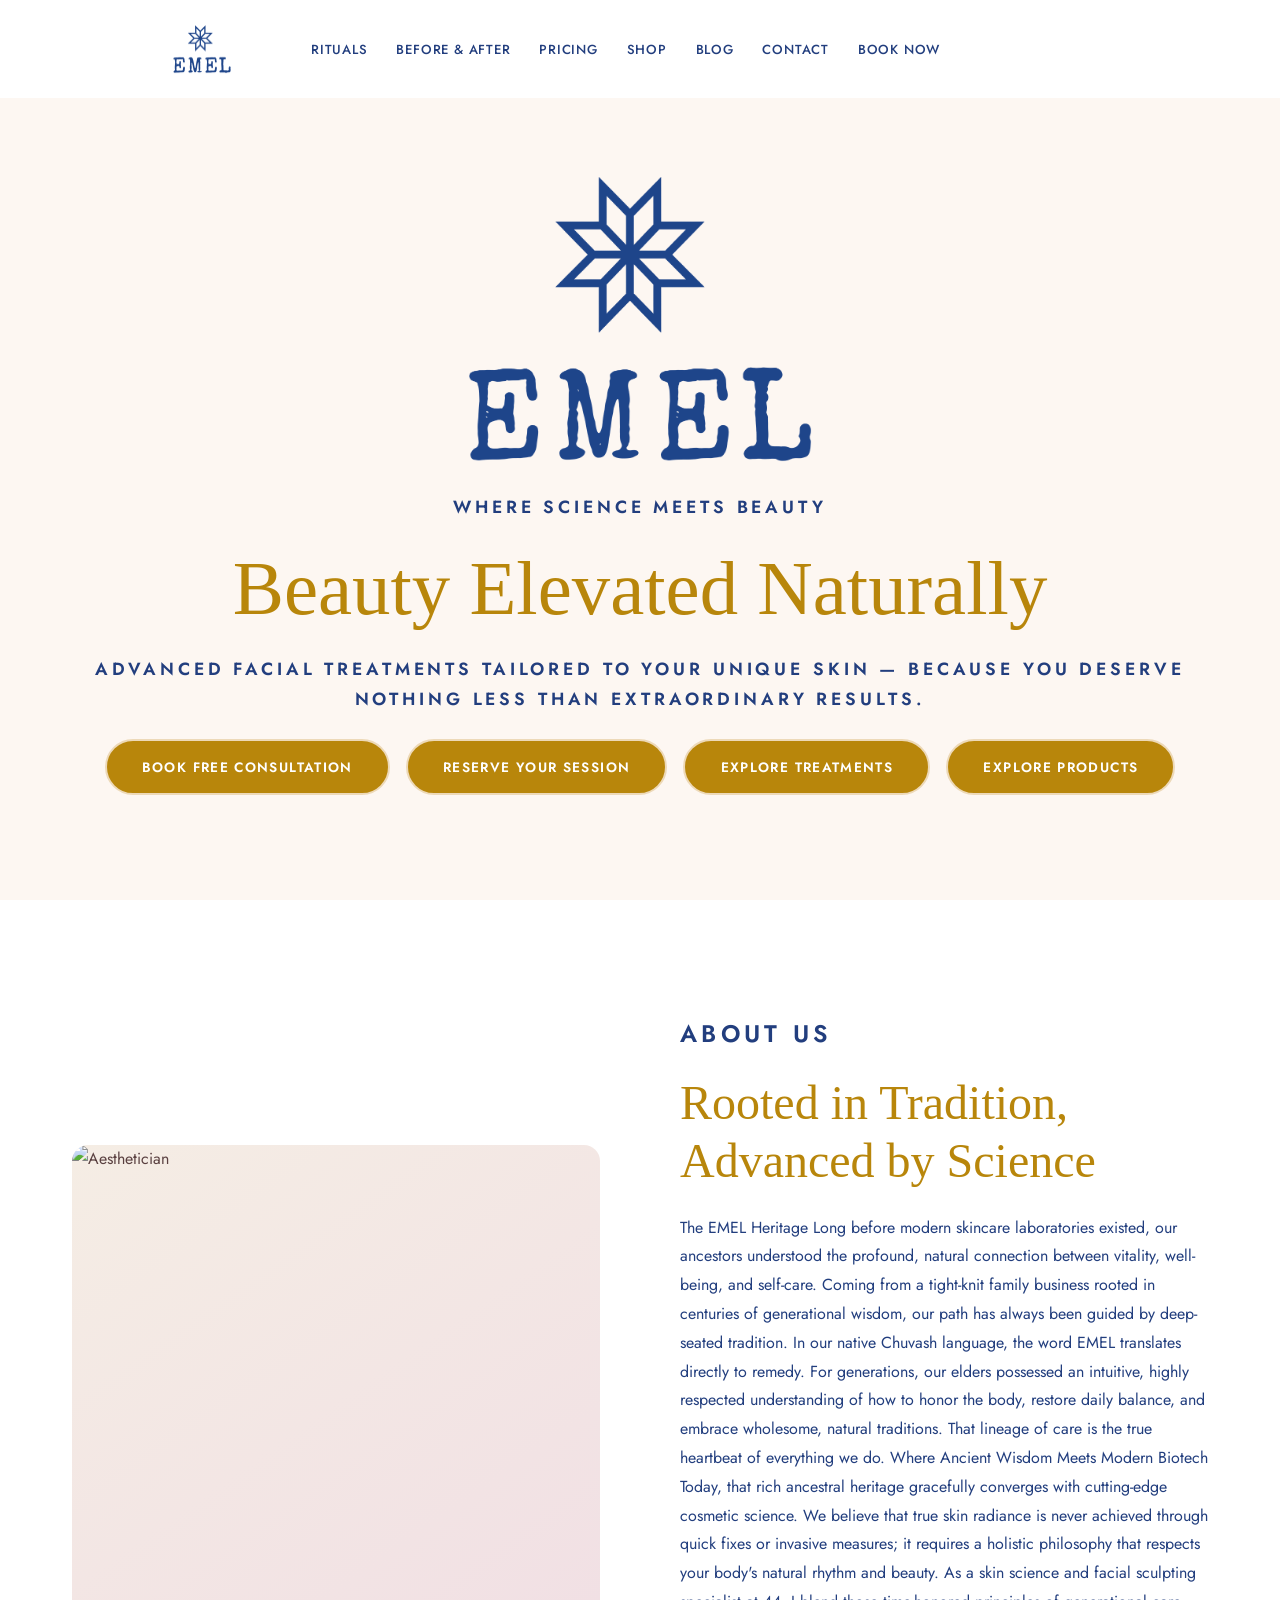
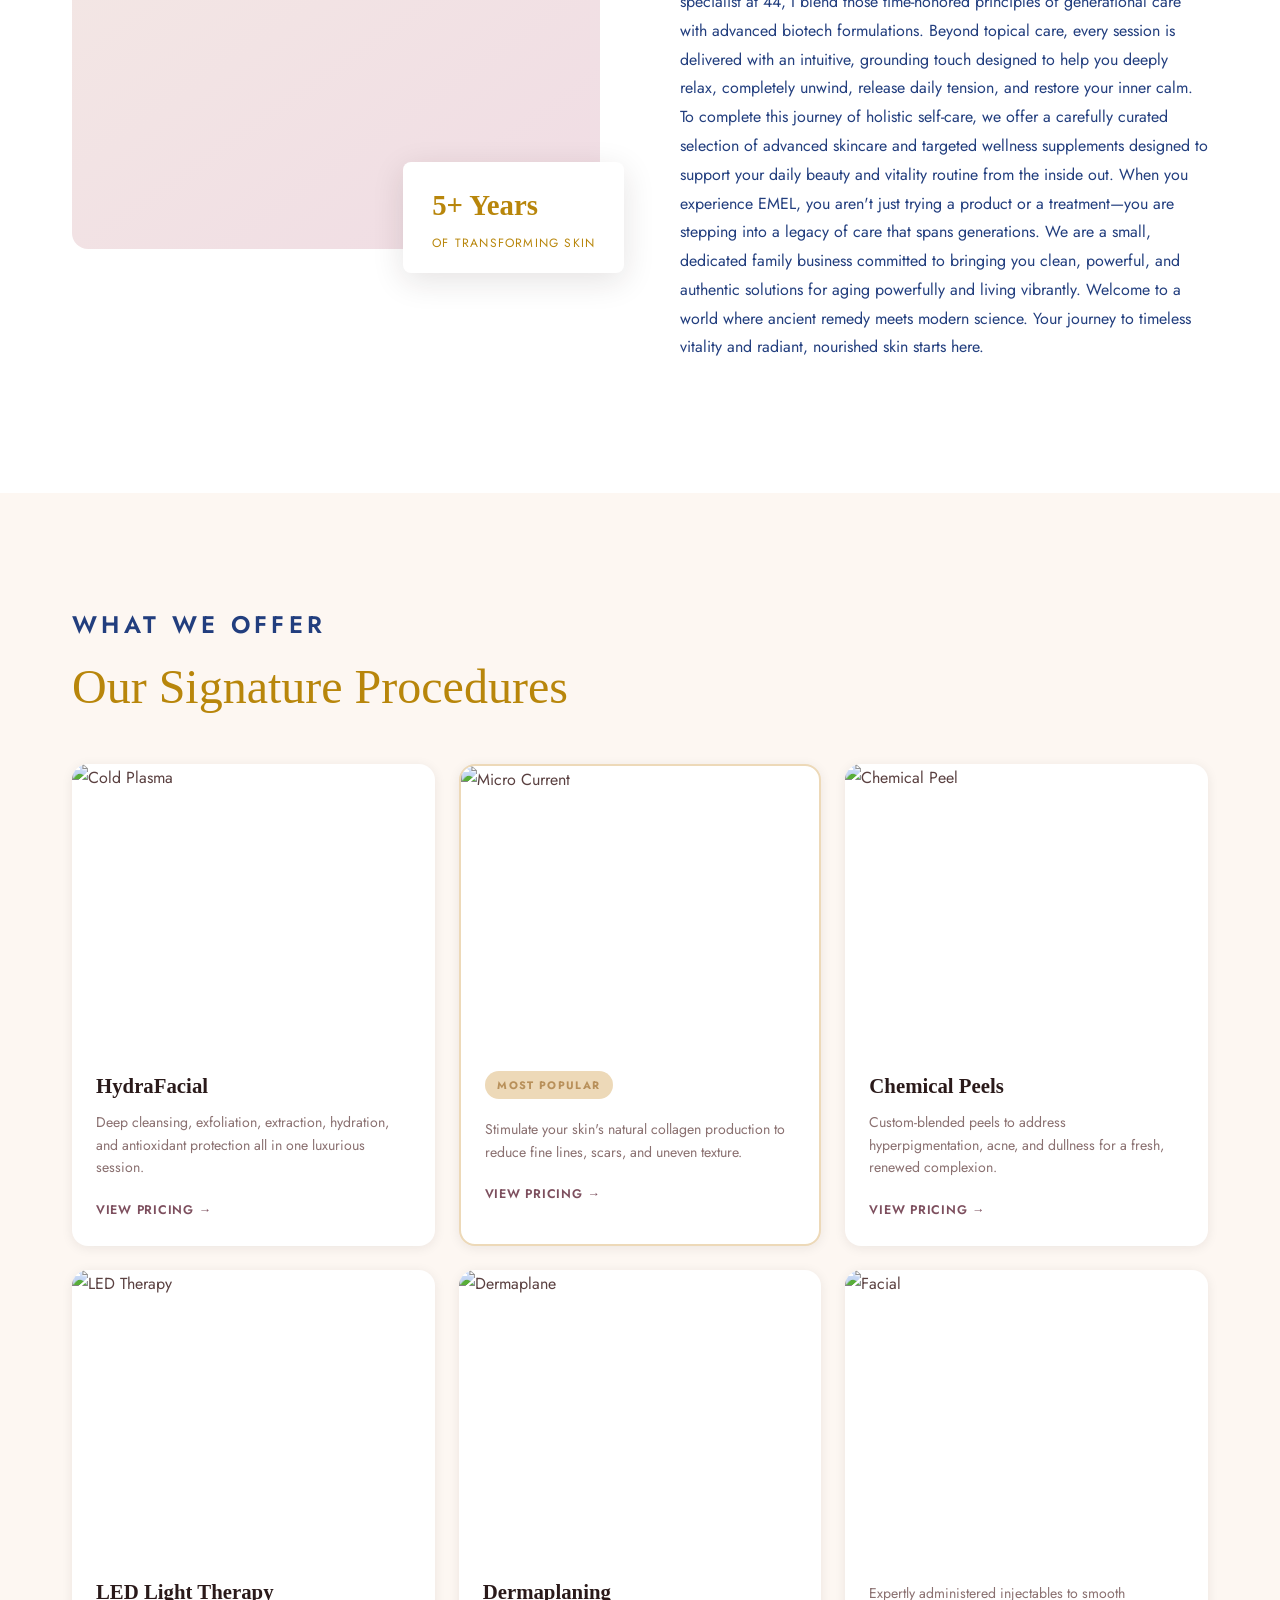
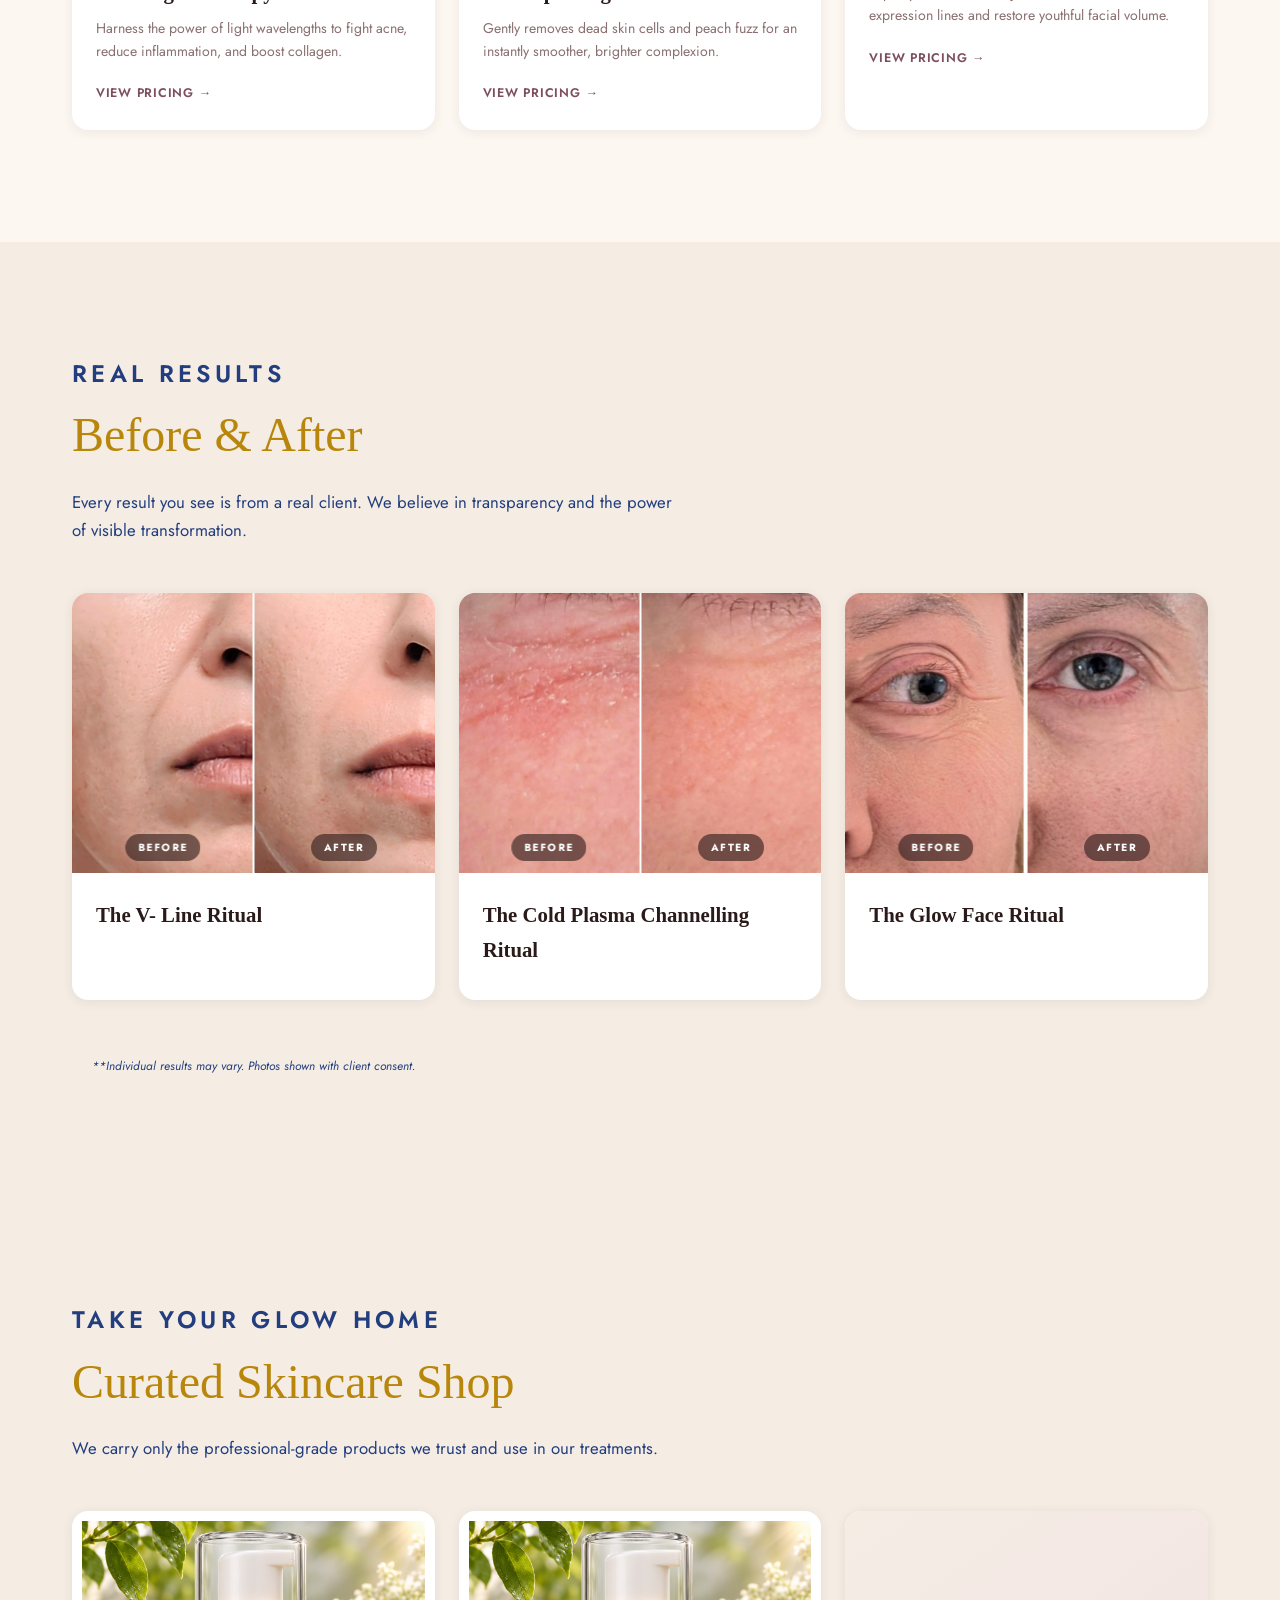
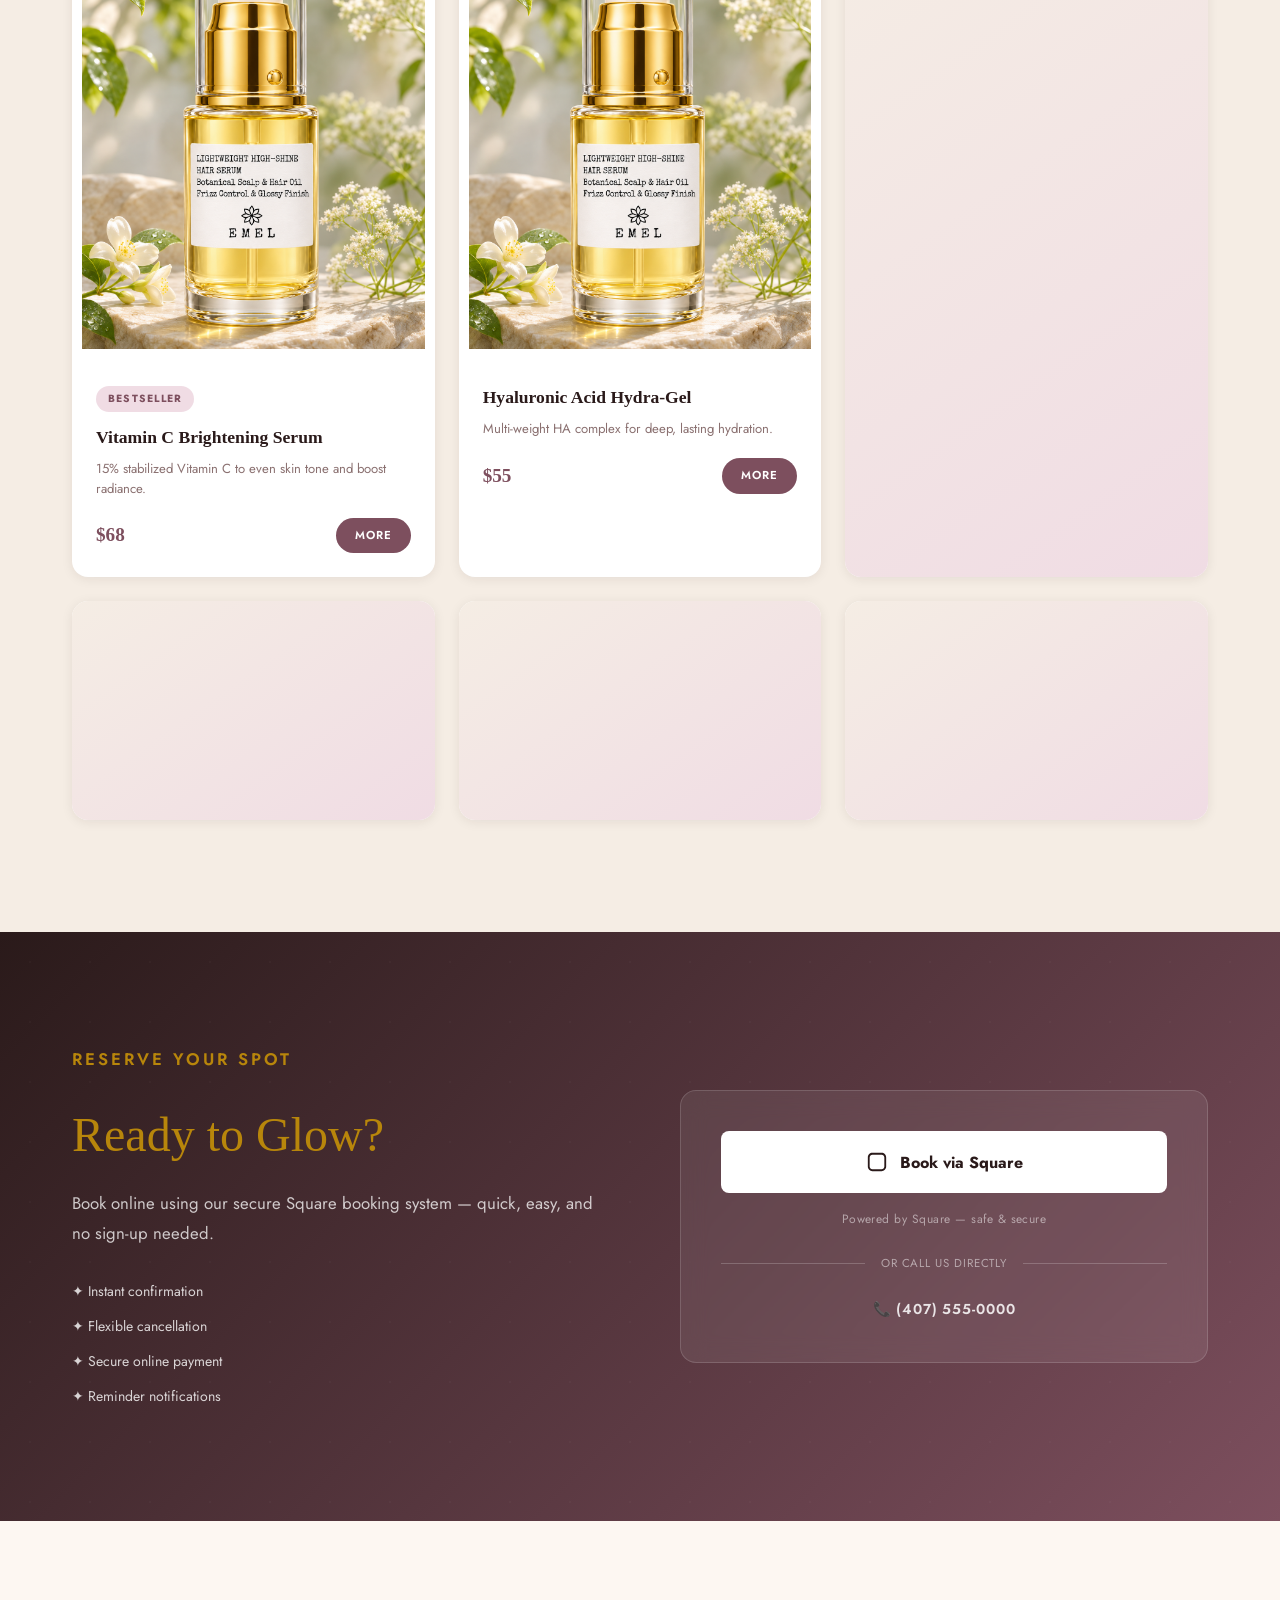
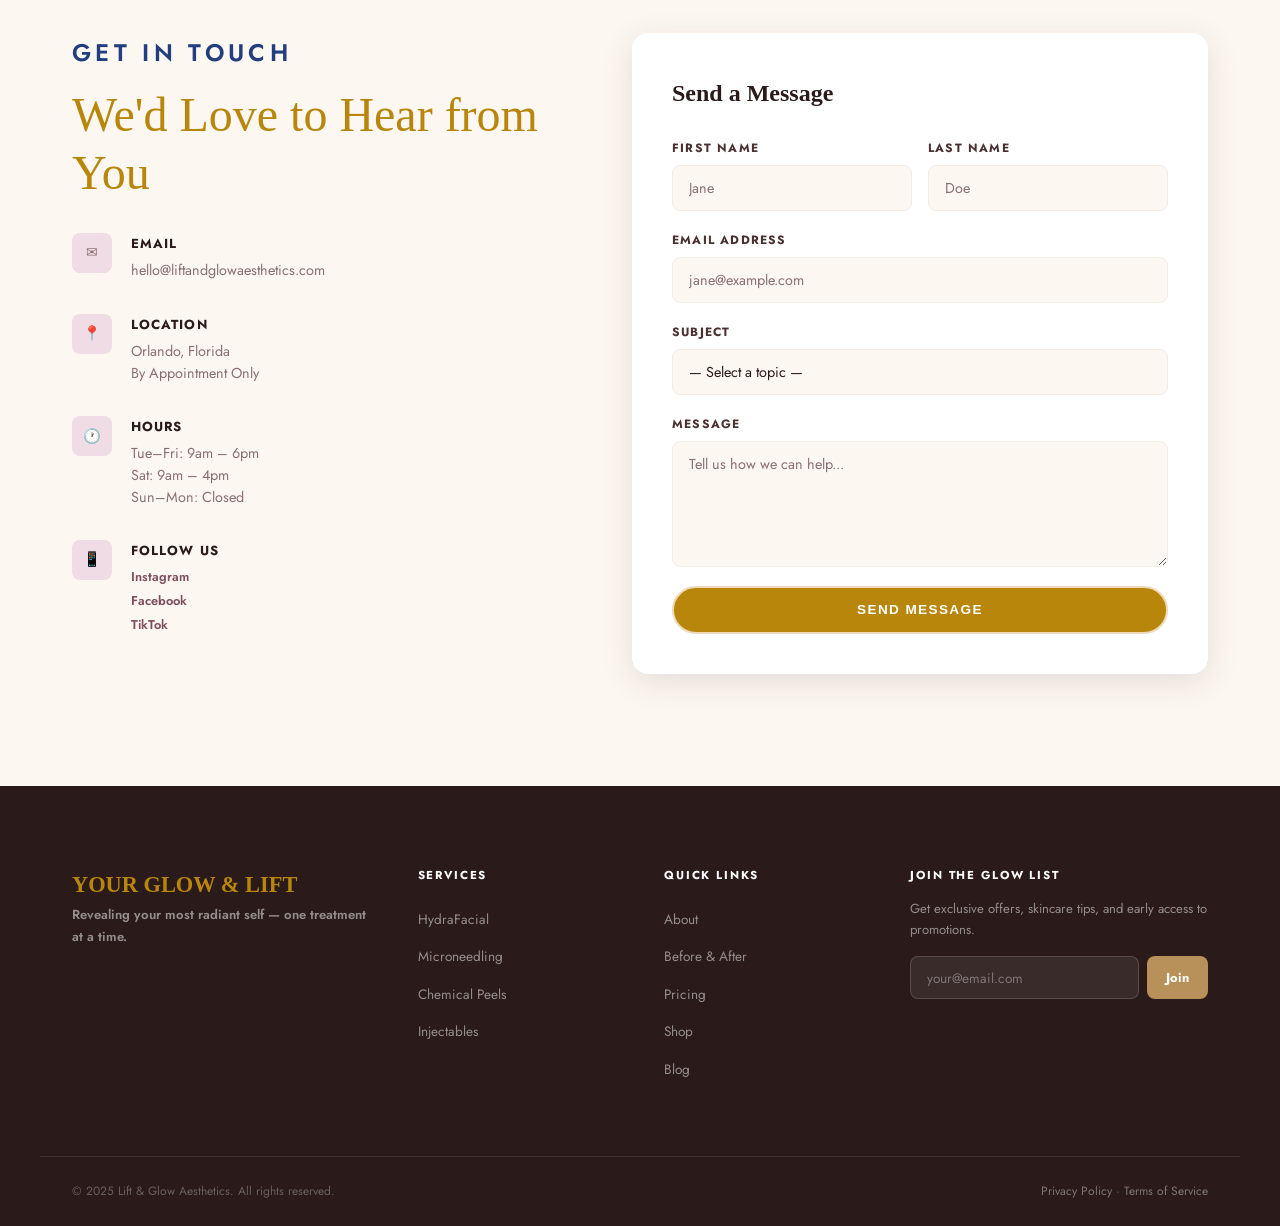
==== index.html @ 9169cf82 "Update index.html" ====
<!DOCTYPE html>
<html lang="en">
<head>
  <meta charset="UTF-8" />
  <meta name="viewport" content="width=device-width, initial-scale=1.0" />
  <title>Lift &amp; Glow Aesthetics | Facial Skin Care</title>


<link rel="icon" href="favicon/favicon.ico" sizes="any">
<link rel="apple-touch-icon" href="favicon/apple-touch-icon.png">


  <link rel="preconnect" href="https://fonts.googleapis.com" />
  <link rel="preconnect" href="https://fonts.gstatic.com" crossorigin />
  <link href="https://fonts.googleapis.com/css2?family=Cormorant+Garant:ital,wght@0,300;0,400;0,500;0,600;0,700;1,300;1,400;1,500&family=Jost:wght@300;400;500;600&display=swap" rel="stylesheet" />
  <link rel="stylesheet" href="styles.css" />

<script src="https://www.paypalobjects.com/ncp/cart/cart.js" data-merchant-id="A7AM3QWHJVJAS"></script>
</head>
<body>

  <!-- ── NAVIGATION ── -->
  <nav id="navbar">
    <div class="nav-inner">
      <a href="#hero" class="nav-logo">
        <img src="logo/emel-logo-small.png" alt="EMEL" class="logo-img">
            </a>
      <button class="nav-toggle" id="navToggle" aria-label="Open menu">
        <span></span><span></span><span></span>
      </button>
      <ul class="nav-links" id="navLinks">
        <li><a href="#procedures">Rituals</a></li>
        <li><a href="#beforeafter">Before &amp; After</a></li>
        <li><a href="#pricing">Pricing</a></li>
        <li><a href="#shop">Shop</a></li>
        <li><a href="#blog">Blog</a></li>
        <li><a href="#contact">Contact</a></li>
        <li><a href="#booking">Book Now</a></li>
        <li><paypal-cart-button data-id="pp-view-cart"></paypal-cart-button>
<script>
  cartPaypal.Cart({ id: "pp-view-cart" })
</script></li>
      </ul>
    </div>
  </nav>

  <!-- ── HERO ── -->
  <section id="hero">
      <div class="hero-content">
      <img src="logo/emel-logo.png" alt="EMEL" class="hero-logo-img">
      <p class="hero-eyebrow">Where Science Meets Beauty</p>
      <h1 class="hero-title">
        Beauty Elevated Naturally
       </h1>
      <p class="hero-eyebrow">Advanced facial treatments tailored to your unique skin — because you deserve nothing less than extraordinary results.</p>
      <div class="hero-cta">
        <a href="#contact" class="btn-ghost">Book Free Consultation</a>
        <a href="#booking" class="btn-ghost">Reserve Your Session</a>
        <a href="#procedures" class="btn-ghost">Explore Treatments</a>
        <a href="#shop" class="btn-ghost">Explore Products</a>
      </div>
    </div>
  </section>

  <!-- ── ABOUT ── -->
  <section id="about" class="section-about">
    <div class="container about-grid">
      <div class="about-image-wrap">
        <div class="about-img-placeholder">
          <img src="https://i.imgur.com/lsJFIDB.jpeg" alt="Aesthetician"/>
          
        </div>
        <div class="about-accent-card">
          <strong>5+ Years</strong>
          <span>of transforming skin</span>
        </div>
      </div>
      <div class="about-text">
        <p class="section-label">About Us</p>
        <h2 class="section-title">Rooted in Tradition, Advanced by Science</h2>
        <p>

The EMEL Heritage
Long before modern skincare laboratories existed, our ancestors understood the profound, natural connection between vitality, well-being, and self-care. Coming from a tight-knit family business rooted in centuries of generational wisdom, our path has always been guided by deep-seated tradition.
In our native Chuvash language, the word EMEL translates directly to remedy. For generations, our elders possessed an intuitive, highly respected understanding of how to honor the body, restore daily balance, and embrace wholesome, natural traditions. That lineage of care is the true heartbeat of everything we do.
Where Ancient Wisdom Meets Modern Biotech
Today, that rich ancestral heritage gracefully converges with cutting-edge cosmetic science. We believe that true skin radiance is never achieved through quick fixes or invasive measures; it requires a holistic philosophy that respects your body's natural rhythm and beauty.
As a skin science and facial sculpting specialist at 44, I blend those time-honored principles of generational care with advanced biotech formulations. Beyond topical care, every session is delivered with an intuitive, grounding touch designed to help you deeply relax, completely unwind, release daily tension, and restore your inner calm.
To complete this journey of holistic self-care, we offer a carefully curated selection of advanced skincare and targeted wellness supplements designed to support your daily beauty and vitality routine from the inside out.
When you experience EMEL, you aren't just trying a product or a treatment—you are stepping into a legacy of care that spans generations. We are a small, dedicated family business committed to bringing you clean, powerful, and authentic solutions for aging powerfully and living vibrantly.
Welcome to a world where ancient remedy meets modern science. Your journey to timeless vitality and radiant, nourished skin starts here.
</p>
      </div>
    </div>
  </section>

  <!-- ── PROCEDURES GALLERY ── 
pictures for the cards are 730x560px-->

  <section id="procedures" class="section-procedures">
    <div class="container">
      <p class="section-label">What We Offer</p>
      <h2 class="section-title">Our Signature Procedures</h2>
      <div class="procedures-grid">

        <div class="proc-card">
          <div class="proc-img proc-img-1">
            <img src="https://i.imgur.com/OnnOD4G.jpeg" alt="Cold Plasma" />
            </div>
          <div class="proc-body">
            <h3>HydraFacial</h3>
            <p>Deep cleansing, exfoliation, extraction, hydration, and antioxidant protection all in one luxurious session.</p>
            <a href="#pricing" class="proc-link">View Pricing →</a>
          </div>
        </div>

        <div class="proc-card featured">
          <div class="proc-img proc-img-2">

            <img src="https://i.imgur.com/pgqifY1.jpeg" alt="Micro Current" />

          </div>
          <div class="proc-body">
            <span class="featured-tag">Most Popular</span>
            <h3></h3>
            <p>Stimulate your skin's natural collagen production to reduce fine lines, scars, and uneven texture.</p>
            <a href="#pricing" class="proc-link">View Pricing →</a>
          </div>
        </div>

        <div class="proc-card">
          <div class="proc-img proc-img-3">

            <img src="https://i.imgur.com/cVQsxme.jpeg" alt="Chemical Peel" />

          </div>
          <div class="proc-body">
            <h3>Chemical Peels</h3>
            <p>Custom-blended peels to address hyperpigmentation, acne, and dullness for a fresh, renewed complexion.</p>
            <a href="#pricing" class="proc-link">View Pricing →</a>
          </div>
        </div>

        <div class="proc-card">
          <div class="proc-img proc-img-4">

             <img src="https://i.imgur.com/HsIG2rF.jpeg" alt="LED Therapy" />

          </div>
          <div class="proc-body">
            <h3>LED Light Therapy</h3>
            <p>Harness the power of light wavelengths to fight acne, reduce inflammation, and boost collagen.</p>
            <a href="#pricing" class="proc-link">View Pricing →</a>
          </div>
        </div>

        <div class="proc-card">
          <div class="proc-img proc-img-5">

             <img src="https://i.imgur.com/eGdMdEa.jpeg" alt="Dermaplane" />

          </div>
          <div class="proc-body">
            <h3>Dermaplaning</h3>
            <p>Gently removes dead skin cells and peach fuzz for an instantly smoother, brighter complexion.</p>
            <a href="#pricing" class="proc-link">View Pricing →</a>
          </div>
        </div>

        <div class="proc-card">
          <div class="proc-img proc-img-6">

             <img src="https://i.imgur.com/I6o0sc4.jpeg" alt="Facial" />

          </div>
          <div class="proc-body">
            <h3></h3>
            <p>Expertly administered injectables to smooth expression lines and restore youthful facial volume.</p>
            <a href="#pricing" class="proc-link">View Pricing →</a>
          </div>
        </div>

      </div>
    </div>
  </section>

  <!-- ── BEFORE & AFTER ── -->
  <section id="beforeafter" class="section-ba">
    <div class="container">
      <p class="section-label">Real Results</p>
      <h2 class="section-title">Before &amp; After</h2>
      <p class="section-intro">Every result you see is from a real client. We believe in transparency and the power of visible transformation.</p>
      <div class="ba-grid">

        <div class="ba-card">
          <div class="ba-img">
            <img src="before-after/ba-1.jpg" width="730" height="560" alt="Client before and after" loading="lazy">
            <span class="ba-label ba-tag-before">Before</span>
            <span class="ba-label ba-tag-after">After</span>
          </div>
          <div class="proc-body">
            <h3>The V- Line Ritual</h3>
           </div>
        </div>

        <div class="ba-card">
          <div class="ba-img">
            <img src="before-after/ba-2.jpg" width="730" height="560" alt="Client before and after" loading="lazy">
            <span class="ba-label ba-tag-before">Before</span>
            <span class="ba-label ba-tag-after">After</span>
          </div>
          <div class="proc-body">
            <h3>The Cold Plasma Channelling Ritual</h3>
            </div>
        </div>

         <div class="ba-card">
          <div class="ba-img">
            <img src="before-after/ba-3.jpg" width="730" height="560" alt="Client before and after" loading="lazy">
            <span class="ba-label ba-tag-before">Before</span>
            <span class="ba-label ba-tag-after">After</span>
          </div>
          <div class="proc-body">
            <h3>The Glow Face Ritual</h3>
          </div>
        </div>

      <p class="ba-disclaimer">**Individual results may vary. Photos shown with client consent.</p>
    </div>
  </section>

  <!-- ── PRICING ── 
  <section id="pricing" class="section-pricing">
    <div class="container">
      <p class="section-label">Transparent Pricing</p>
      <h2 class="section-title">Investment in Yourself</h2>
      <div class="pricing-grid">

        <div class="price-table">
          <h3 class="price-table-title">Facial Treatments</h3>
          <ul>
            <li><span>Classic Facial (60 min)</span><strong>$95</strong></li>
            <li><span>Signature HydraFacial</span><strong>$175</strong></li>
            <li><span>HydraFacial + LED Booster</span><strong>$220</strong></li>
            <li><span>Dermaplaning Facial</span><strong>$120</strong></li>
            <li><span>Back Facial</span><strong>$110</strong></li>
            <li><span>Express Glow (30 min)</span><strong>$65</strong></li>
          </ul>
        </div>

        <div class="price-table featured-table">
          <div class="popular-ribbon">Best Value</div>
          <h3 class="price-table-title">Resurfacing</h3>
          <ul>
            <li><span>Microneedling (face)</span><strong>$299</strong></li>
            <li><span>Microneedling + PRP</span><strong>$450</strong></li>
            <li><span>Microneedling (face &amp; neck)</span><strong>$375</strong></li>
            <li><span>Light Chemical Peel</span><strong>$120</strong></li>
            <li><span>Medium Chemical Peel</span><strong>$175</strong></li>
            <li><span>Microdermabrasion</span><strong>$100</strong></li>
          </ul>
        </div>

        <div class="price-table">
          <h3 class="price-table-title">Injectables</h3>
          <ul>
            <li><span>Botox (per unit)</span><strong>$12</strong></li>
            <li><span>Dysport (per unit)</span><strong>$10</strong></li>
            <li><span>Dermal Filler (1ml)</span><strong>$650</strong></li>
            <li><span>Lip Filler</span><strong>$650</strong></li>
            <li><span>Under Eye Filler</span><strong>$750</strong></li>
            <li><span>Consultation</span><strong>Free</strong></li>
          </ul>
        </div>

        <div class="price-table">
          <h3 class="price-table-title">Add-Ons &amp; Extras</h3>
          <ul>
            <li><span>LED Light Therapy</span><strong>$45</strong></li>
            <li><span>Collagen Eye Treatment</span><strong>$30</strong></li>
            <li><span>Vitamin C Brightening</span><strong>$35</strong></li>
            <li><span>Hyaluronic Mask</span><strong>$25</strong></li>
            <li><span>Microcurrent Lift</span><strong>$55</strong></li>
            <li><span>Nano Infusion</span><strong>$75</strong></li>
          </ul>
        </div>

      </div>
      <div class="pricing-note">
        <p>✦ Package deals &amp; memberships available — ask about our monthly glow packages! ✦</p>
        <a href="#booking" class="btn-ghost">Book a Consultation</a>
      </div>
    </div>
  </section> -->

  <!-- ── SHOP ── -->
  <section id="shop" class="section-shop">
    <div class="container">
      <p class="section-label">Take Your Glow Home</p>
      <h2 class="section-title">Curated Skincare Shop</h2>
      <p class="section-intro">We carry only the professional-grade products we trust and use in our treatments.</p>

 

    <div class="shop-grid">

        <div class="shop-card">
          <div class="shop-img">
            <img src="products/2.png" alt="Serum" />
          </div>
          <div class="shop-body">
            <span class="shop-tag">Bestseller</span>
            <h4>Vitamin C Brightening Serum</h4>
            <p>15% stabilized Vitamin C to even skin tone and boost radiance.</p>
            <div class="shop-footer">
              <strong>$68</strong>
              <a href="products/serum.html" class="btn-shop">More</a>
            </div>
          </div>
        </div>

        <div class="shop-card">
          <div class="shop-img">
            <img src="products/2.png" alt="Serum" />
    <!-- <img src="products/antiage/12.png" alt="Vitamin C Serum" /> -->
          </div>
          <div class="shop-body">
            <h4>Hyaluronic Acid Hydra-Gel</h4>
            <p>Multi-weight HA complex for deep, lasting hydration.</p>
            <div class="shop-footer">
              <strong>$55</strong>
              <a href="products/antiage/age.html" class="btn-shop">More</a>
            </div>
          </div>
        </div>

        <div class="shop-card">
          <div class="shop-img">
            <div class="shop-img-placeholder"></div>
          </div>
          <div class="shop-body">
            <span class="shop-tag">New</span>
            <h4>Peptide Repair Night Cream</h4>
            <p>A rich overnight treatment to firm, lift, and repair while you sleep.</p>
            <div class="shop-footer">
              <strong>$79</strong>
              <a href="#contact" class="btn-shop">Inquire</a>
            </div>
          </div>
        </div>

        <div class="shop-card">
          <div class="shop-img">
            <div class="shop-img-placeholder"></div>
          </div>
          <div class="shop-body">
            <h4>SPF 50 Tinted Mineral Shield</h4>
            <p>Lightweight, non-greasy broad-spectrum sun protection with a subtle tint.</p>
            <div class="shop-footer">
              <strong>$48</strong>
              <a href="#contact" class="btn-shop">Inquire</a>
            </div>
          </div>
        </div>

        <div class="shop-card">
          <div class="shop-img">
            <div class="shop-img-placeholder"></div>
          </div>
          <div class="shop-body">
            <h4>Retinol Renewal Complex</h4>
            <p>Encapsulated retinol for smoother texture and minimized fine lines.</p>
            <div class="shop-footer">
              <strong>$72</strong>
              <a href="#contact" class="btn-shop">Inquire</a>
            </div>
          </div>
        </div>

        <div class="shop-card">
          <div class="shop-img">
            <div class="shop-img-placeholder"></div>
          </div>
          <div class="shop-body">
            <span class="shop-tag">Staff Pick</span>
            <h4>Rose Gold Eye Contour Cream</h4>
            <p>Caffeine and collagen-boosting peptides to brighten and de-puff.</p>
            <div class="shop-footer">
              <strong>$62</strong>
              <a href="#contact" class="btn-shop">Inquire</a>
            </div>
          </div>
        </div>

      </div>
    </div>
  </section>

  <!-- ── BLOG ── 
  <section id="blog" class="section-blog">
    <div class="container">
      <p class="section-label">Skin Knowledge</p>
      <h2 class="section-title">The Glow Blog</h2>
      <div class="blog-grid">

        <article class="blog-card featured-blog">
          <div class="blog-img">
            <div class="blog-img-placeholder"></div>
            <span class="blog-category">Treatments</span>
          </div>
          <div class="blog-body">
            <span class="blog-date">April 28, 2025</span>
            <h3>Everything You Need to Know Before Your First HydraFacial</h3>
            <p>From what to expect during the treatment to post-care tips that maximize your results — we break it all down.</p>
            <a href="#" class="blog-read">Read More →</a>
          </div>
        </article>

        <article class="blog-card">
          <div class="blog-img">
            <div class="blog-img-placeholder"></div>
            <span class="blog-category">Skincare Tips</span>
          </div>
          <div class="blog-body">
            <span class="blog-date">April 14, 2025</span>
            <h3>The Morning Routine That Will Transform Your Skin</h3>
            <p>The 5-step professional routine our clients swear by.</p>
            <a href="#" class="blog-read">Read More →</a>
          </div>
        </article>

        <article class="blog-card">
          <div class="blog-img">
            <div class="blog-img-placeholder"></div>
            <span class="blog-category">Ingredients</span>
          </div>
          <div class="blog-body">
            <span class="blog-date">March 30, 2025</span>
            <h3>Retinol vs Retinoids: What's the Difference?</h3>
            <p>A clear breakdown of these powerful anti-aging ingredients.</p>
            <a href="#" class="blog-read">Read More →</a>
          </div>
        </article>

        <article class="blog-card">
          <div class="blog-img">
            <div class="blog-img-placeholder"></div>
            <span class="blog-category">Injectables</span>
          </div>
          <div class="blog-body">
            <span class="blog-date">March 15, 2025</span>
            <h3>Botox Myths vs Reality: An Honest Guide</h3>
            <p>Separating fact from fiction about today's most popular treatment.</p>
            <a href="#" class="blog-read">Read More →</a>
          </div>
        </article>

      </div>
    </div>
  </section>-->

  <!-- ── BOOKING / SQUARE ── -->
  <section id="booking" class="section-booking">
    <div class="container booking-inner">
      <div class="booking-text">
        <p class="section-label" style="color: var(--metalicgold);">Reserve Your Spot</p>
        <h2 class="section-title">Ready to Glow?</h2>
        <p>Book online using our secure Square booking system — quick, easy, and no sign-up needed.</p>
        <ul class="booking-perks">
          <li>✦ Instant confirmation</li>
          <li>✦ Flexible cancellation</li>
          <li>✦ Secure online payment</li>
          <li>✦ Reminder notifications</li>
        </ul>
      </div>
      <div class="booking-widget">
        <!-- ─── REPLACE THE href BELOW WITH YOUR SQUARE BOOKING LINK ─── -->
        <a
          href="https://squareup.com/appointments/book/L4T4CQ607X9ED/start"
          target="_blank"
          rel="noopener"
          class="btn-square">
          <svg xmlns="http://www.w3.org/2000/svg" viewBox="0 0 24 24" fill="currentColor" width="22" height="22">
            <path d="M7 2C4.24 2 2 4.24 2 7v10c0 2.76 2.24 5 5 5h10c2.76 0 5-2.24 5-5V7c0-2.76-2.24-5-5-5H7zm0 2h10c1.65 0 3 1.35 3 3v10c0 1.65-1.35 3-3 3H7c-1.65 0-3-1.35-3-3V7c0-1.65 1.35-3 3-3z"/>
          </svg>
          Book via Square
        </a>
        <p class="booking-sub">Powered by Square — safe &amp; secure</p>

        <div class="booking-divider">
          <span>or call us directly</span>
        </div>
        <a href="tel:+14075550000" class="btn-call">📞 (407) 555-0000</a>
        <!-- Replace with actual phone number -->
      </div>
    </div>
  </section>

  <!-- ── CONTACT ── -->
  <section id="contact" class="section-contact">
    <div class="container contact-grid">

      <div class="contact-info">
        <p class="section-label">Get in Touch</p>
        <h2 class="section-title">We'd Love to Hear from You</h2>
        <div class="contact-items">
          <div class="contact-item">
            <span class="contact-icon">✉</span>
            <div>
              <strong>Email</strong>
              <!-- Replace with actual email -->
              <a href="mailto:hello@liftandglowaesthetics.com">hello@liftandglowaesthetics.com</a>
            </div>
          </div>
          <div class="contact-item">
            <span class="contact-icon">📍</span>
            <div>
              <strong>Location</strong>
              <span>Orlando, Florida<br />By Appointment Only</span>
            </div>
          </div>
          <div class="contact-item">
            <span class="contact-icon">🕐</span>
            <div>
              <strong>Hours</strong>
              <span>Tue–Fri: 9am – 6pm<br />Sat: 9am – 4pm<br />Sun–Mon: Closed</span>
            </div>
          </div>
          <div class="contact-item">
            <span class="contact-icon">📱</span>
            <div>
              <strong>Follow Us</strong>
              <div class="social-links">
                <a href="#">Instagram</a>
                <a href="#">Facebook</a>
                <a href="#">TikTok</a>
              </div>
            </div>
          </div>
        </div>
      </div>

      <div class="contact-form-wrap">
        <h3>Send a Message</h3>
        <form class="contact-form" action="mailto:hello@liftandglowaesthetics.com" method="post" enctype="text/plain">
          <div class="form-row">
            <div class="form-group">
              <label for="fname">First Name</label>
              <input type="text" id="fname" name="first_name" placeholder="Jane" required />
            </div>
            <div class="form-group">
              <label for="lname">Last Name</label>
              <input type="text" id="lname" name="last_name" placeholder="Doe" required />
            </div>
          </div>
          <div class="form-group">
            <label for="email">Email Address</label>
            <input type="email" id="email" name="email" placeholder="jane@example.com" required />
          </div>
          <div class="form-group">
            <label for="subject">Subject</label>
            <select id="subject" name="subject">
              <option value="">— Select a topic —</option>
              <option>Treatment Inquiry</option>
              <option>Product Question</option>
              <option>Pricing</option>
              <option>Other</option>
            </select>
          </div>
          <div class="form-group">
            <label for="message">Message</label>
            <textarea id="message" name="message" rows="5" placeholder="Tell us how we can help..."></textarea>
          </div>
          <button type="submit" class="btn-ghost btn-full">Send Message</button>
        </form>
      </div>

    </div>
  </section>

  <!-- ── FOOTER ── -->
  <footer class="site-footer">
    <div class="container footer-inner">
      <div class="footer-brand">
        <span class="logo-lift">YOUR GLOW & LIFT</span>
       
        <p>Revealing your most radiant self — one treatment at a time.</p>
      </div>
      <div class="footer-links">
        <h4>Services</h4>
        <ul>
          <li><a href="#procedures">HydraFacial</a></li>
          <li><a href="#procedures">Microneedling</a></li>
          <li><a href="#procedures">Chemical Peels</a></li>
          <li><a href="#procedures">Injectables</a></li>
        </ul>
      </div>
      <div class="footer-links">
        <h4>Quick Links</h4>
        <ul>
          <li><a href="#about">About</a></li>
          <li><a href="#beforeafter">Before &amp; After</a></li>
          <li><a href="#pricing">Pricing</a></li>
          <li><a href="#shop">Shop</a></li>
          <li><a href="#blog">Blog</a></li>
        </ul>
      </div>
      <div class="footer-newsletter">
        <h4>Join the Glow List</h4>
        <p>Get exclusive offers, skincare tips, and early access to promotions.</p>
        <div class="newsletter-form">
          <input type="email" placeholder="your@email.com" />
          <button>Join</button>
        </div>
      </div>
    </div>
    <div class="footer-bottom">
      <p>&copy; 2025 Lift &amp; Glow Aesthetics. All rights reserved.</p>
      <p><a href="#">Privacy Policy</a> · <a href="#">Terms of Service</a></p>
    </div>
  </footer>

  <script>
    // ── Navbar scroll effect ──
    const navbar = document.getElementById('navbar');
    window.addEventListener('scroll', () => {
      navbar.classList.toggle('scrolled', window.scrollY > 60);
    });

    // ── Mobile nav toggle ──
    const toggle = document.getElementById('navToggle');
    const navLinks = document.getElementById('navLinks');

    function openNav() {
      navLinks.classList.add('open');
      toggle.classList.add('active');
      toggle.setAttribute('aria-label', 'Close menu');
      document.body.style.overflow = 'hidden'; // prevent background scroll
    }
    function closeNav() {
      navLinks.classList.remove('open');
      toggle.classList.remove('active');
      toggle.setAttribute('aria-label', 'Open menu');
      document.body.style.overflow = '';
    }

    toggle.addEventListener('click', () => {
      navLinks.classList.contains('open') ? closeNav() : openNav();
    });

    // Close when a link is tapped
    navLinks.querySelectorAll('a').forEach(link => {
      link.addEventListener('click', closeNav);
    });

    // Close on Escape key
    document.addEventListener('keydown', e => { if (e.key === 'Escape') closeNav(); });

    // ── Smooth reveal on scroll ──
    const reveals = document.querySelectorAll(
      '.proc-card, .ba-card, .shop-card, .blog-card, .price-table'
    );
    const observer = new IntersectionObserver((entries) => {
      entries.forEach(e => {
        if (e.isIntersecting) {
          e.target.classList.add('visible');
          observer.unobserve(e.target);
        }
      });
    }, { threshold: 0.1 });
    reveals.forEach(el => observer.observe(el));
  </script>

</body>
</html>
---- styles.css ----
/* ══════════════════════════════════════════════
   LIFT & GLOW AESTHETICS — styles.css
   Luxury spa aesthetic: warm champagne, rose gold,
   blush, and deep mauve on cream backgrounds.
   ══════════════════════════════════════════════ */

/* ─ CSS Variables ─ */
:root {
    --logocolor: #223E7E;
    --boldblue: #0056A3;
  --blue:       #0B12BE;
  --metalicgold:        #B8860b;
  --cream:       #FDF7F2;
  --cream-dark:  #F5EDE4;
  --gold:        #B8905A;
  --gold-light:  #D4AF78;
  --gold-pale:   #EDD9B8;
  --rose:        #7D4F5E;
  --rose-light:  #C18AA0;
  --rose-pale:   #F0DCE4;
  --dark:        #2A1A1A;
  --dark-mid:    #4A3030;
  --text:        #5A4040;
  --text-light:  #8A7070;
  --white:       #FFFFFF;
  --shadow-sm:   0 2px 12px rgba(42,26,26,.08);
  --shadow-md:   0 8px 32px rgba(42,26,26,.12);
  --shadow-lg:   0 20px 60px rgba(42,26,26,.16);
  --radius:      16px;
  --radius-sm:   8px;
  --font-display: 'Cormorant Garant', Georgia, serif;
  --font-body:    'Jost', sans-serif;
}

/* ─ Reset & Base ─ */
*,
*::before,
*::after { box-sizing: border-box; margin: 0; padding: 0; }

html { scroll-behavior: smooth; font-size: 16px; -webkit-text-size-adjust: 100%; text-size-adjust: 100%; }

body {
  font-family: var(--font-body);
  background: var(--cream);
  color: var(--text);
  line-height: 1.7;
  overflow-x: hidden;
}

a { text-decoration: none; color: inherit; }

img { display: block; max-width: 100%; }

ul { list-style: none; }

/* ─ Typography ─ */
.section-label {
  font-family: var(--font-body);
  font-size: 1.5rem;
  font-weight: 600;
  letter-spacing: .18em;
  text-transform: uppercase;
  margin-bottom: .75rem;
  color: var(--logocolor)
}

.section-title {
  font-family: var(--font-display);
  font-size: clamp(2rem, 4vw, 3rem);
  font-weight: 500;
  color: var(--metalicgold);
  line-height: 1.2;
  margin-bottom: 1.5rem;
}

.section-intro {
  max-width: 600px;
  color: var(--logocolor);
  margin-bottom: 3rem;
  font-size: 1.05rem;
}

/* ─ Container ─ */
.container {
  max-width: 1200px;
  margin: 0 auto;
  padding: 0 2rem;
}

.btn-ghost {
  display: inline-block;
  background: var(--metalicgold);
  color: var(--white);
  font-size: .85rem;
  font-weight: 600;
  letter-spacing: .1em;
  text-transform: uppercase;
  padding: .9rem 2.2rem;
  border-radius: 50px;
  border: 2px solid var(--gold-pale);
  transition: all .3s ease;
}

.btn-ghost:hover {
  border-color: var(--gold);
  color: var(--logocolor);
}
.btn-ghost.btn-full { width: 100%; text-align: center; }

/* ═══════════════════════════════════════════
   NAVIGATION
═══════════════════════════════════════════ */
#navbar {
  position: fixed;
  top: 0; left: 0; right: 0;
  z-index: 1000;
  padding: 1.5rem 0;
  background: #FFFFFF;
  transition: all .4s ease;
}

#navbar.scrolled {
  background: #FFFFFF;
  padding: 1rem 0;
  box-shadow: var(--shadow-sm);
}

.nav-inner {
  max-width: 1000px;
  margin: 0 auto;
  padding: 0 2rem;
  display: flex;
  align-items: center;
  justify-content: space-between;
  gap: 2rem;
}

.nav-logo {
  font-family: var(--font-display);
  font-size: 1.8rem;
  font-weight: 900;
  letter-spacing: .3rem;
  display: flex;
  flex-direction: column;
  align-items: center;
  gap: 0;
  text-decoration: none;
}

.logo-lift { color: var(--metalicgold); }

.logo-img {height: 50px; 
  
  width: auto;  
  
 object-fit: contain}

.hero-logo-img {height: 50px; 
  
  width: auto;  
  
 object-fit: contain}

.nav-links {
  display: flex;
  align-items: center;
  gap: 2rem;
}

.nav-links a {
  font-size: .82rem;
  font-weight: 500;
  letter-spacing: .06em;
  text-transform: uppercase;
  color: var(--logocolor);
  transition: color .25s;
}

.nav-links a:hover { color: var(--rose); }

.nav-toggle {
  display: none;
  flex-direction: column;
  gap: 5px;
  background: none;
  border: none;
  cursor: pointer;
  padding: .5rem;
}

.nav-toggle span {
  display: block;
  width: 24px;
  height: 2px;
  background: var(--dark);
  transition: all .3s;
  transform-origin: center;
}

.nav-toggle.active span:nth-child(1) { transform: translateY(7px) rotate(45deg); }

.nav-toggle.active span:nth-child(2) { opacity: 0; }

.nav-toggle.active span:nth-child(3) { transform: translateY(-7px) rotate(-45deg); }

/* Desktop: logo left, menu centered */
@media (min-width: 901px) {
  .nav-inner {
    max-width: 1000px;
    display: grid;
    grid-template-columns: 1fr auto 1fr;
  }

  .nav-logo { grid-column: 1; justify-self: start; }

  .nav-links { grid-column: 2; justify-content: center; gap: 1.8rem; }
}

/* ═══════════════════════════════════════════
   HERO
═══════════════════════════════════════════ */
#hero {
  min-height: 100vh;
  display: flex;
  align-items: center;
  justify-content: center;
  position: relative;
  overflow: hidden;
  background: var(--cream);
}

.hero-content {
  position: relative;
  z-index: 2;
  text-align: center;
  max-width: 1200px;
  width: 100%;
  padding: 8rem 2rem 4rem;
  animation: heroReveal .9s ease both;
}

@keyframes heroReveal {
  from { opacity: 0; transform: translateY(30px); }
  to   { opacity: 1; transform: translateY(0); }
}

.hero-content .hero-logo-img {
    height: 300px;
  width: auto;
  
  display: block;
  
  margin: 0 auto 1.5rem;
  
  object-fit: contain;
}

.hero-eyebrow {
  font-size: 1.1rem;
  font-weight: 600;
  letter-spacing: .22em;
  text-transform: uppercase;
  color: var(--logocolor);
  margin-bottom: 1.5rem;
}

.hero-title {
  font-family: var(--font-display);
  font-size: clamp(1.4rem, 6vw, 5rem);
  white-space: nowrap;
  font-weight: 400;
  line-height: 1.1;
  color: var(--metalicgold);
  margin-bottom: 1.5rem;
}

.hero-title em {
  font-style: italic;
  color: var(--metalicgold);
}

.hero-cta {
  display: flex;
  gap: 1rem;
  justify-content: center;
  flex-wrap: wrap;
}

/* ═══════════════════════════════════════════
   ABOUT
═══════════════════════════════════════════ */
.section-about {
  padding: 7rem 0;
  background: var(--white);
}

.about-grid {
  display: grid;
  grid-template-columns: 1fr 1fr;
  gap: 5rem;
  align-items: center;
}

.about-image-wrap {
  position: relative;
}

.about-img-placeholder {
  aspect-ratio: 3/4;
  border-radius: var(--radius);
  overflow: hidden;
  background: linear-gradient(145deg, var(--cream-dark), var(--rose-pale));
  position: relative;
}

.about-img-placeholder img {
  width: 100%;
  height: 100%;
  object-fit: cover;
  border-radius: var(--radius);
}

.about-accent-card {
  position: absolute;
  bottom: -1.5rem;
  right: -1.5rem;
  background: var(--white);
  border-radius: var(--radius-sm);
  padding: 1.2rem 1.8rem;
  box-shadow: var(--shadow-md);
  display: flex;
  flex-direction: column;
  gap: .2rem;
}

.about-accent-card strong {
  font-family: var(--font-display);
  color: var(--metalicgold);
  font-size: 1.8rem;
  font-weight: 600;
 }

.about-accent-card span {
  font-size: .75rem;
  color: var(--metalicgold);
  text-transform: uppercase;
  letter-spacing: .1em;
}

.about-text p {
  color: var(--logocolor);
  margin-bottom: 1.2rem;
  line-height: 1.8;
}

/* ═══════════════════════════════════════════
   PROCEDURES
═══════════════════════════════════════════ */
.section-procedures {
  padding: 7rem 0;
  background: var(--cream);
}

.procedures-grid {
  display: grid;
  grid-template-columns: repeat(3, 1fr);
  gap: 1.5rem;
  margin-top: 3rem;
}

.proc-card {
  background: var(--white);
  border-radius: var(--radius);
  overflow: hidden;
  box-shadow: var(--shadow-sm);
  transition: transform .35s ease, box-shadow .35s ease, opacity .5s, translate .5s;
  opacity: 0;
  translate: 0 20px;
}

.proc-card.visible { opacity: 1; translate: 0 0; }

.proc-card:hover {
  transform: translateY(-6px);
  box-shadow: var(--shadow-lg);
}

.proc-card.featured {
  grid-row: span 1;
  border: 2px solid var(--gold-pale);
}

.proc-img {
  height: 280px;
  position: relative;
  overflow: hidden;
}

.proc-img-placeholder {
  position: absolute;
  inset: 0;
  background: linear-gradient(145deg, var(--cream-dark), var(--rose-pale));
}

.proc-img img {
    display: block;  
    width: 100%;
    height: 100%;
    object-fit: cover;
    object-position: center;
}

/* Gradient overlays give color variety to placeholders */
.proc-img-1 .proc-img-placeholder { background: linear-gradient(135deg,#E8D5C0,#D4B8C8); }

.proc-img-2 .proc-img-placeholder { background: linear-gradient(135deg,#C8B8D4,#E0C8D8); }

.proc-img-3 .proc-img-placeholder { background: linear-gradient(135deg,#D8C8B8,#E8D0B8); }

.proc-img-4 .proc-img-placeholder { background: linear-gradient(135deg,#B8D0D8,#C8D8E0); }

.proc-img-5 .proc-img-placeholder { background: linear-gradient(135deg,#E0D0B8,#D8C8A8); }

.proc-img-6 .proc-img-placeholder { background: linear-gradient(135deg,#D0B8C8,#C8B0C0); }

.proc-body {
  padding: 1.5rem;
  position: relative;
}

.proc-body h3 {
  font-family: var(--font-display);
  font-size: 1.3rem;
  font-weight: 600;
  color: var(--dark);
  margin-bottom: .5rem;
}

.proc-body p {
  font-size: .88rem;
  color: var(--text-light);
  line-height: 1.6;
  margin-bottom: 1rem;
}

.proc-link {
  font-size: .78rem;
  font-weight: 600;
  letter-spacing: .06em;
  text-transform: uppercase;
  color: var(--rose);
  transition: color .2s;
}

.proc-link:hover { color: var(--gold); }

.featured-tag {
  display: inline-block;
  background: var(--gold-pale);
  color: var(--gold);
  font-size: .68rem;
  font-weight: 700;
  letter-spacing: .12em;
  text-transform: uppercase;
  padding: .3rem .8rem;
  border-radius: 50px;
  margin-bottom: .7rem;
}

/* ═══════════════════════════════════════════
   BEFORE & AFTER  (one card per row)
═══════════════════════════════════════════ */
.section-ba {
  padding: 7rem 0;
  background: var(--cream-dark);
}

.ba-grid {
  display: grid;
  grid-template-columns: repeat(3, 1fr);
  gap: 1.5rem;
  margin-top: 3rem;
}

.ba-card {
  background: var(--white);
  border-radius: var(--radius);
  overflow: hidden;
  box-shadow: var(--shadow-sm);
  transition: transform .35s ease, box-shadow .35s ease, opacity .5s, translate .5s;
  opacity: 0;
  translate: 0 20px;
}

.ba-card.visible { opacity: 1; translate: 0 0; }

.ba-card:hover { transform: translateY(-4px); box-shadow: var(--shadow-md); }

/* same frame as .proc-img: one 730x560 picture per card */
.ba-img {
  height: 280px;
  position: relative;
  overflow: hidden;
  display: flex;
  background: linear-gradient(145deg, var(--cream-dark), var(--rose-pale));
}

.ba-img img {
  display: block;
  width: 100%;
  height: 100%;
  object-fit: cover;
  object-position: center;
}

/* two separate photos side by side in the same frame */
.ba-split img { width: 50%; }
.ba-split img + img { border-left: 3px solid var(--white); }

.ba-label {
  position: absolute;
  bottom: .75rem;
  transform: translateX(-50%);
  background: rgba(42,26,26,.6);
  color: #fff;
  font-size: .65rem;
  font-weight: 700;
  letter-spacing: .14em;
  text-transform: uppercase;
  padding: .3rem .8rem;
  border-radius: 50px;
  backdrop-filter: blur(4px);
  z-index: 3;
}
.ba-tag-before { left: 25%; }
.ba-tag-after  { left: 75%; }

.ba-disclaimer {
  margin-top: 2rem;
  font-size: .75rem;
  color: var(--logocolor);
  text-align: center;
  font-style: italic;
}

/* ═══════════════════════════════════════════
   PRICING
═══════════════════════════════════════════ */
.section-pricing {
  padding: 7rem 0;
  background: var(--white);
}

.pricing-grid {
  display: grid;
  grid-template-columns: repeat(4, 1fr);
  gap: 1.5rem;
  margin-top: 3rem;
}

.price-table {
  background: var(--cream);
  border-radius: var(--radius);
  padding: 2rem;
  position: relative;
  opacity: 0;
  translate: 0 20px;
  transition: opacity .5s, translate .5s, transform .35s, box-shadow .35s;
}

.price-table.visible { opacity: 1; translate: 0 0; }

.price-table:hover { transform: translateY(-4px); box-shadow: var(--shadow-md); }

.price-table.featured-table {
  background: var(--dark);
  border: none;
}

.price-table.featured-table .price-table-title { color: var(--white); }

.price-table.featured-table li { border-color: rgba(255,255,255,.1); }

.price-table.featured-table li span { color: rgba(255,255,255,.7); }

.price-table.featured-table li strong { color: var(--gold-light); }

.popular-ribbon {
  position: absolute;
  top: -1px;
  right: 1.5rem;
  background: var(--gold);
  color: var(--white);
  font-size: .65rem;
  font-weight: 700;
  letter-spacing: .14em;
  text-transform: uppercase;
  padding: .4rem 1rem;
  border-radius: 0 0 var(--radius-sm) var(--radius-sm);
}

.price-table-title {
  font-family: var(--font-display);
  font-size: 1.2rem;
  font-weight: 600;
  color: var(--dark);
  margin-bottom: 1.5rem;
  padding-bottom: 1rem;
  border-bottom: 1px solid var(--gold-pale);
}

.price-table ul li {
  display: flex;
  justify-content: space-between;
  align-items: center;
  padding: .7rem 0;
  border-bottom: 1px solid var(--cream-dark);
  font-size: .85rem;
  gap: 1rem;
}

.price-table ul li:last-child { border: none; }

.price-table ul li span { color: var(--text); }

.price-table ul li strong {
  font-weight: 600;
  color: var(--rose);
  white-space: nowrap;
}

.pricing-note {
  text-align: center;
  margin-top: 3rem;
  display: flex;
  flex-direction: column;
  align-items: center;
  gap: 1.5rem;
}

.pricing-note p {
  font-family: var(--font-display);
  font-size: 1.1rem;
  font-style: italic;
  color: var(--gold);
}

/* ═══════════════════════════════════════════
   SHOP
═══════════════════════════════════════════ */
.section-shop {
  padding: 7rem 0;
  background: var(--cream-dark);
}

.shop-grid {
  display: grid;
  grid-template-columns: repeat(3, 1fr);
  gap: 1.5rem;
}

.shop-card {
  background: var(--white);
  border-radius: var(--radius);
  overflow: hidden;
  box-shadow: var(--shadow-sm);
  transition: transform .35s, box-shadow .35s, opacity .5s, translate .5s;
  opacity: 0;
  translate: 0 20px;
}

.shop-card.visible { opacity: 1; translate: 0 0; }

.shop-card:hover { transform: translateY(-5px); box-shadow: var(--shadow-md); }

.shop-img img {
  width: 100%;
  height: 100%;
  object-fit: contain;
  padding: 10px;
}

.shop-img-placeholder {
  position: absolute;
  inset: 0;
  background: linear-gradient(145deg, var(--cream-dark), var(--rose-pale));
}

.shop-img img {
  width: 100%;
  height: 100%;
  object-fit: cover;
}

.shop-body { padding: 1.5rem; }

.shop-tag {
  display: inline-block;
  background: var(--rose-pale);
  color: var(--rose);
  font-size: .65rem;
  font-weight: 700;
  letter-spacing: .12em;
  text-transform: uppercase;
  padding: .25rem .75rem;
  border-radius: 50px;
  margin-bottom: .7rem;
}

.shop-body h4 {
  font-family: var(--font-display);
  font-size: 1.1rem;
  font-weight: 600;
  color: var(--dark);
  margin-bottom: .4rem;
}

.shop-body p {
  font-size: .82rem;
  color: var(--text-light);
  line-height: 1.5;
  margin-bottom: 1.2rem;
}

.shop-footer {
  display: flex;
  align-items: center;
  justify-content: space-between;
}

.shop-footer strong {
  font-size: 1.2rem;
  color: var(--rose);
  font-family: var(--font-display);
}

.btn-shop {
  background: var(--rose);
  color: var(--white);
  font-size: .72rem;
  font-weight: 600;
  letter-spacing: .08em;
  text-transform: uppercase;
  padding: .5rem 1.2rem;
  border-radius: 50px;
  transition: background .25s;
}

.btn-shop:hover { background: var(--dark); }

/* ═══════════════════════════════════════════
   BLOG
═══════════════════════════════════════════ */
.section-blog {
  padding: 7rem 0;
  background: var(--white);
}

.blog-grid {
  display: grid;
  grid-template-columns: 1.4fr 1fr 1fr 1fr;
  gap: 1.5rem;
  margin-top: 3rem;
}

.blog-card {
  background: var(--cream);
  border-radius: var(--radius);
  overflow: hidden;
  transition: transform .35s, box-shadow .35s, opacity .5s, translate .5s;
  opacity: 0;
  translate: 0 20px;
}

.blog-card.visible { opacity: 1; translate: 0 0; }

.blog-card:hover { transform: translateY(-5px); box-shadow: var(--shadow-md); }

.blog-img {
  height: 180px;
  position: relative;
  overflow: hidden;
}

.featured-blog .blog-img { height: 260px; }

.blog-img-placeholder {
  position: absolute;
  inset: 0;
  background: linear-gradient(145deg, var(--cream-dark), var(--rose-pale));
}

.blog-img img {
  width: 100%;
  height: 100%;
  object-fit: cover;
}

.blog-category {
  position: absolute;
  bottom: .75rem;
  left: .75rem;
  background: var(--rose);
  color: var(--white);
  font-size: .65rem;
  font-weight: 700;
  letter-spacing: .12em;
  text-transform: uppercase;
  padding: .3rem .8rem;
  border-radius: 50px;
}

.blog-body { padding: 1.4rem; }

.blog-date {
  display: block;
  font-size: .72rem;
  color: var(--gold);
  font-weight: 600;
  letter-spacing: .08em;
  text-transform: uppercase;
  margin-bottom: .6rem;
}

.blog-body h3 {
  font-family: var(--font-display);
  font-size: 1rem;
  font-weight: 600;
  color: var(--dark);
  line-height: 1.4;
  margin-bottom: .6rem;
}

.featured-blog .blog-body h3 { font-size: 1.3rem; }

.blog-body p {
  font-size: .82rem;
  color: var(--text-light);
  line-height: 1.5;
  margin-bottom: 1rem;
}

.blog-read {
  font-size: .75rem;
  font-weight: 600;
  letter-spacing: .06em;
  text-transform: uppercase;
  color: var(--rose);
  transition: color .2s;
}

.blog-read:hover { color: var(--gold); }

/* ═══════════════════════════════════════════
   BOOKING
═══════════════════════════════════════════ */
.section-booking {
  padding: 7rem 0;
  background: linear-gradient(135deg, var(--dark) 0%, var(--rose) 100%);
  position: relative;
  overflow: hidden;
}

.section-booking::before {
  content: '';
  position: absolute;
  inset: 0;
  background: url("data:image/svg+xml,%3Csvg width='60' height='60' viewBox='0 0 60 60' xmlns='http://www.w3.org/2000/svg'%3E%3Cg fill='none' fill-rule='evenodd'%3E%3Cg fill='%23ffffff' fill-opacity='0.03'%3E%3Ccircle cx='30' cy='30' r='1'/%3E%3C/g%3E%3C/g%3E%3C/svg%3E");
}

.booking-inner {
  display: grid;
  grid-template-columns: 1fr 1fr;
  gap: 5rem;
  align-items: center;
  position: relative;
  z-index: 1;
}

.booking-text p {
  color: rgba(255,255,255,.75);
  line-height: 1.8;
  margin-bottom: 2rem;
  font-size: 1.05rem;
}

.booking-perks {
  display: flex;
  flex-direction: column;
  gap: .7rem;
}

.booking-perks li {
  color: rgba(255,255,255,.8);
  font-size: .88rem;
}

.booking-widget {
  background: rgba(255,255,255,.08);
  backdrop-filter: blur(12px);
  border: 1px solid rgba(255,255,255,.15);
  border-radius: var(--radius);
  padding: 2.5rem;
  display: flex;
  flex-direction: column;
  align-items: center;
  gap: 1rem;
  text-align: center;
}

.btn-square {
  display: flex;
  align-items: center;
  gap: .75rem;
  background: var(--white);
  color: var(--dark);
  font-weight: 700;
  font-size: 1rem;
  padding: 1.1rem 2.5rem;
  border-radius: var(--radius-sm);
  transition: transform .25s, box-shadow .25s;
  width: 100%;
  justify-content: center;
}

.btn-square:hover { transform: translateY(-2px); box-shadow: 0 8px 24px rgba(0,0,0,.3); }

.booking-sub {
  font-size: .75rem;
  color: rgba(255,255,255,.5);
  letter-spacing: .04em;
}

.booking-divider {
  display: flex;
  align-items: center;
  gap: 1rem;
  width: 100%;
  margin: .5rem 0;
}

.booking-divider::before,
.booking-divider::after {
  content: '';
  flex: 1;
  height: 1px;
  background: rgba(255,255,255,.2);
}

.booking-divider span {
  font-size: .72rem;
  color: rgba(255,255,255,.5);
  letter-spacing: .08em;
  text-transform: uppercase;
  white-space: nowrap;
}

.btn-call {
  display: block;
  color: rgba(255,255,255,.85);
  font-size: .9rem;
  font-weight: 600;
  letter-spacing: .06em;
  transition: color .2s;
}

.btn-call:hover { color: var(--gold-light); }

/* ═══════════════════════════════════════════
   CONTACT
═══════════════════════════════════════════ */
.section-contact {
  padding: 7rem 0;
  background: var(--cream);
}

.contact-grid {
  display: grid;
  grid-template-columns: 1fr 1.2fr;
  gap: 5rem;
  align-items: start;
}

.contact-items {
  display: flex;
  flex-direction: column;
  gap: 2rem;
  margin-top: 2rem;
}

.contact-item {
  display: flex;
  gap: 1.2rem;
  align-items: flex-start;
}

.contact-icon {
  font-size: 1.3rem;
  width: 2.5rem;
  height: 2.5rem;
  background: var(--rose-pale);
  border-radius: var(--radius-sm);
  display: flex;
  align-items: center;
  justify-content: center;
  flex-shrink: 0;
}

.contact-item div {
  display: flex;
  flex-direction: column;
  gap: .3rem;
}

.contact-item strong {
  font-size: .82rem;
  font-weight: 700;
  letter-spacing: .08em;
  text-transform: uppercase;
  color: var(--dark);
}

.contact-item span,
.contact-item a {
  font-size: .9rem;
  color: var(--text-light);
  line-height: 1.5;
}

.contact-item a:hover { color: var(--rose); }

.social-links {
  display: flex;
  gap: 1rem;
}

.social-links a {
  font-size: .8rem;
  font-weight: 600;
  color: var(--rose);
  transition: color .2s;
}

.social-links a:hover { color: var(--gold); }

.contact-form-wrap {
  background: var(--white);
  border-radius: var(--radius);
  padding: 2.5rem;
  box-shadow: var(--shadow-md);
}

.contact-form-wrap h3 {
  font-family: var(--font-display);
  font-size: 1.5rem;
  font-weight: 600;
  color: var(--dark);
  margin-bottom: 1.5rem;
}

.contact-form { display: flex; flex-direction: column; gap: 1.2rem; }

.form-row { display: grid; grid-template-columns: 1fr 1fr; gap: 1rem; }

.form-group { display: flex; flex-direction: column; gap: .4rem; }

.form-group label {
  font-size: .75rem;
  font-weight: 700;
  letter-spacing: .1em;
  text-transform: uppercase;
  color: var(--dark-mid);
}

.form-group input,
.form-group select,
.form-group textarea {
  font-family: var(--font-body);
  font-size: .9rem;
  color: var(--dark);
  background: var(--cream);
  border: 1.5px solid var(--cream-dark);
  border-radius: var(--radius-sm);
  padding: .75rem 1rem;
  outline: none;
  transition: border-color .25s, box-shadow .25s;
  resize: vertical;
  appearance: none;
}

.form-group input::placeholder,
.form-group textarea::placeholder { color: var(--text-light); }

.form-group input:focus,
.form-group select:focus,
.form-group textarea:focus {
  border-color: var(--rose-light);
  box-shadow: 0 0 0 3px rgba(193,138,160,.12);
}

/* ═══════════════════════════════════════════
   FOOTER
═══════════════════════════════════════════ */
.site-footer {
  background: var(--dark);
  color: rgba(255,255,255,.7);
  padding: 5rem 0 0;
}

.footer-inner {
  display: grid;
  grid-template-columns: 1.5fr 1fr 1fr 1.5fr;
  gap: 3rem;
  padding-bottom: 4rem;
  border-bottom: 1px solid rgba(255,255,255,.1);
}

.footer-brand .logo-lift { color: var(--metalicgold); }

.footer-brand {
  font-family: var(--font-display);
  font-size: 1.4rem;
  font-weight: 600;
}

.footer-brand p {
  font-family: var(--font-body);
  font-size: .82rem;
  line-height: 1.7;
  color: rgba(255,255,255,.5);
}

.footer-links h4 {
  font-size: .72rem;
  font-weight: 700;
  letter-spacing: .16em;
  text-transform: uppercase;
  color: var(--white);
  margin-bottom: 1.2rem;
}

.footer-links ul li { margin-bottom: .65rem; }

.footer-links a {
  font-size: .85rem;
  color: rgba(255,255,255,.5);
  transition: color .2s;
}

.footer-links a:hover { color: var(--gold-light); }

.footer-newsletter h4 {
  font-size: .72rem;
  font-weight: 700;
  letter-spacing: .16em;
  text-transform: uppercase;
  color: var(--white);
  margin-bottom: .8rem;
}

.footer-newsletter p {
  font-size: .82rem;
  line-height: 1.6;
  color: rgba(255,255,255,.5);
  margin-bottom: 1rem;
}

.newsletter-form {
  display: flex;
  gap: .5rem;
}

.newsletter-form input {
  flex: 1;
  background: rgba(255,255,255,.08);
  border: 1px solid rgba(255,255,255,.15);
  border-radius: var(--radius-sm);
  padding: .65rem 1rem;
  font-family: var(--font-body);
  font-size: .85rem;
  color: var(--white);
  outline: none;
  transition: border-color .25s;
}

.newsletter-form input::placeholder { color: rgba(255,255,255,.35); }

.newsletter-form input:focus { border-color: var(--gold-light); }

.newsletter-form button {
  background: var(--gold);
  color: var(--white);
  border: none;
  border-radius: var(--radius-sm);
  padding: .65rem 1.2rem;
  font-family: var(--font-body);
  font-size: .8rem;
  font-weight: 700;
  cursor: pointer;
  transition: background .25s;
}

.newsletter-form button:hover { background: var(--rose); }

.footer-bottom {
  display: flex;
  justify-content: space-between;
  align-items: center;
  padding: 1.5rem 2rem;
  max-width: 1200px;
  margin: 0 auto;
  font-size: .75rem;
  color: rgba(255,255,255,.3);
  flex-wrap: wrap;
  gap: .5rem;
}

.footer-bottom a { color: rgba(255,255,255,.4); transition: color .2s; }

.footer-bottom a:hover { color: var(--gold-light); }

/* ═══════════════════════════════════════════
   RESPONSIVE — TABLET  ≤ 1100px
═══════════════════════════════════════════ */
@media (max-width: 1100px) {
  .pricing-grid { grid-template-columns: repeat(2, 1fr); }

  .blog-grid { grid-template-columns: 1fr 1fr; }

  .featured-blog { grid-column: span 2; }
}

/* ═══════════════════════════════════════════
   RESPONSIVE — TABLET  ≤ 900px
═══════════════════════════════════════════ */
@media (max-width: 900px) {
  /* Nav: show hamburger, hide links */
  .nav-toggle { display: flex; }

  .nav-links {
    display: none;
    position: fixed;
    inset: 0;
    background: var(--cream);
    flex-direction: column;
    justify-content: center;
    align-items: center;
    gap: 2.5rem;
    z-index: 999;
    /* Close × hint top-right */
  }

  .nav-links.open { display: flex; }

  .nav-links a { font-size: 1.1rem; }

  /* Always show navbar background so hamburger is readable */
  #navbar { background: #FFFFFF; }

  /* Layout collapses */
  .about-grid,
.booking-inner,
.contact-grid { grid-template-columns: 1fr; gap: 3rem; }

  .about-image-wrap { max-width: 400px; margin: 0 auto; }

  .procedures-grid,
  .ba-grid { grid-template-columns: repeat(2, 1fr); }

  .shop-grid { grid-template-columns: repeat(2, 1fr); }

  .footer-inner { grid-template-columns: 1fr 1fr; }
}

/* ═══════════════════════════════════════════
   RESPONSIVE — PHONE  ≤ 600px
═══════════════════════════════════════════ */
@media (max-width: 600px) {
  /* ── Base spacing ── */
  .container { padding: 0 1.2rem; }

  section { padding: 4rem 0; }

  .section-about,
.section-procedures,
.section-ba,
.section-pricing,
.section-shop,
.section-blog,
.section-booking,
.section-contact { padding: 4rem 0; }

  /* ── Hero ── */
  .hero-content { padding: 6rem 1.2rem 3rem; }

  .hero-title { font-size: 7vw; }

  .hero-cta { flex-direction: column; align-items: stretch; }

  .hero-cta .btn-ghost { text-align: center; width: 100%; }

  /* ── Nav overlay close cue ── */
  .nav-toggle.active span:nth-child(1) { transform: translateY(7px) rotate(45deg); }

  .nav-toggle.active span:nth-child(2) { opacity: 0; }

  .nav-toggle.active span:nth-child(3) { transform: translateY(-7px) rotate(-45deg); }

  /* ── Touch targets: 44px minimum ── */
  .btn-ghost,
.btn-shop,
.btn-square { min-height: 44px; display: inline-flex; align-items: center; justify-content: center; }

  /* ── Typography ── */
  .section-title { font-size: clamp(1.7rem, 7vw, 2.2rem); margin-bottom: 1rem; }

  .section-intro { font-size: .92rem; margin-bottom: 2rem; }

  /* ── Grids → single column ── */
  .procedures-grid,
.ba-grid,
.shop-grid,
.blog-grid,
.pricing-grid { grid-template-columns: 1fr; }

  .featured-blog { grid-column: span 1; }

  /* ── Forms ── */
  .form-row { grid-template-columns: 1fr; }

  /* Prevent iOS zoom on focus — must be ≥ 16px */
  .form-group input,
.form-group select,
.form-group textarea { font-size: 16px; }

  /* ── Footer ── */
  .footer-inner { grid-template-columns: 1fr; }

  .footer-bottom { flex-direction: column; text-align: center; gap: .75rem; }

  /* ── Newsletter form: stack on small screens ── */
  .newsletter-form { flex-direction: column; }

  .newsletter-form input { width: 100%; }

  .newsletter-form button { width: 100%; padding: .75rem; }

  /* ── About ── */
  .about-accent-card { right: 0; bottom: -1rem; padding: .9rem 1.2rem; }

  .about-accent-card strong { font-size: 1.4rem; }

  /* ── Booking ── */
  .booking-inner { gap: 2rem; }

  .booking-widget { padding: 1.75rem 1.2rem; }

  .btn-square { font-size: .9rem; padding: 1rem 1.5rem; }

  /* ── Pricing ── */
  .pricing-grid { gap: 1rem; }

  .price-table { padding: 1.5rem; }

  /* ── Contact ── */
  .contact-form-wrap { padding: 1.5rem 1.2rem; }

  /* ── Blog images ── */
  .blog-img { height: 160px; }

  .featured-blog .blog-img { height: 200px; }
}

/* ═══════════════════════════════════════════
   RESPONSIVE — TINY PHONES  ≤ 380px
═══════════════════════════════════════════ */
@media (max-width: 380px) {
  .hero-title { font-size: 7vw; }

  .nav-logo { font-size: 1.15rem; }

  .hero-content { padding: 5.5rem 1rem 2.5rem; }

  .container { padding: 0 1rem; }
}

/* ═══════════════════════════════════════════
   ACCESSIBILITY — Reduced Motion
═══════════════════════════════════════════ */
@media (prefers-reduced-motion: reduce) {
  *,
*::before,
*::after {
    animation-duration: 0.01ms !important;
    animation-iteration-count: 1 !important;
    transition-duration: 0.01ms !important;
  }
}
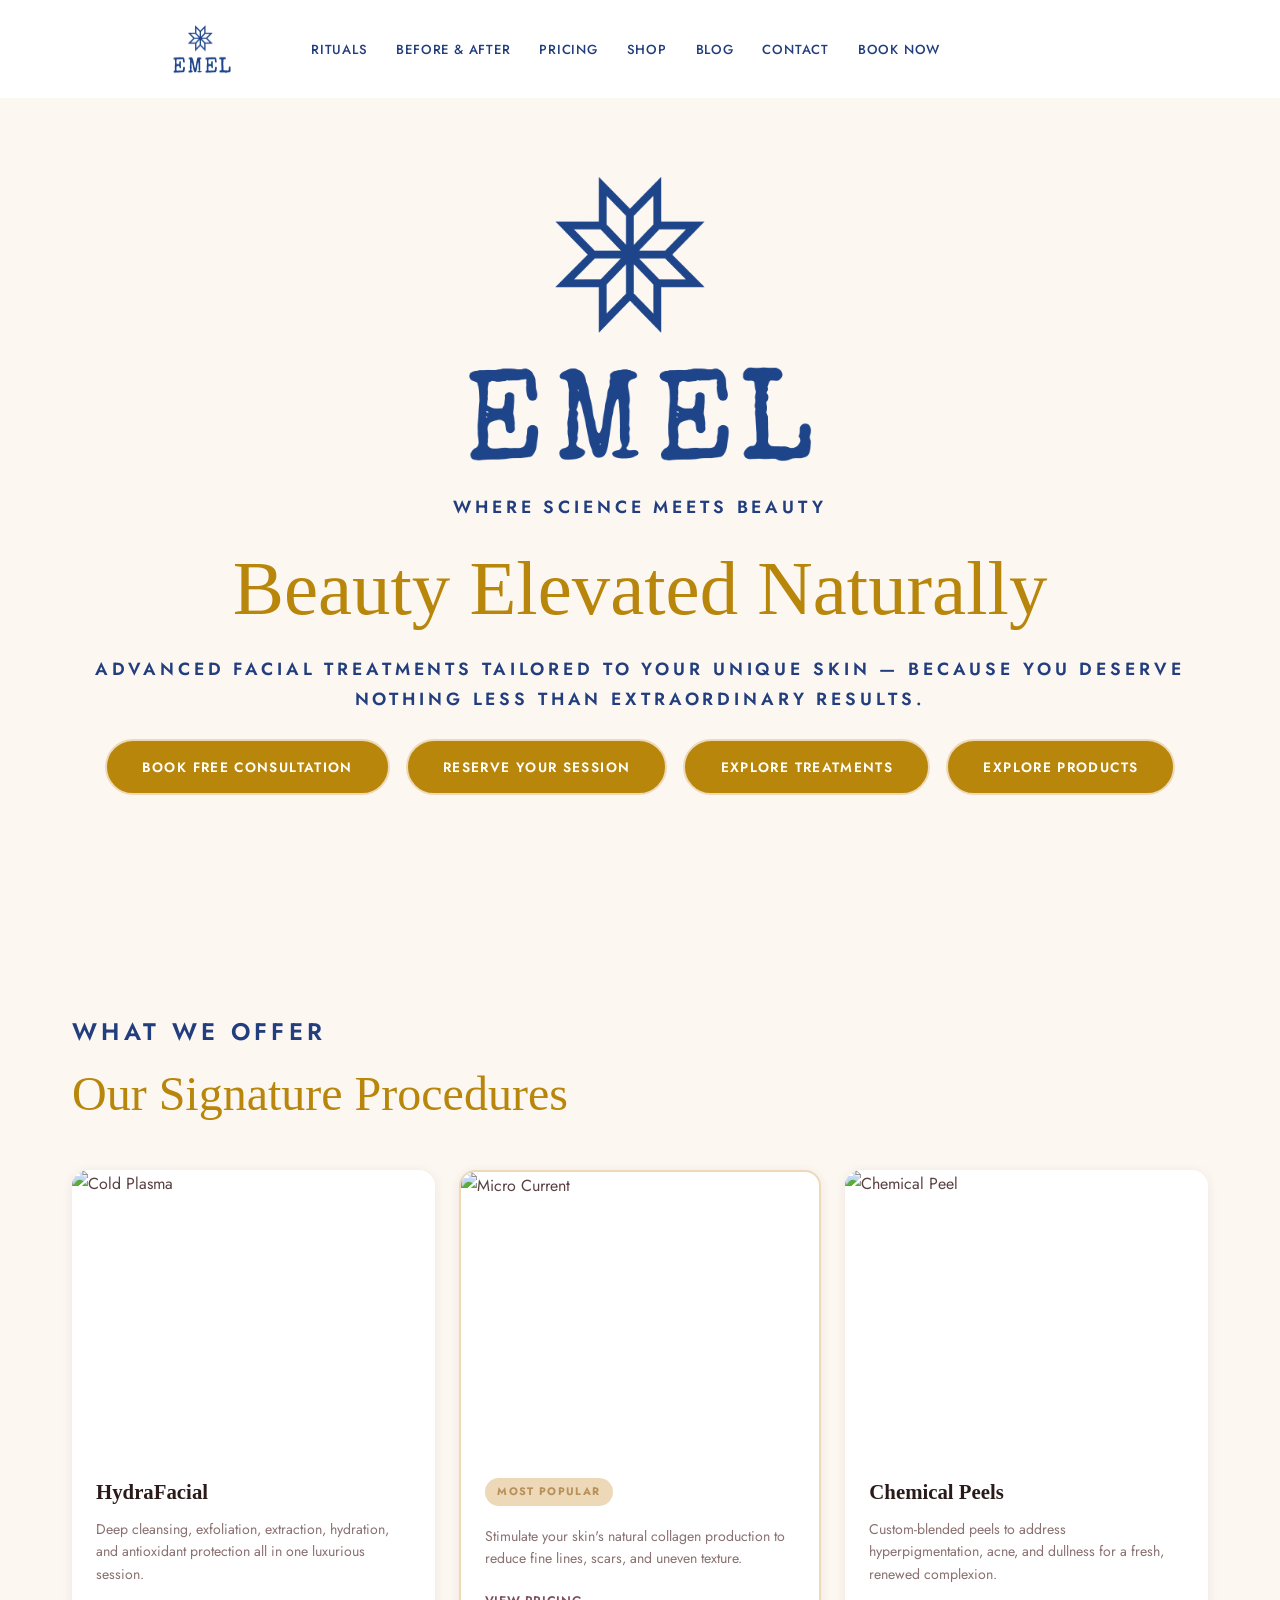
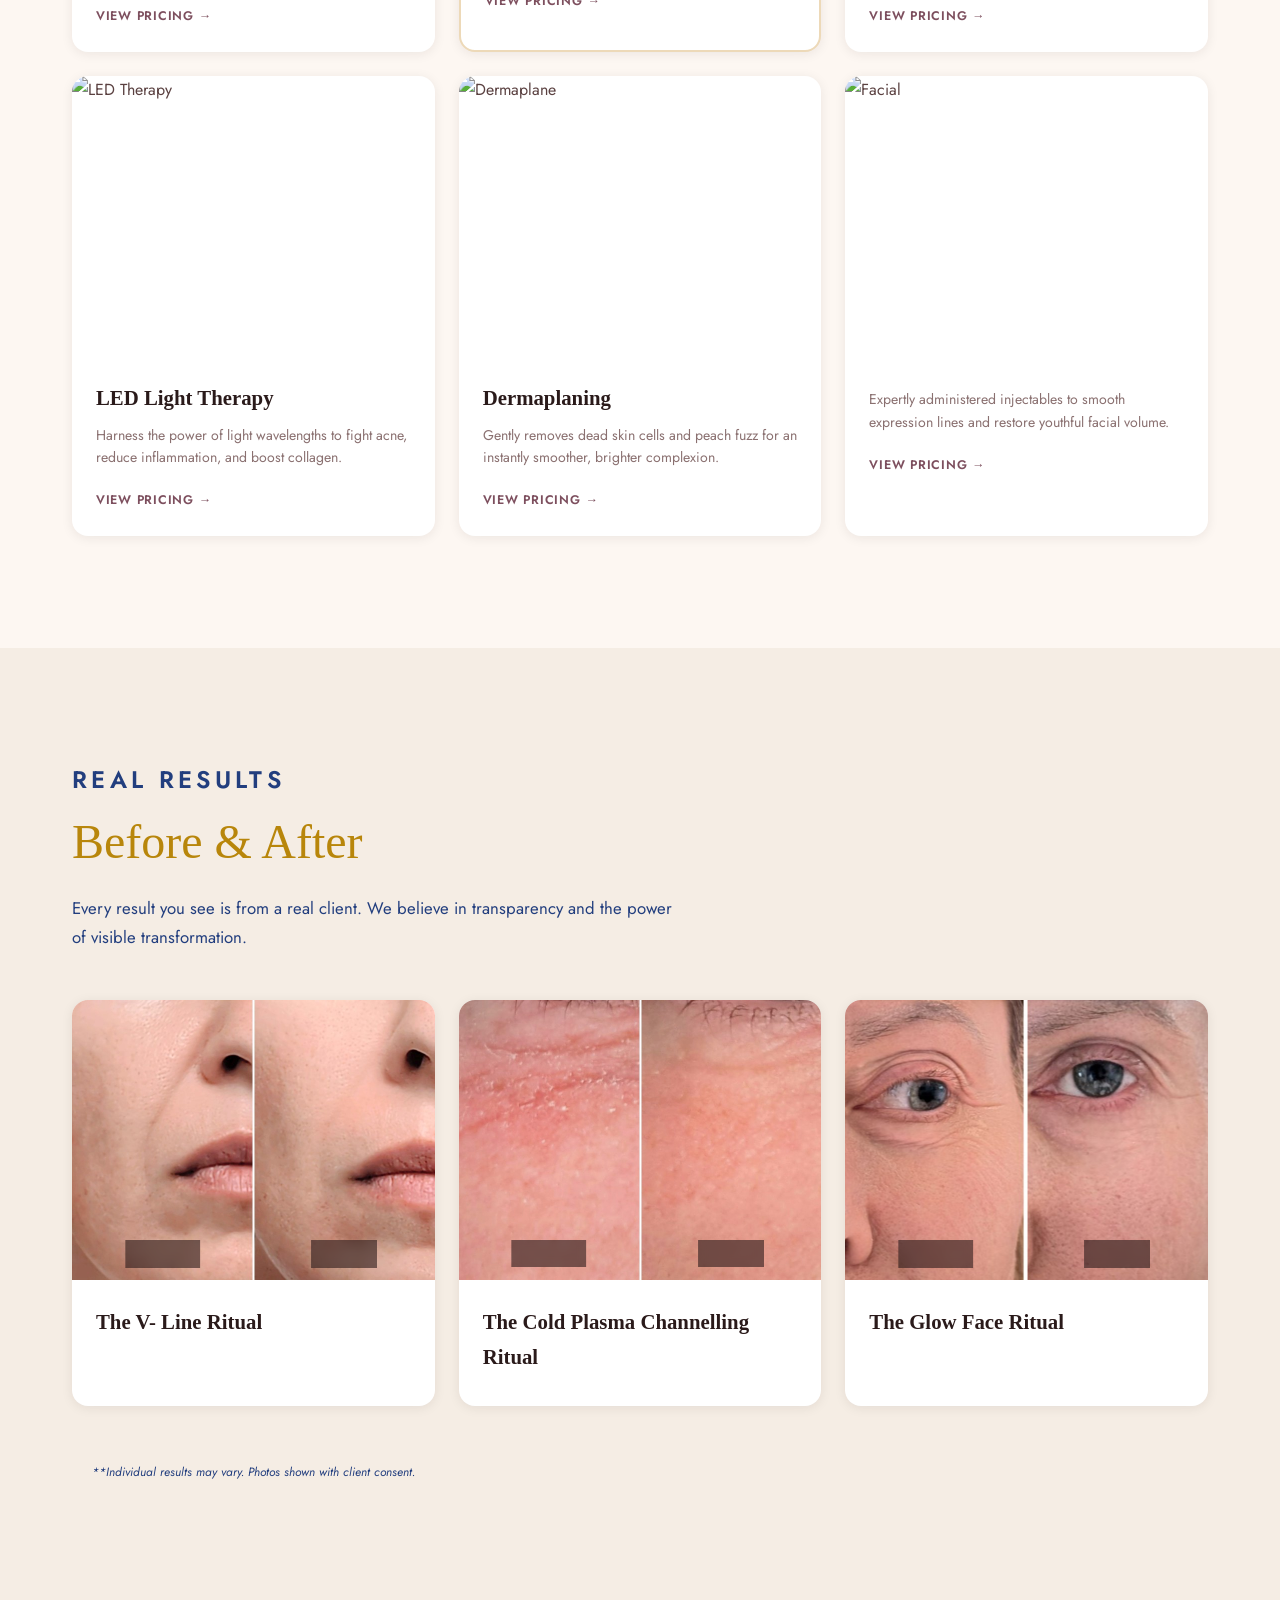
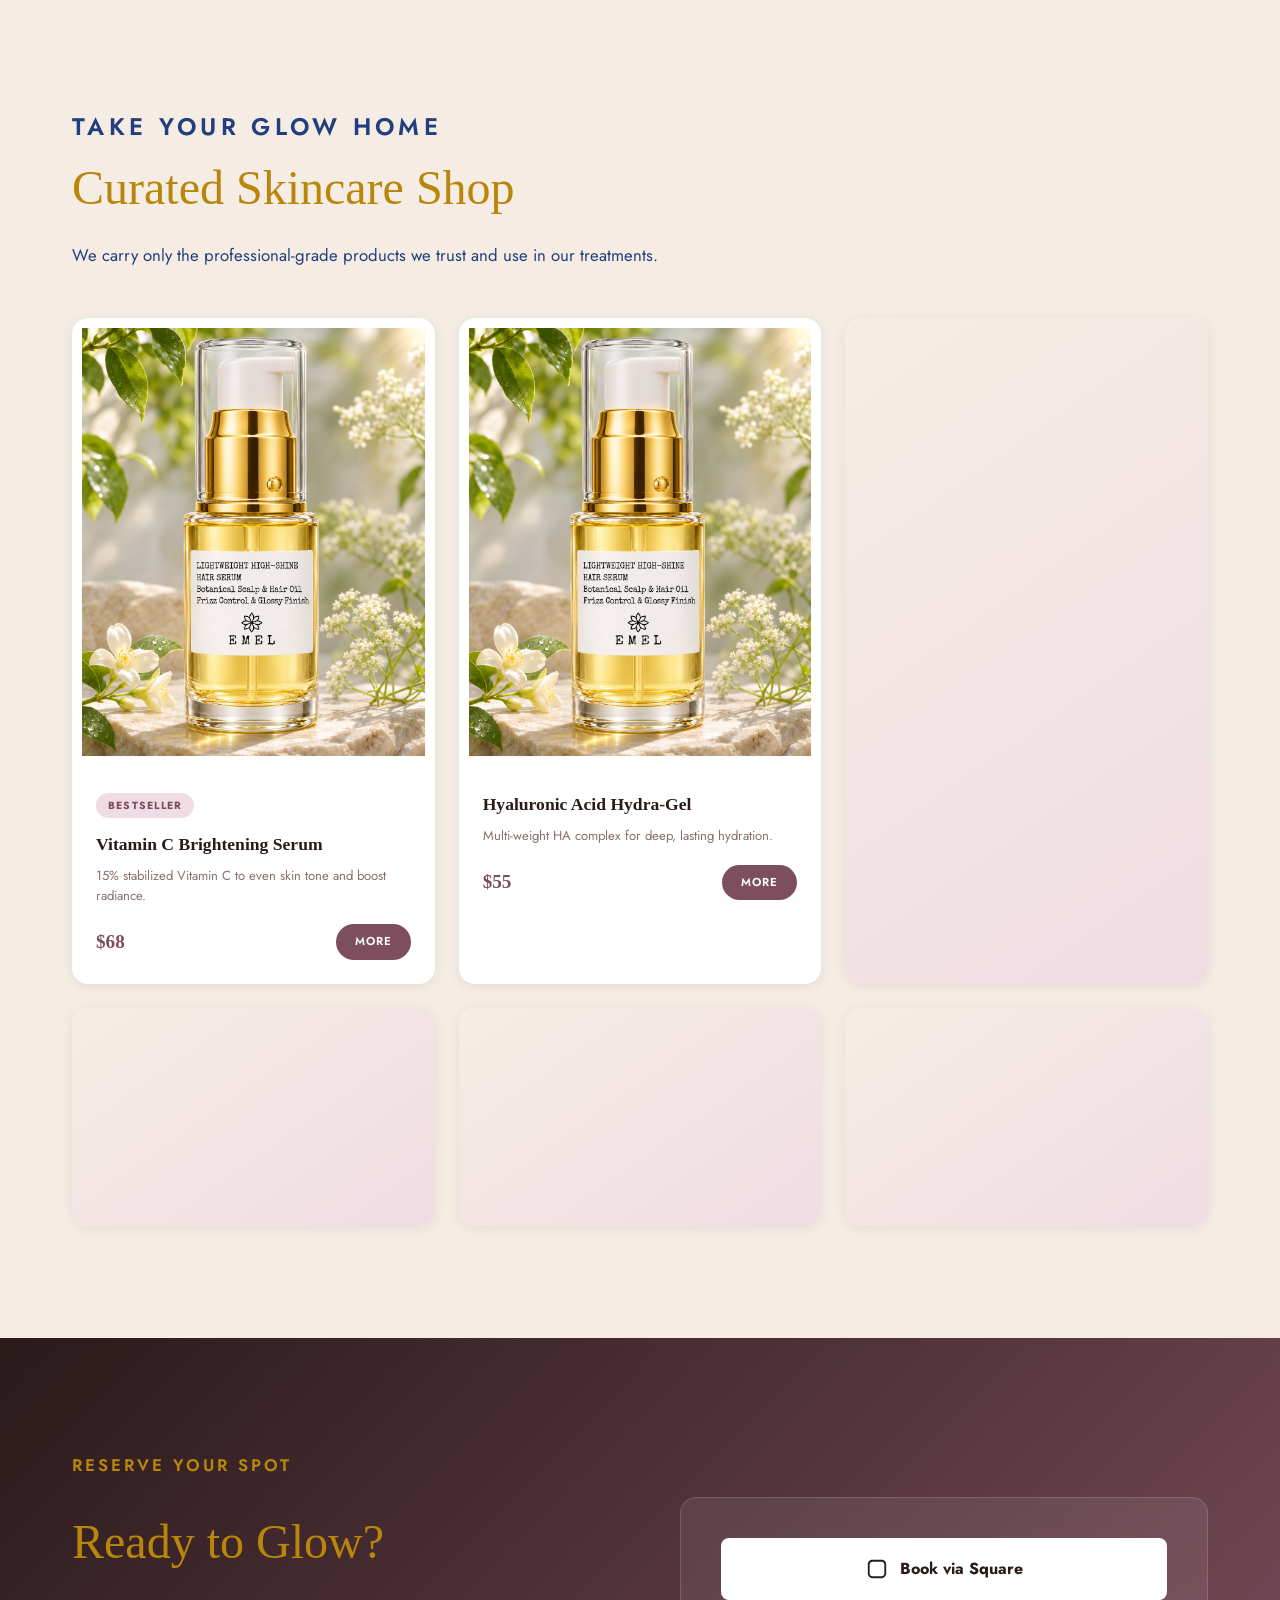
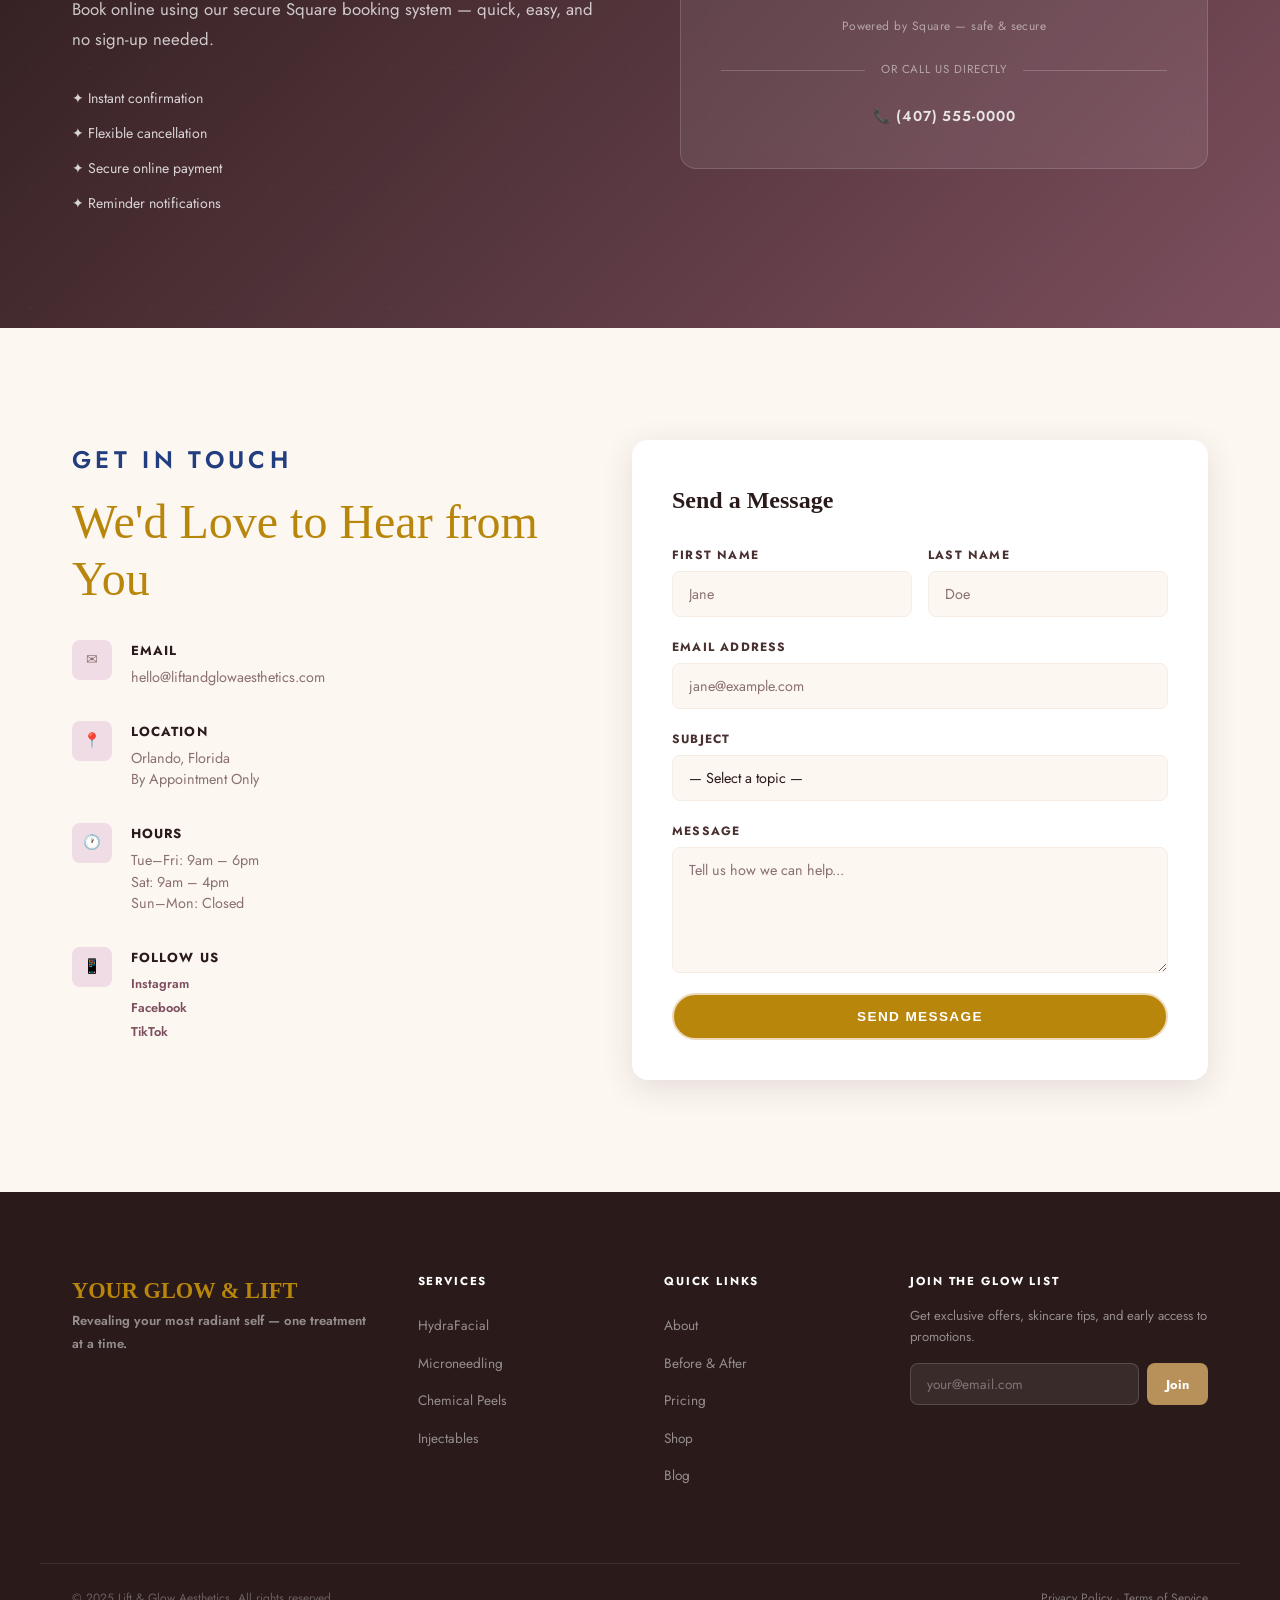
==== commit 52e67251: "Update index.html" ====
--- a/index.html
+++ b/index.html
@@ -62,7 +62,7 @@
     </div>
   </section>
 
-  <!-- ── ABOUT ── -->
+  <!-- ── ABOUT ── 
   <section id="about" class="section-about">
     <div class="container about-grid">
       <div class="about-image-wrap">
@@ -92,7 +92,7 @@
 </p>
       </div>
     </div>
-  </section>
+  </section>-->
 
   <!-- ── PROCEDURES GALLERY ── 
 pictures for the cards are 730x560px-->
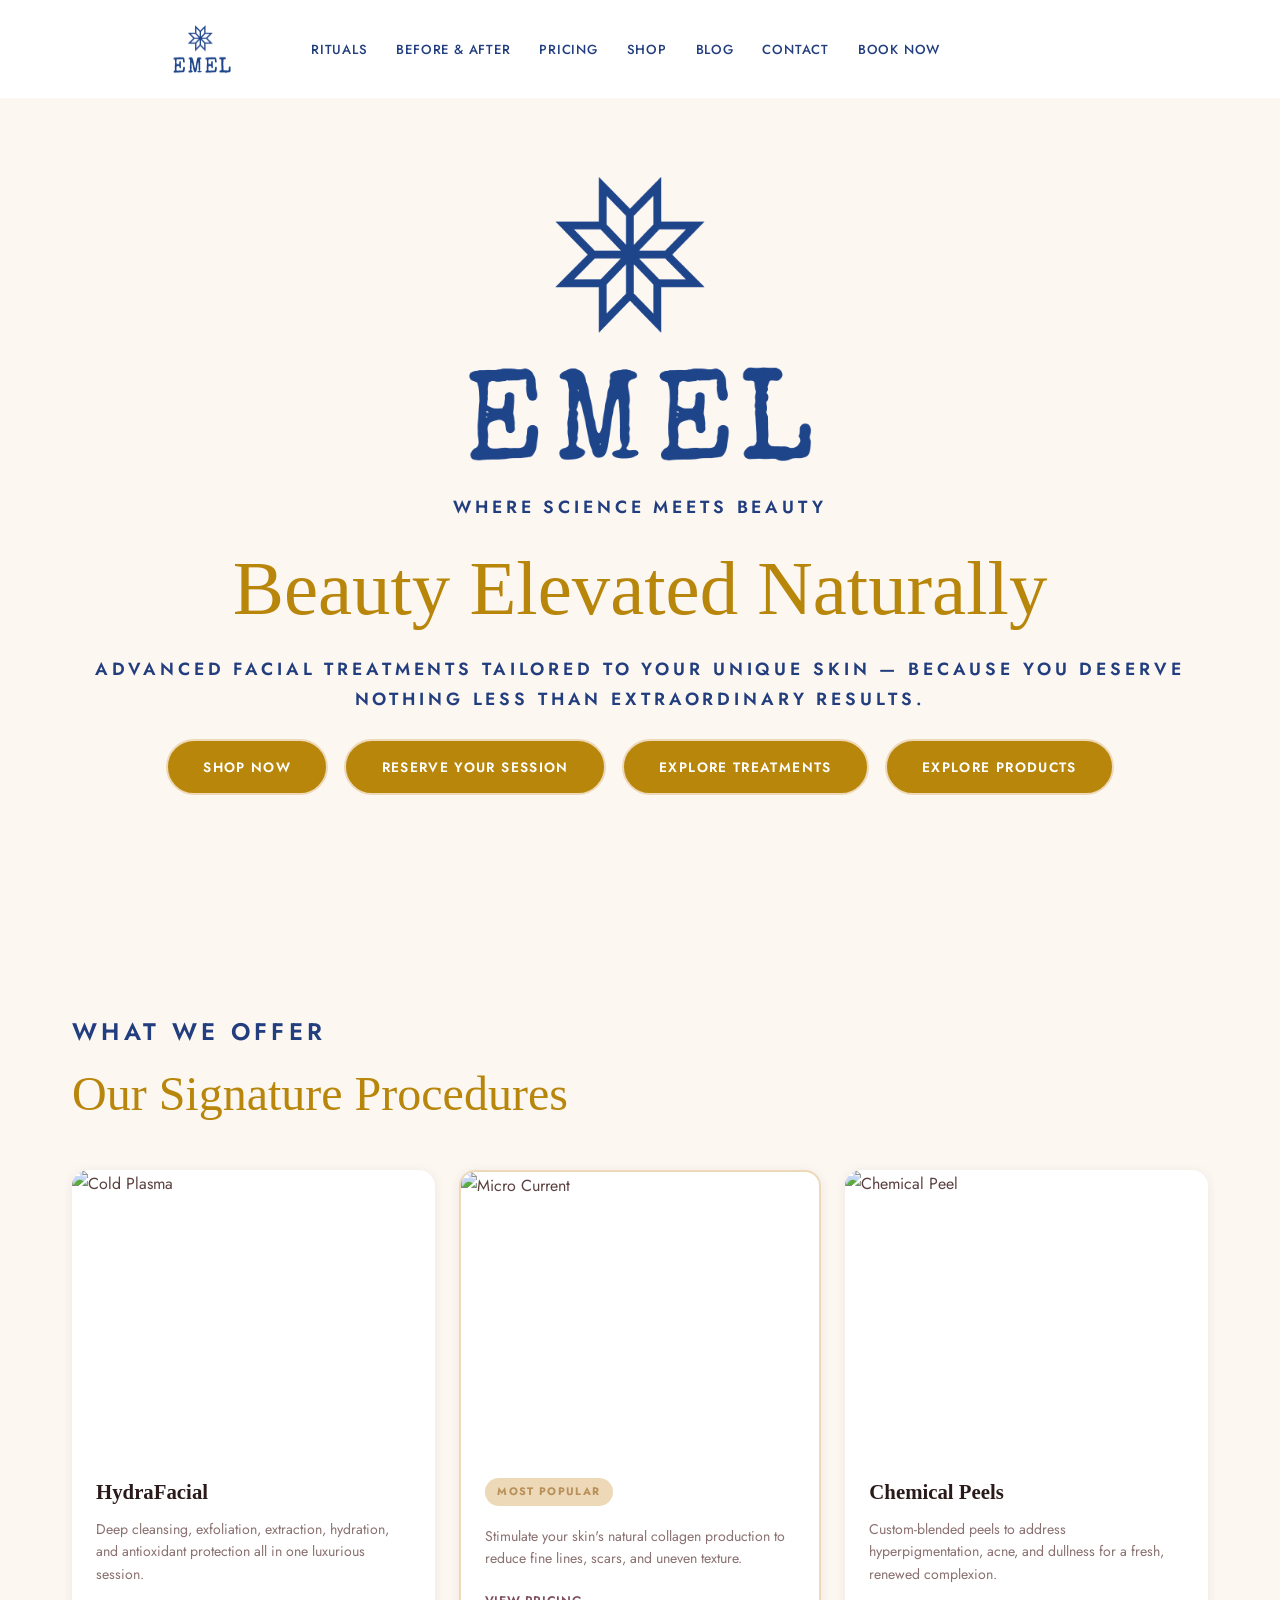
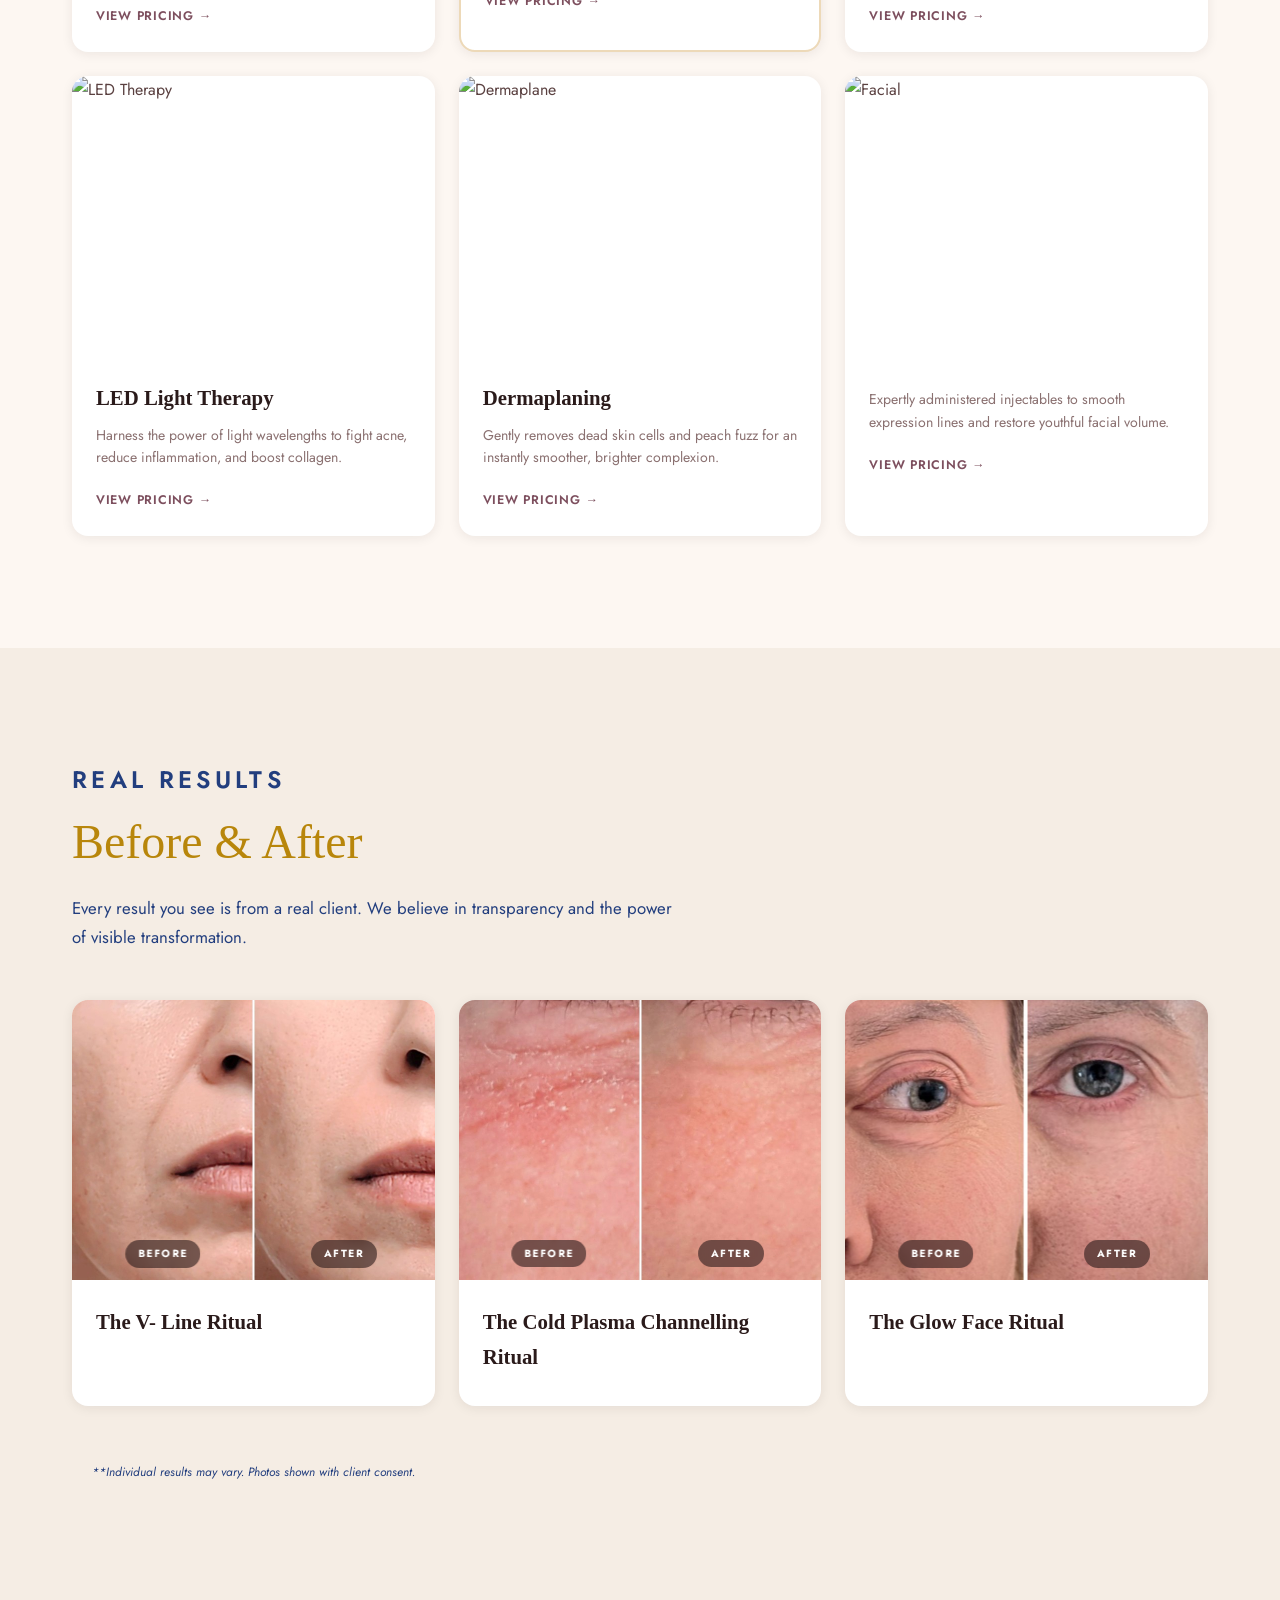
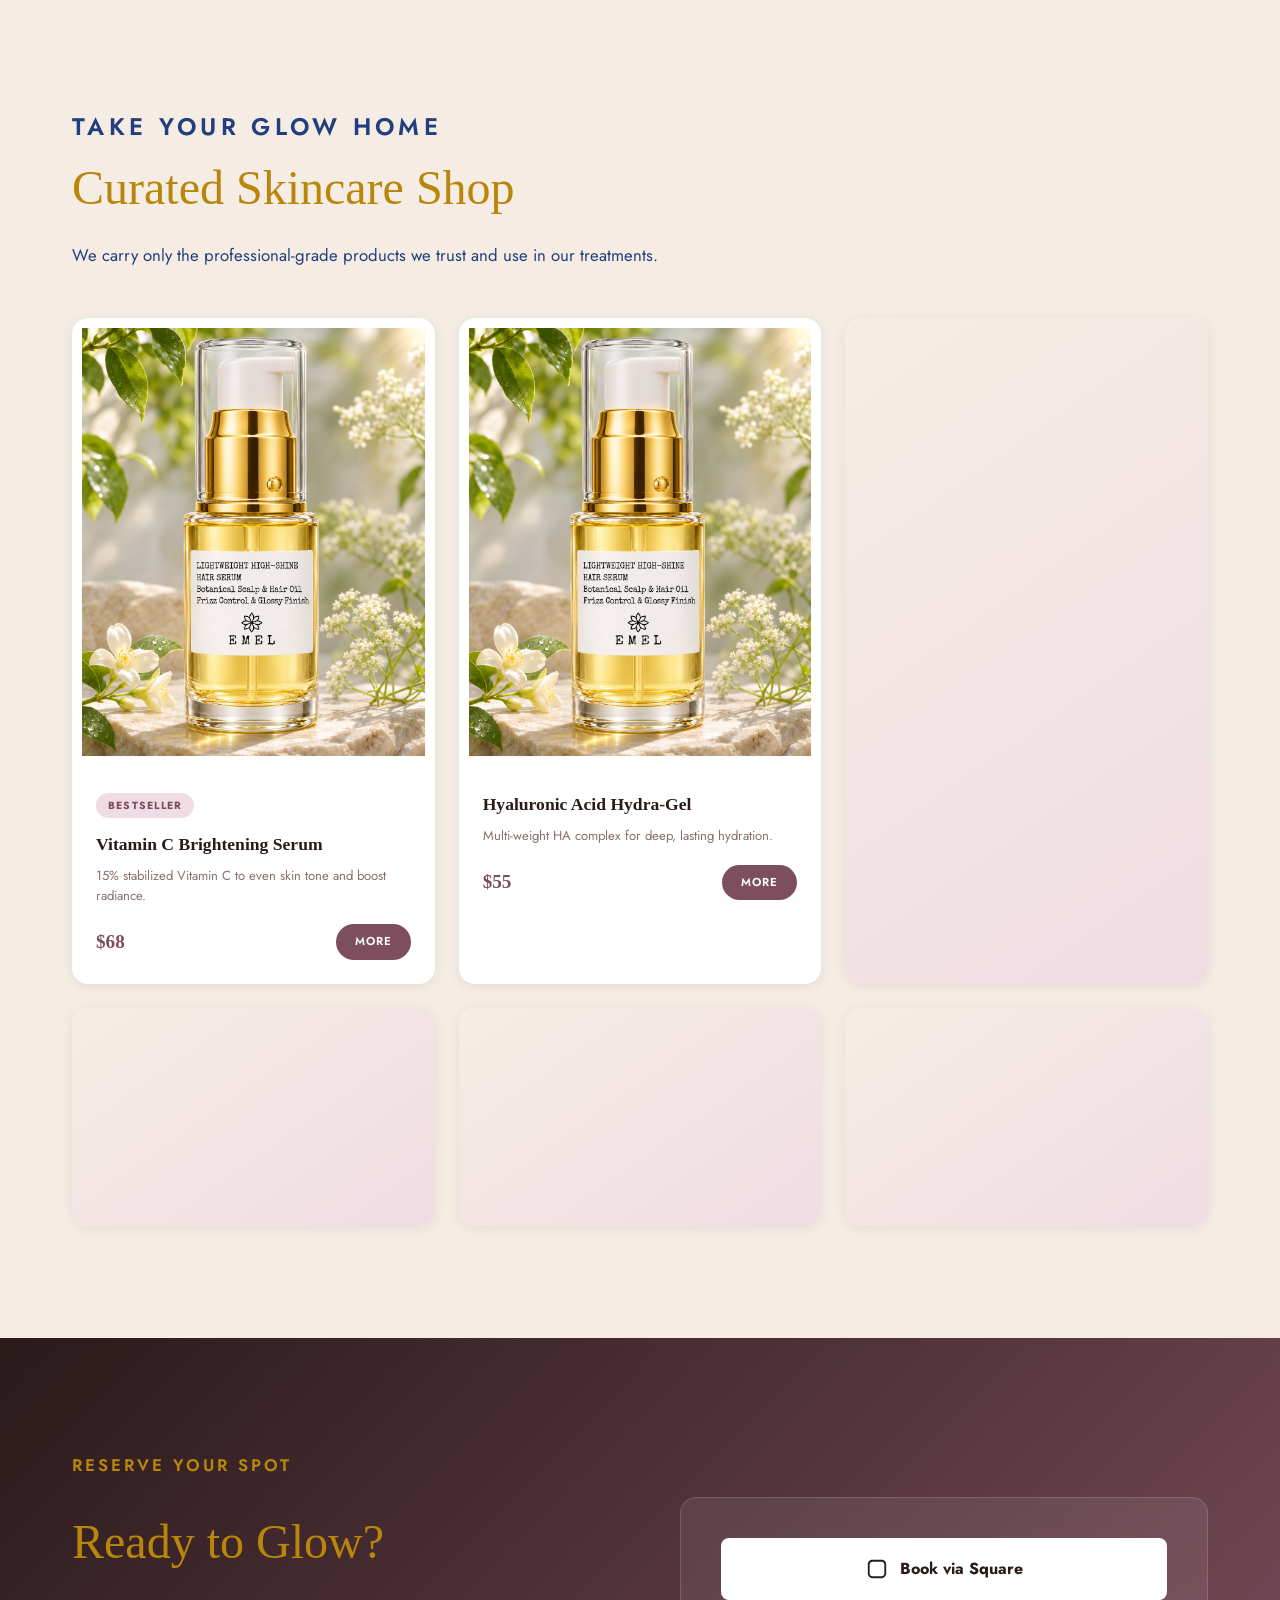
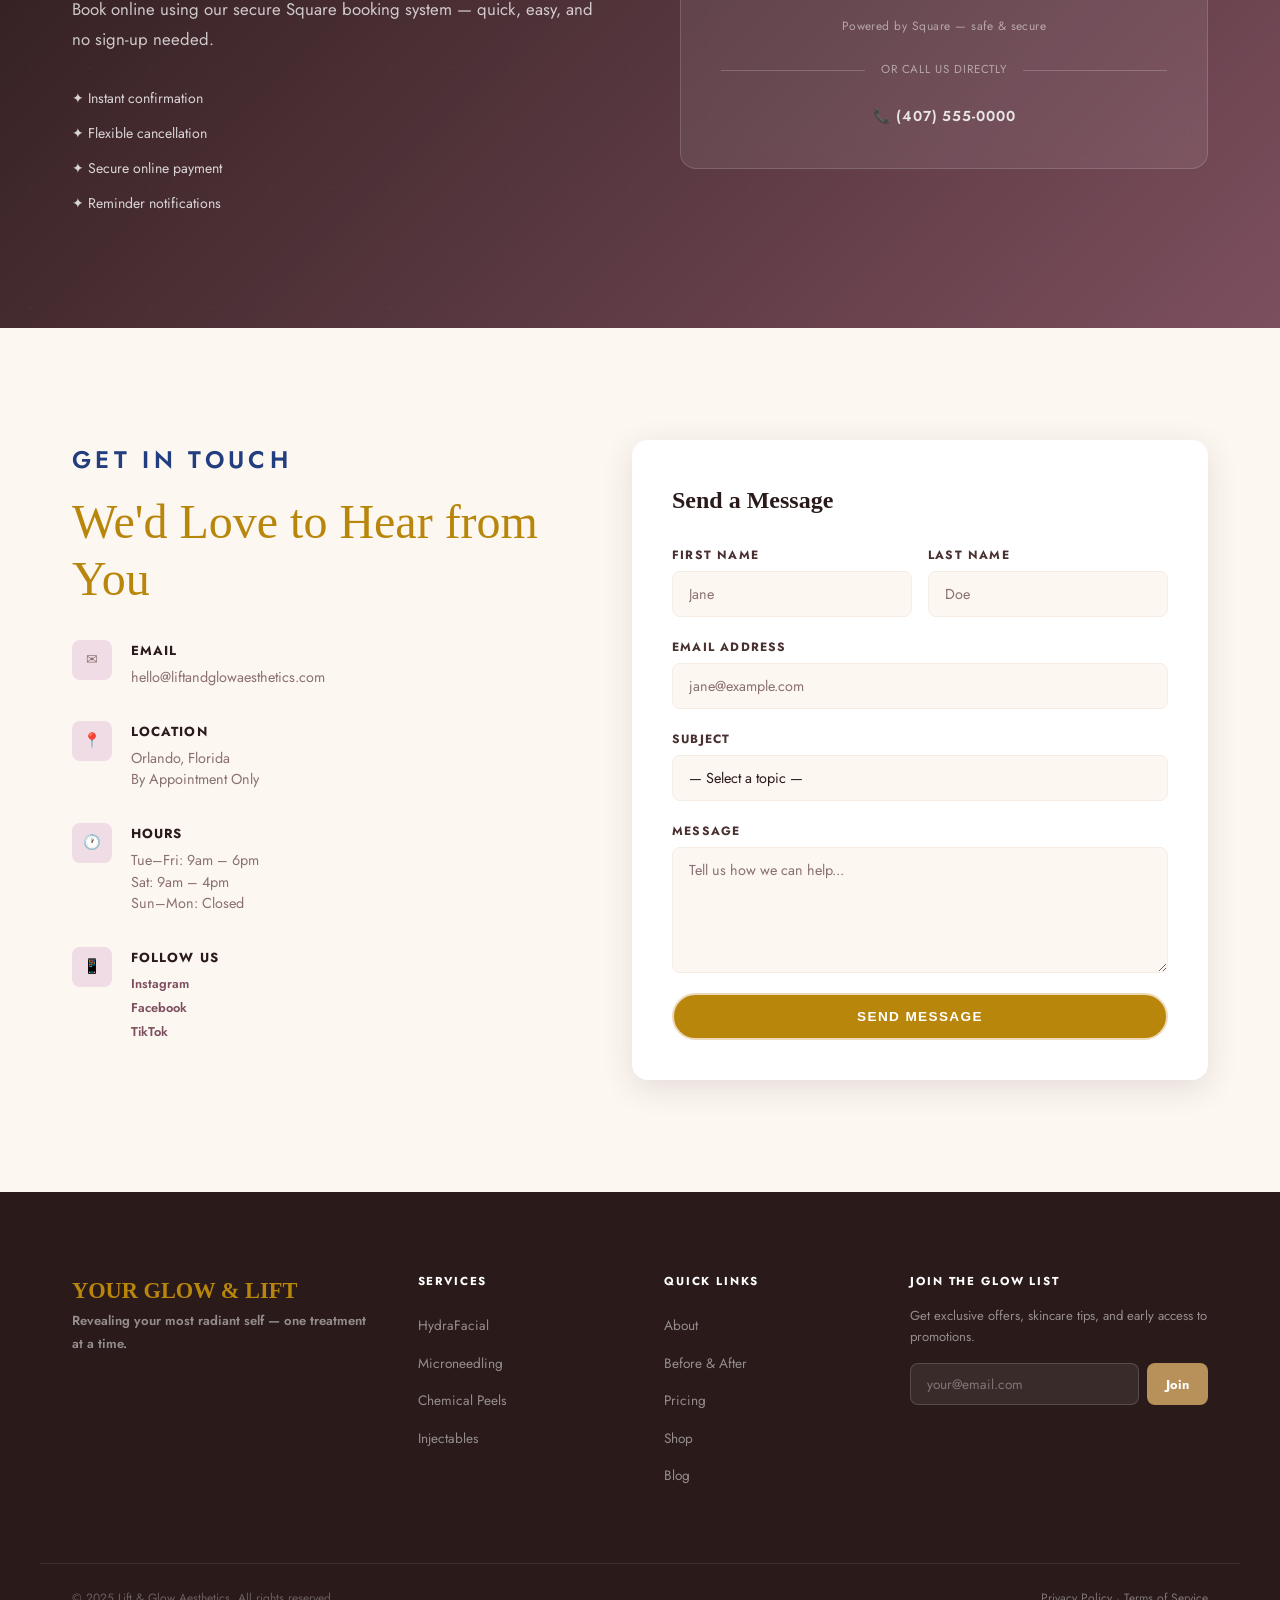
==== commit e312eaf3: "Update index.html" ====
--- a/index.html
+++ b/index.html
@@ -54,7 +54,7 @@
        </h1>
       <p class="hero-eyebrow">Advanced facial treatments tailored to your unique skin — because you deserve nothing less than extraordinary results.</p>
       <div class="hero-cta">
-        <a href="#contact" class="btn-ghost">Book Free Consultation</a>
+        <a href="#shop" class="btn-ghost">Shop Now</a>
         <a href="#booking" class="btn-ghost">Reserve Your Session</a>
         <a href="#procedures" class="btn-ghost">Explore Treatments</a>
         <a href="#shop" class="btn-ghost">Explore Products</a>
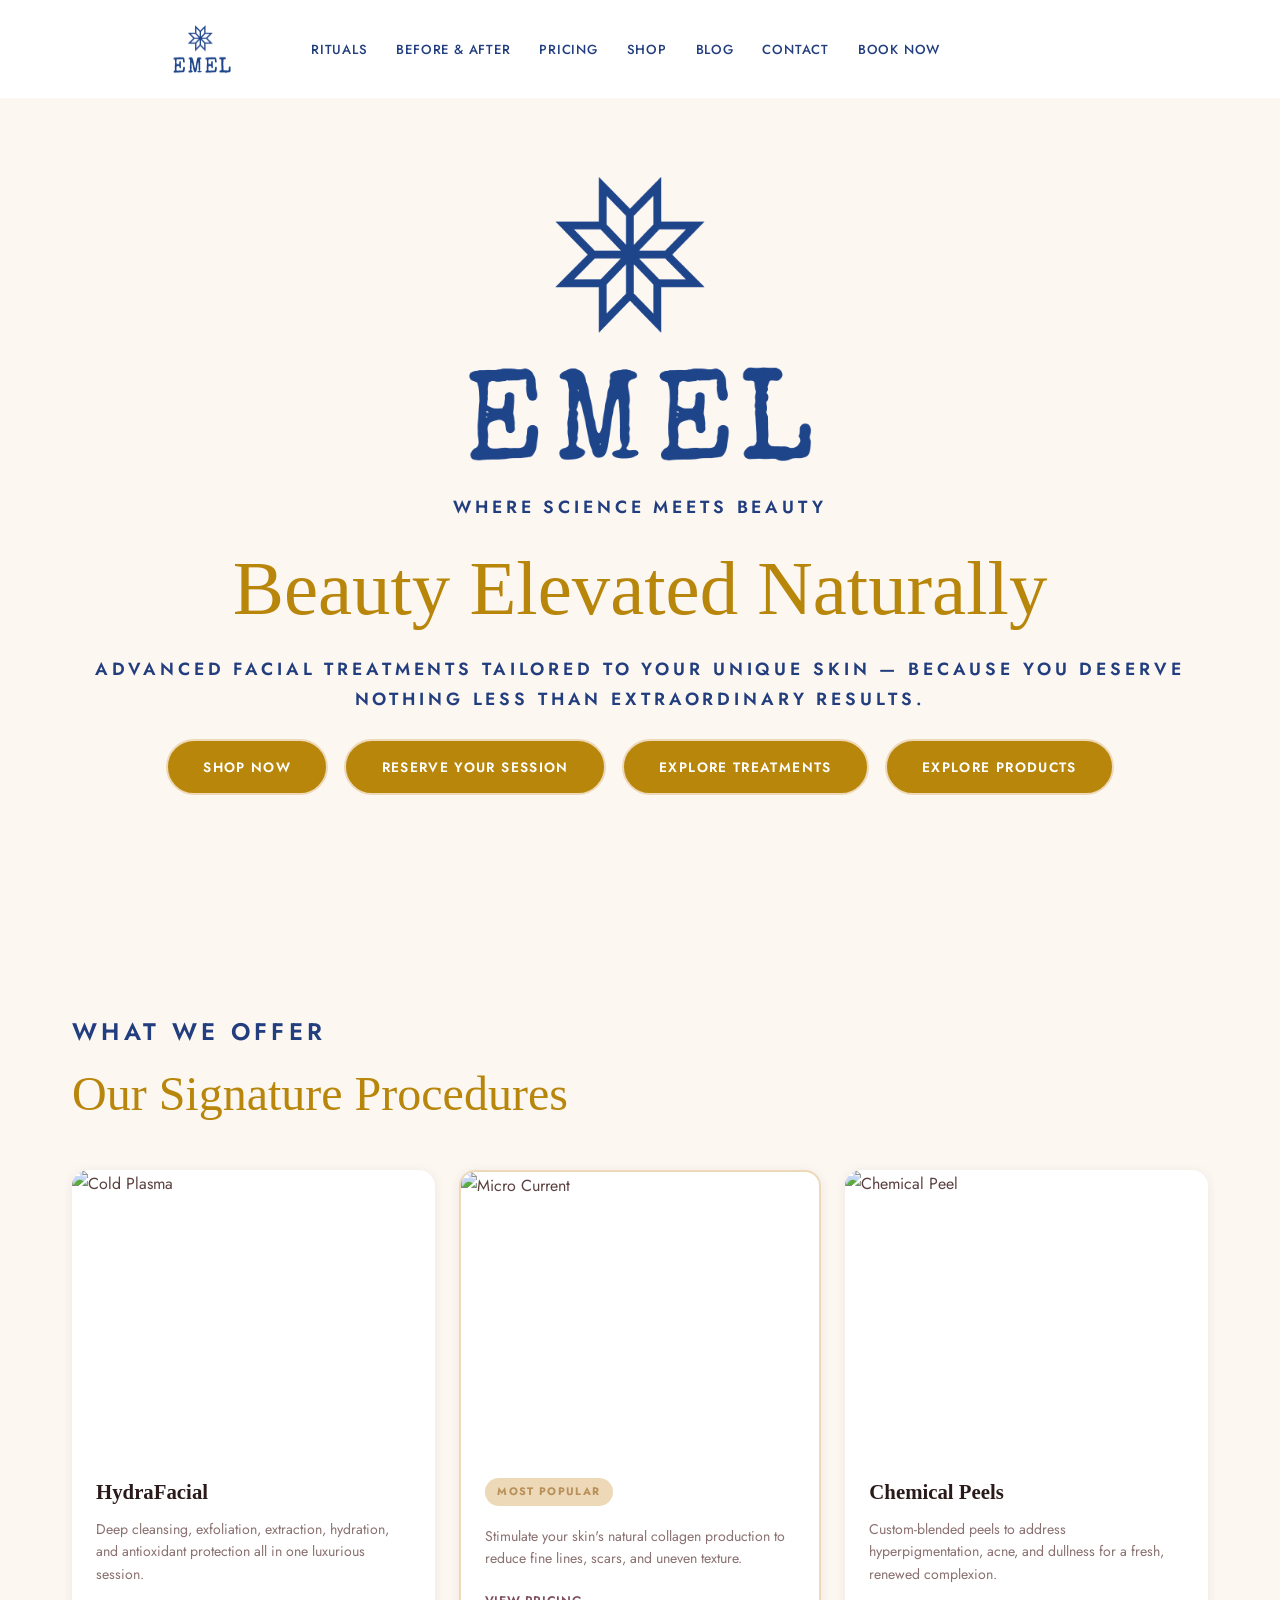
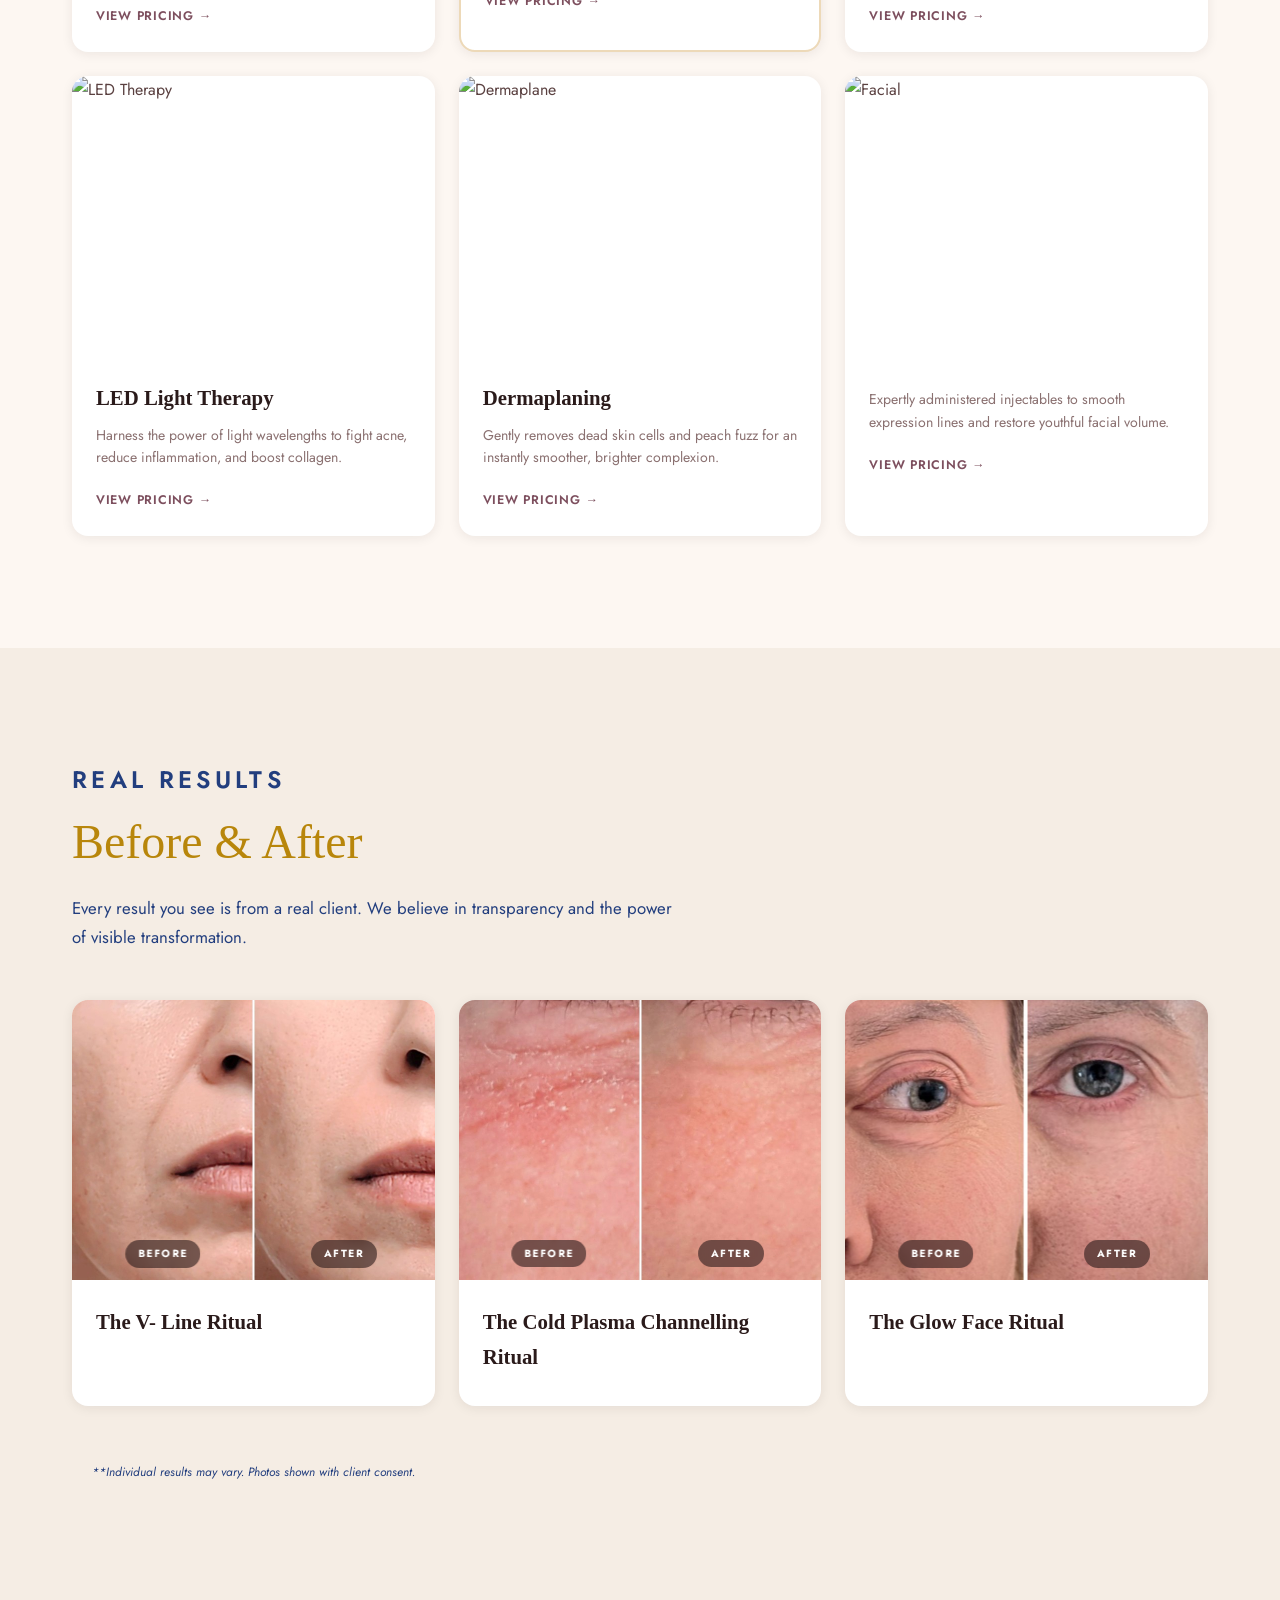
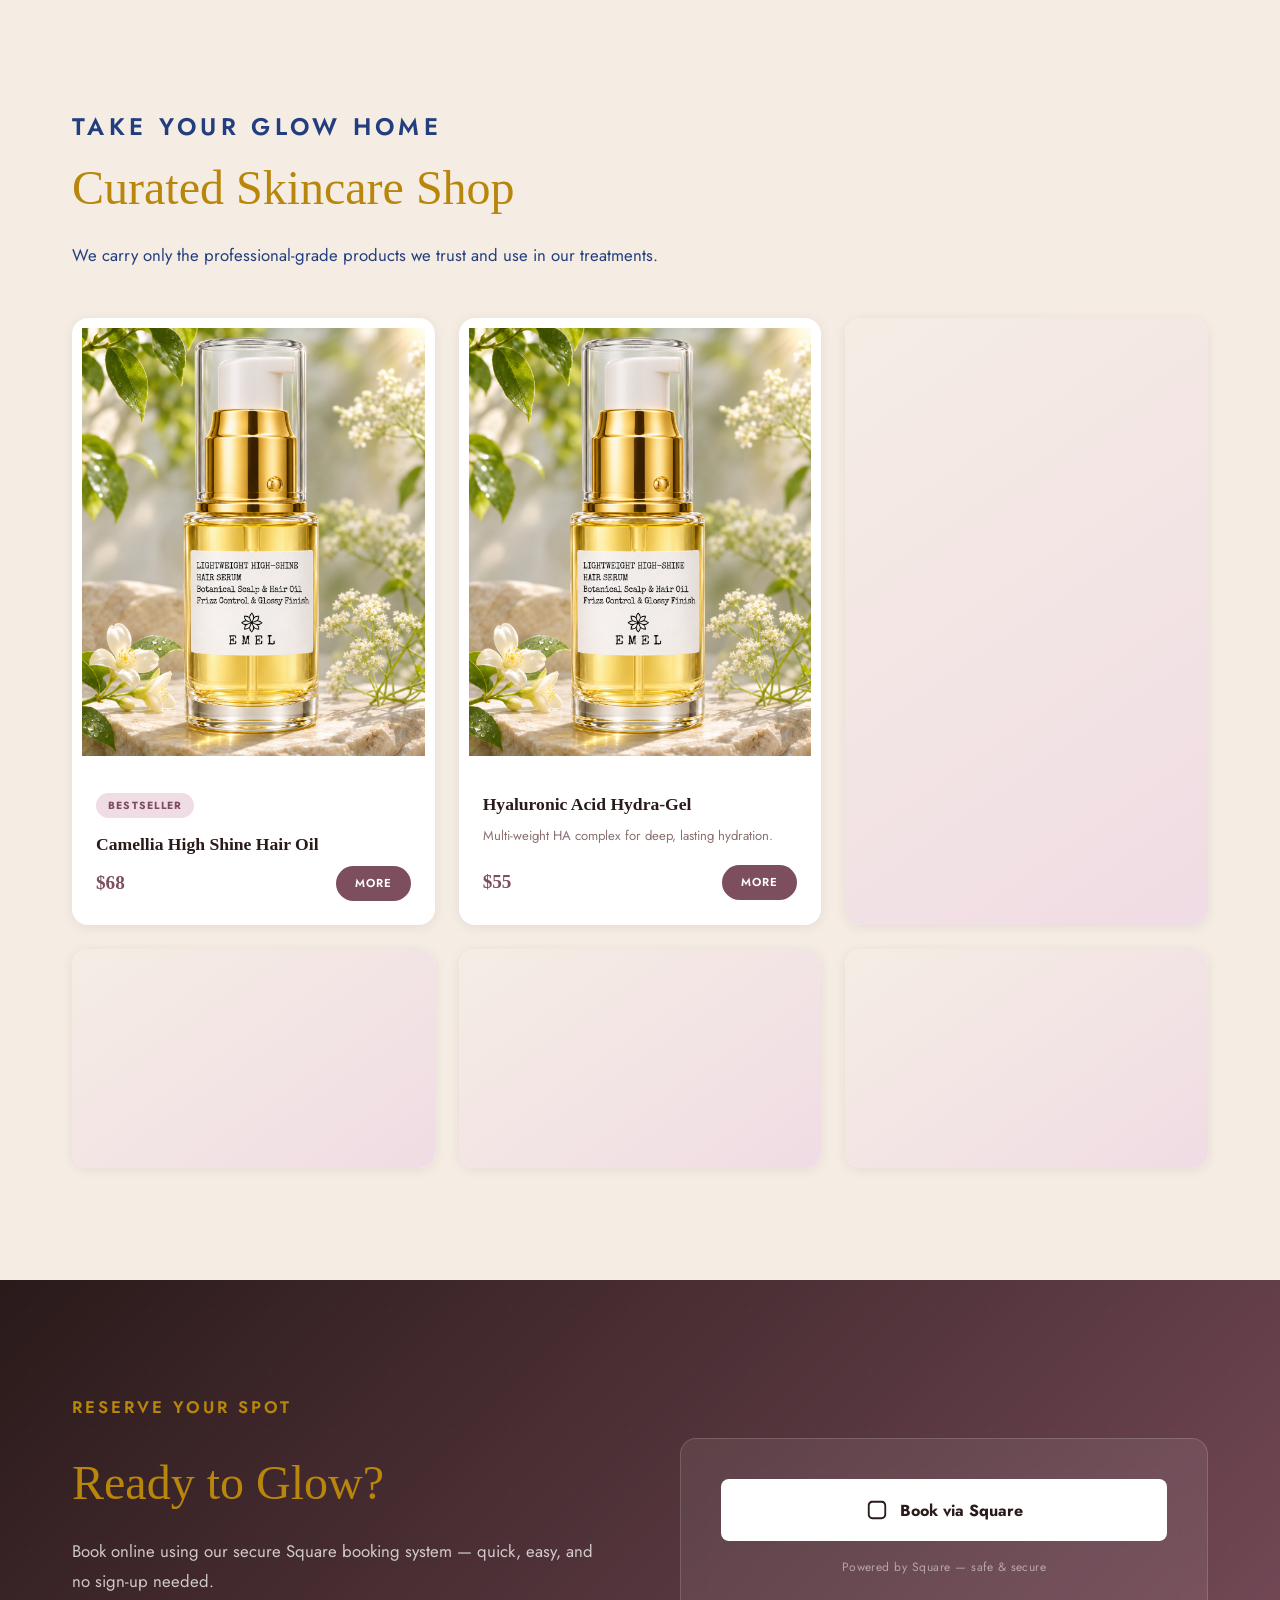
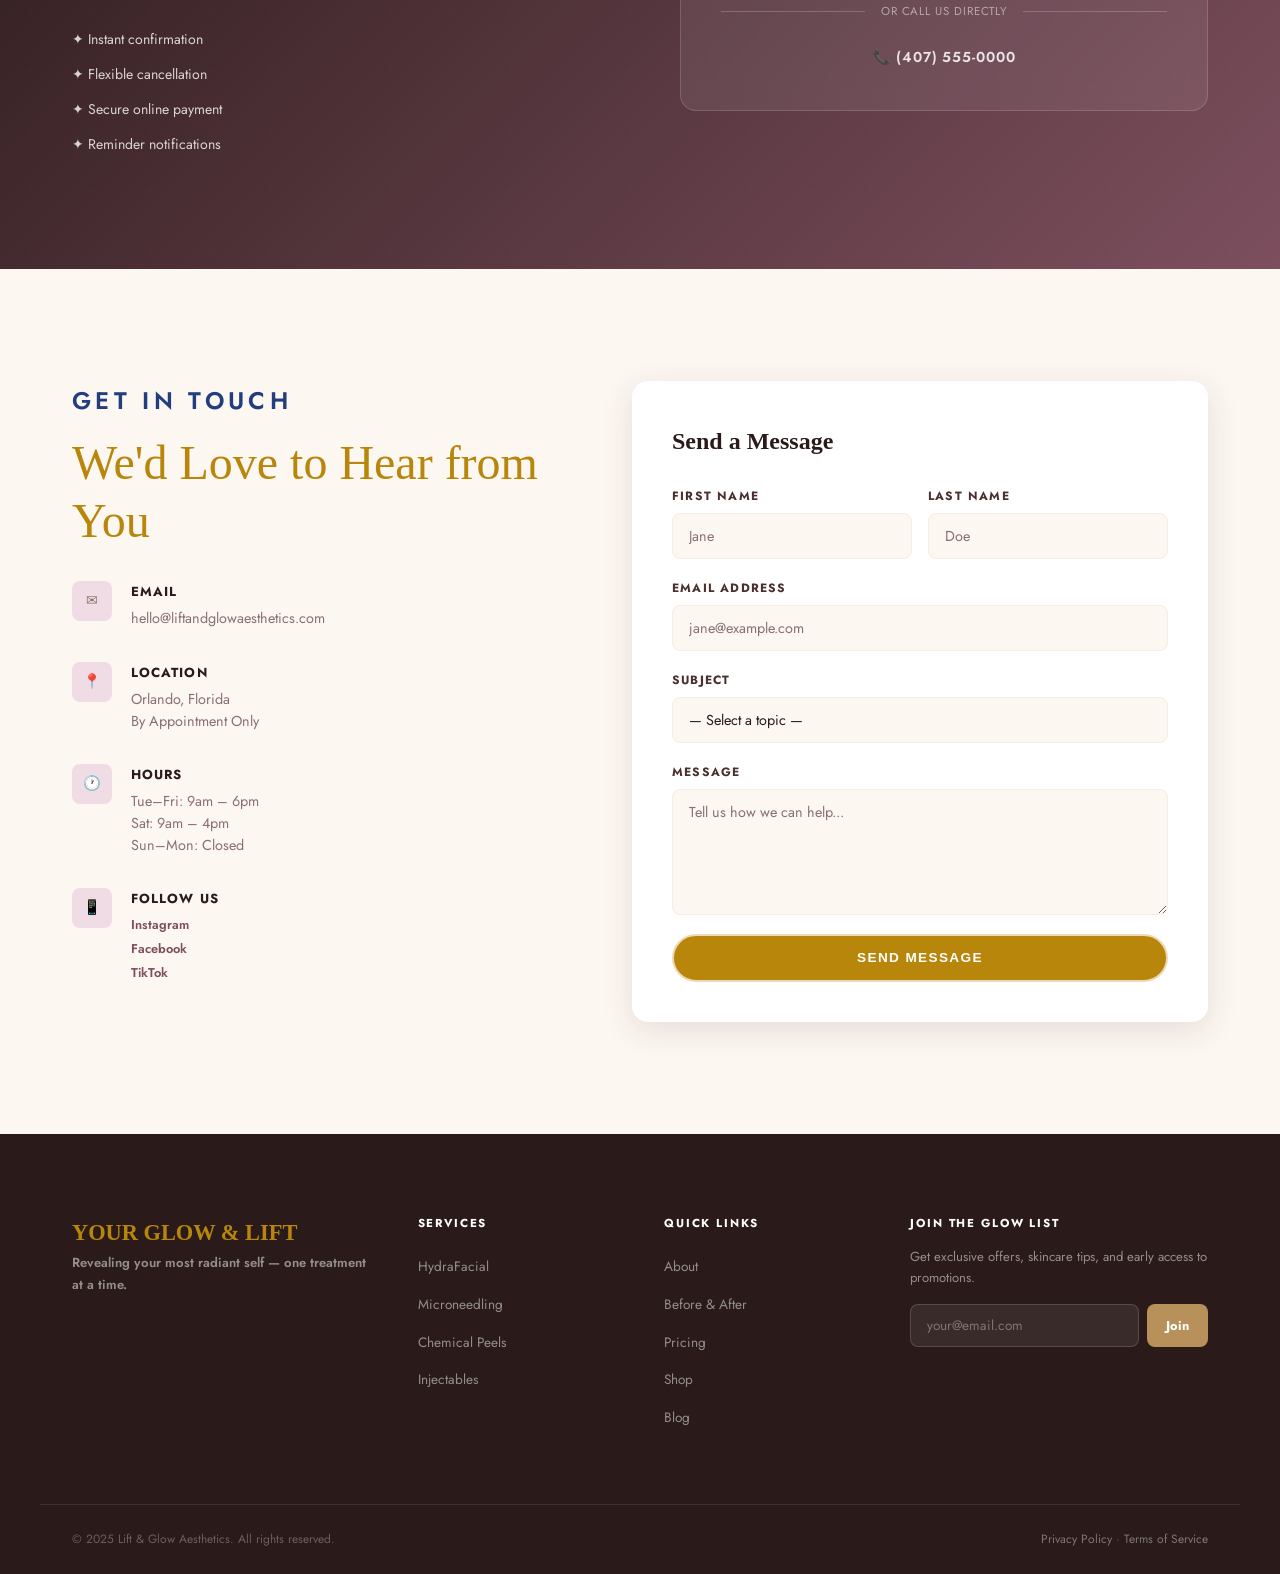
==== commit c6e74afc: "Update index.html" ====
--- a/index.html
+++ b/index.html
@@ -310,8 +310,7 @@
           </div>
           <div class="shop-body">
             <span class="shop-tag">Bestseller</span>
-            <h4>Vitamin C Brightening Serum</h4>
-            <p>15% stabilized Vitamin C to even skin tone and boost radiance.</p>
+            <h4>Camellia High Shine Hair Oil</h4>
             <div class="shop-footer">
               <strong>$68</strong>
               <a href="products/serum.html" class="btn-shop">More</a>
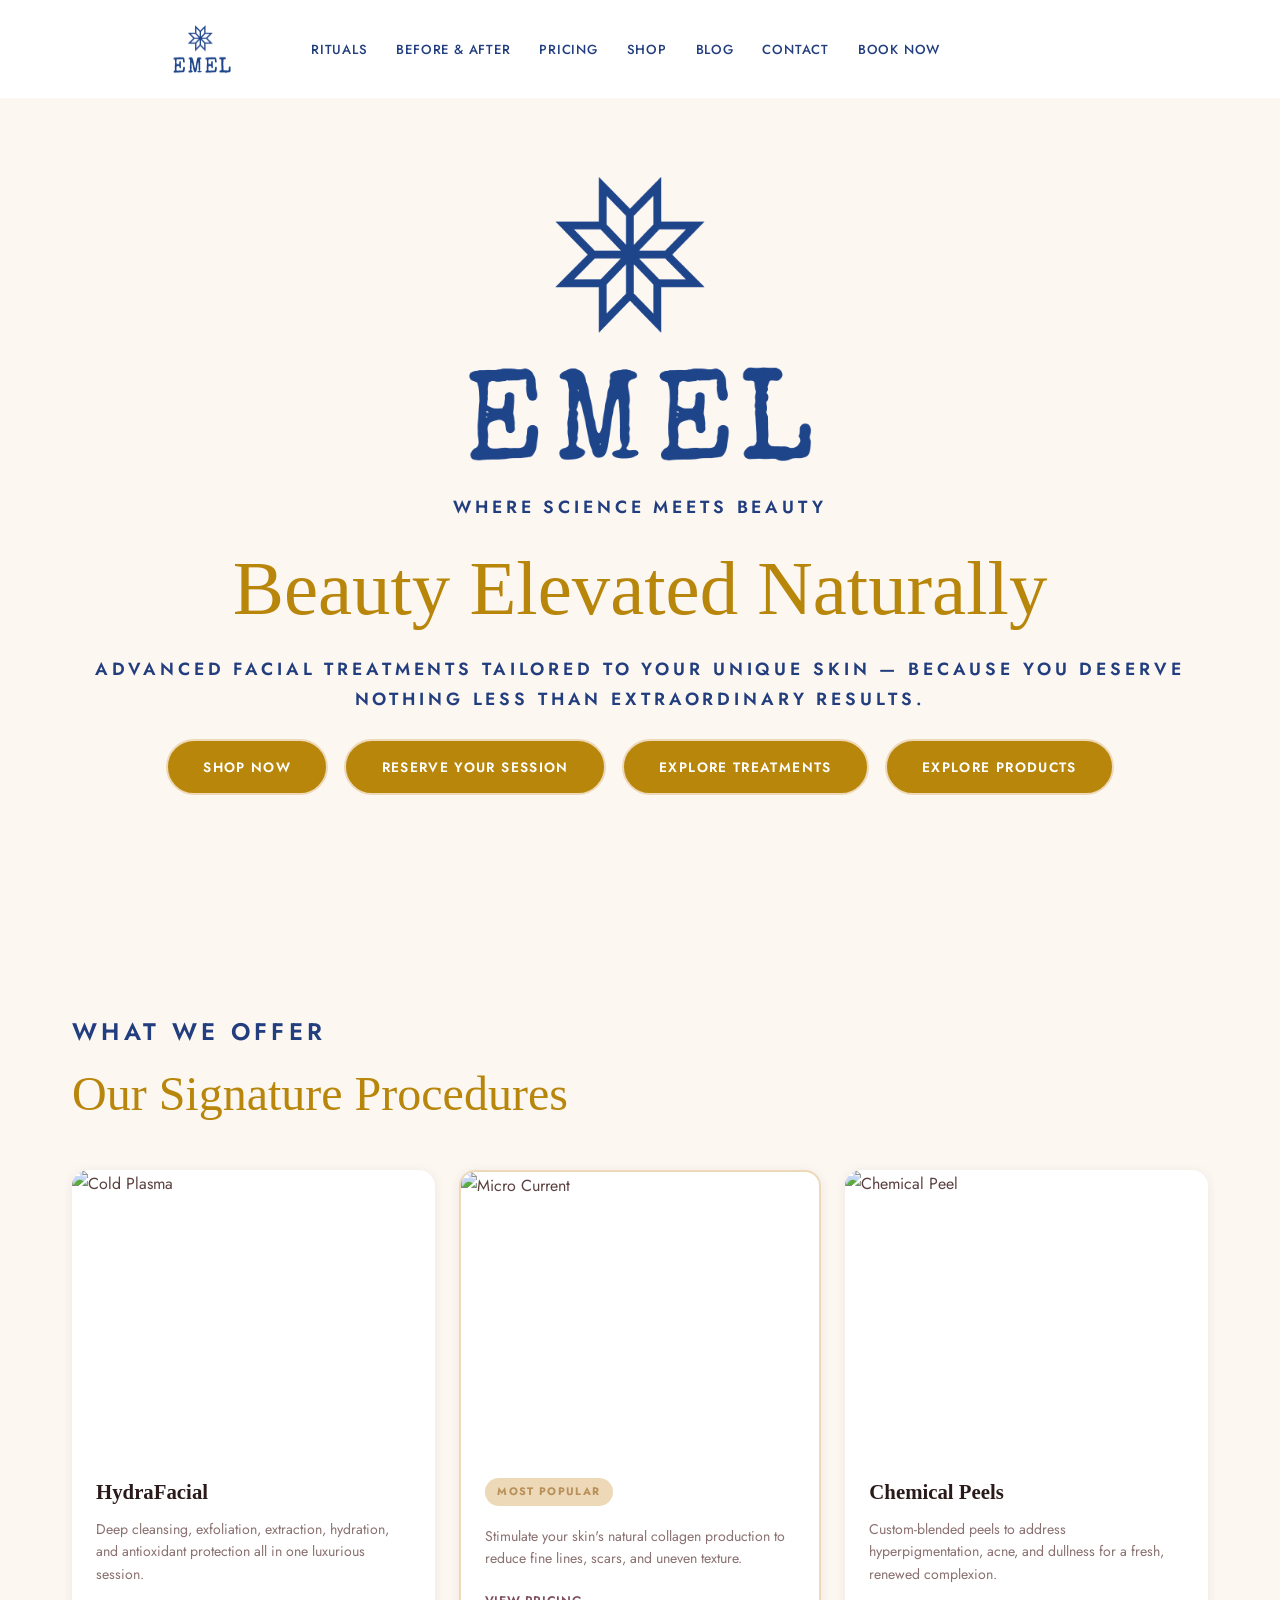
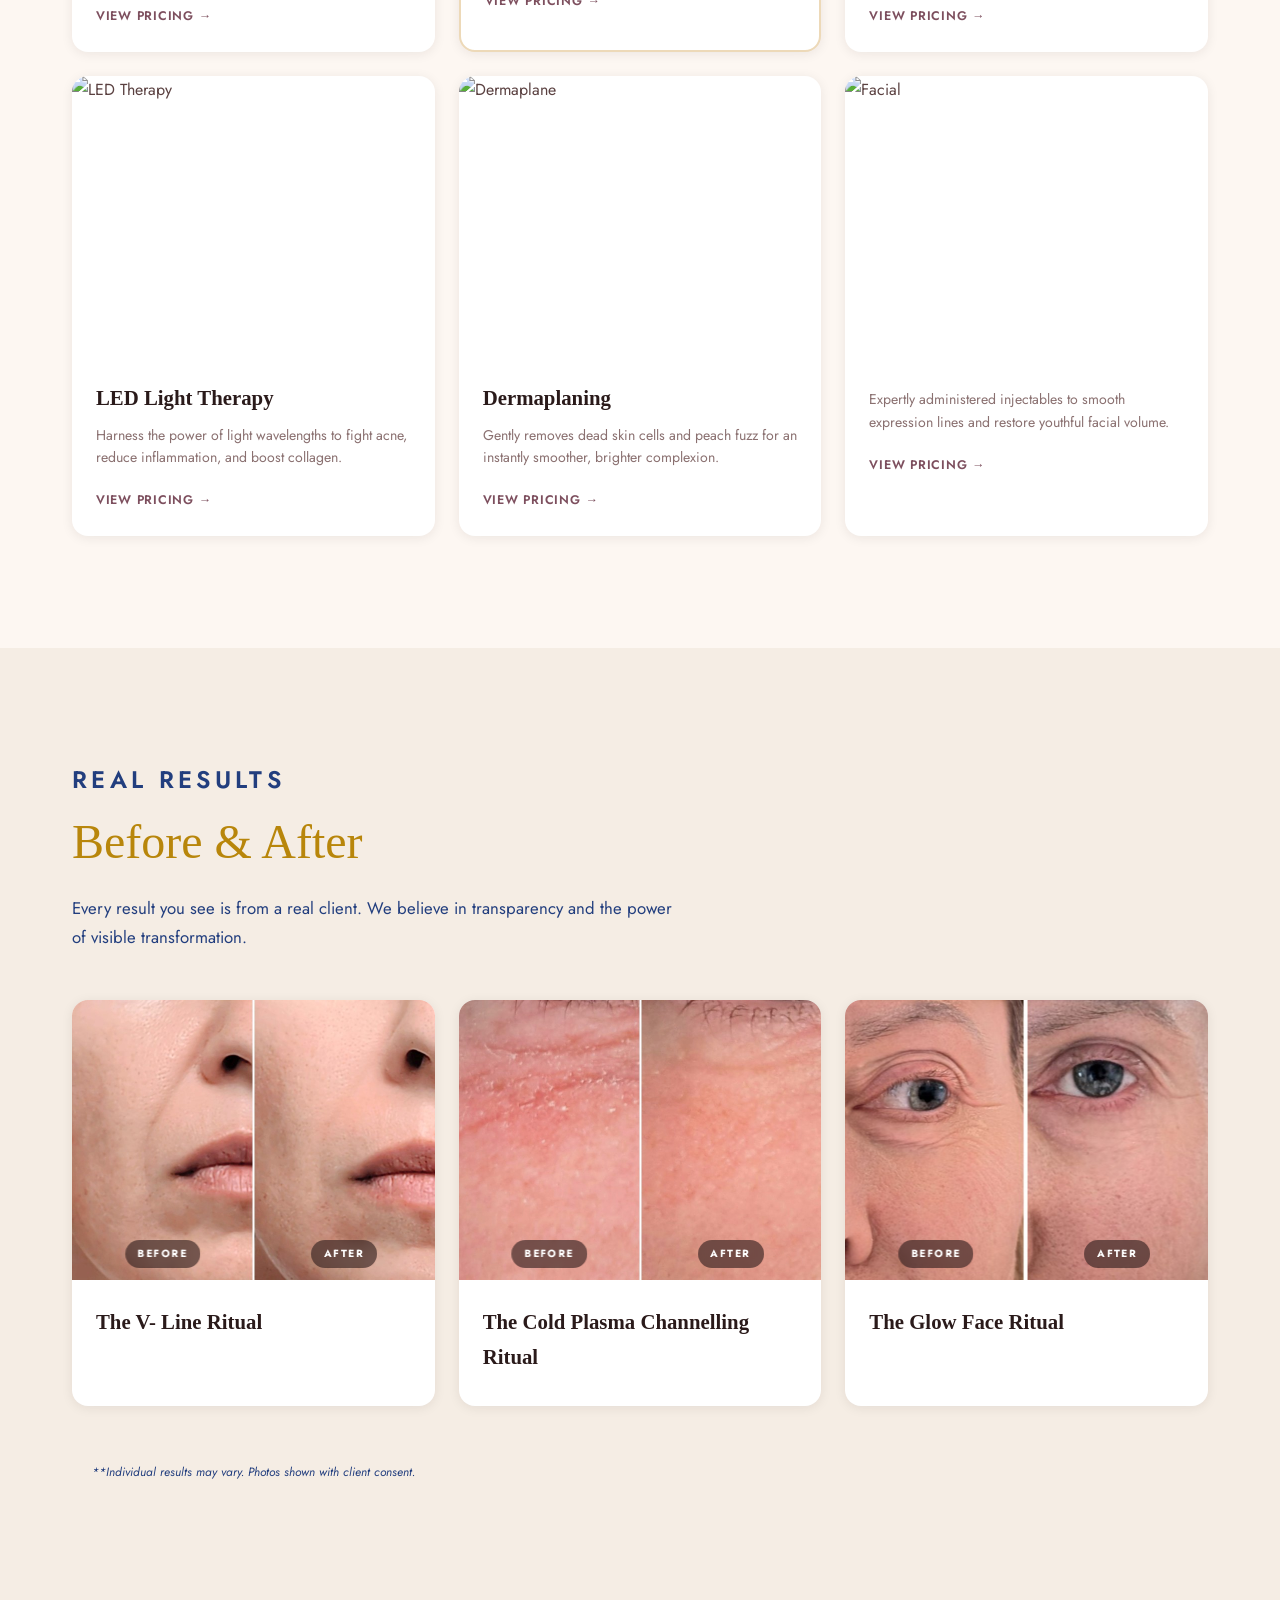
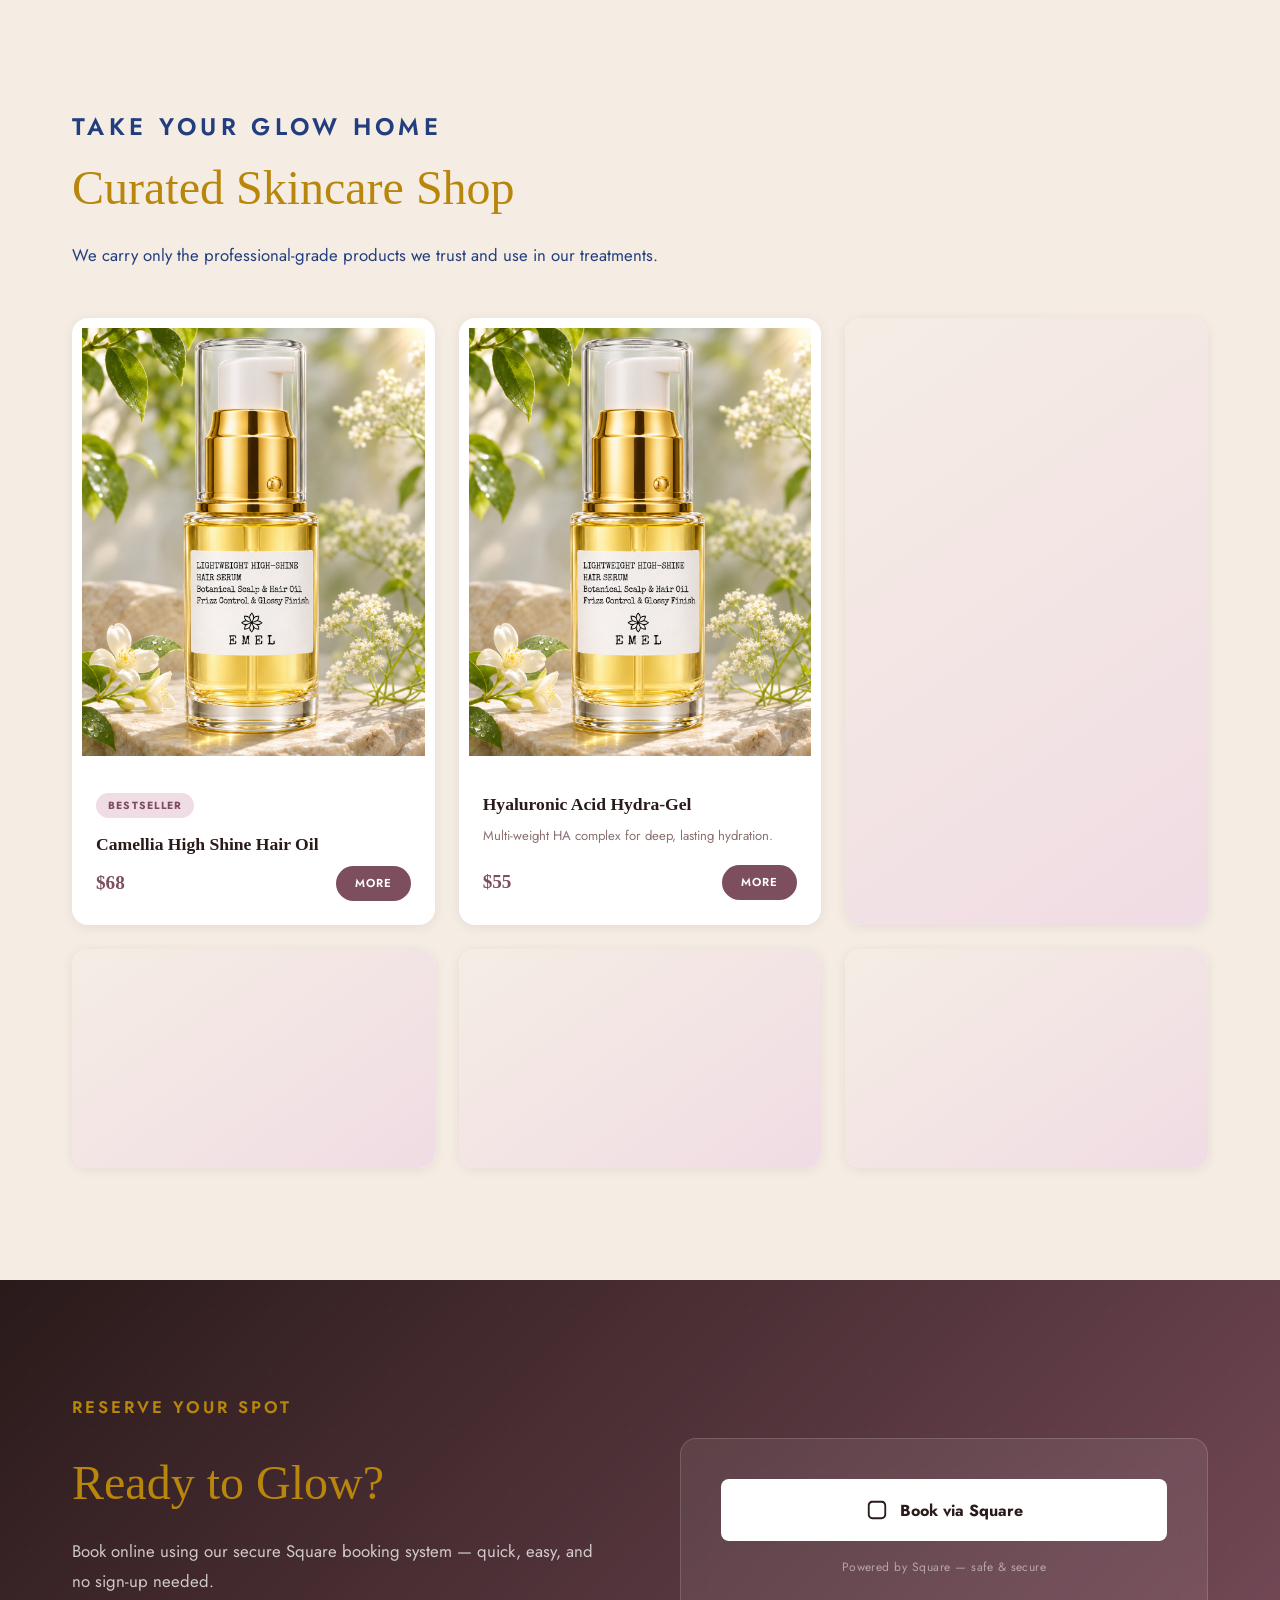
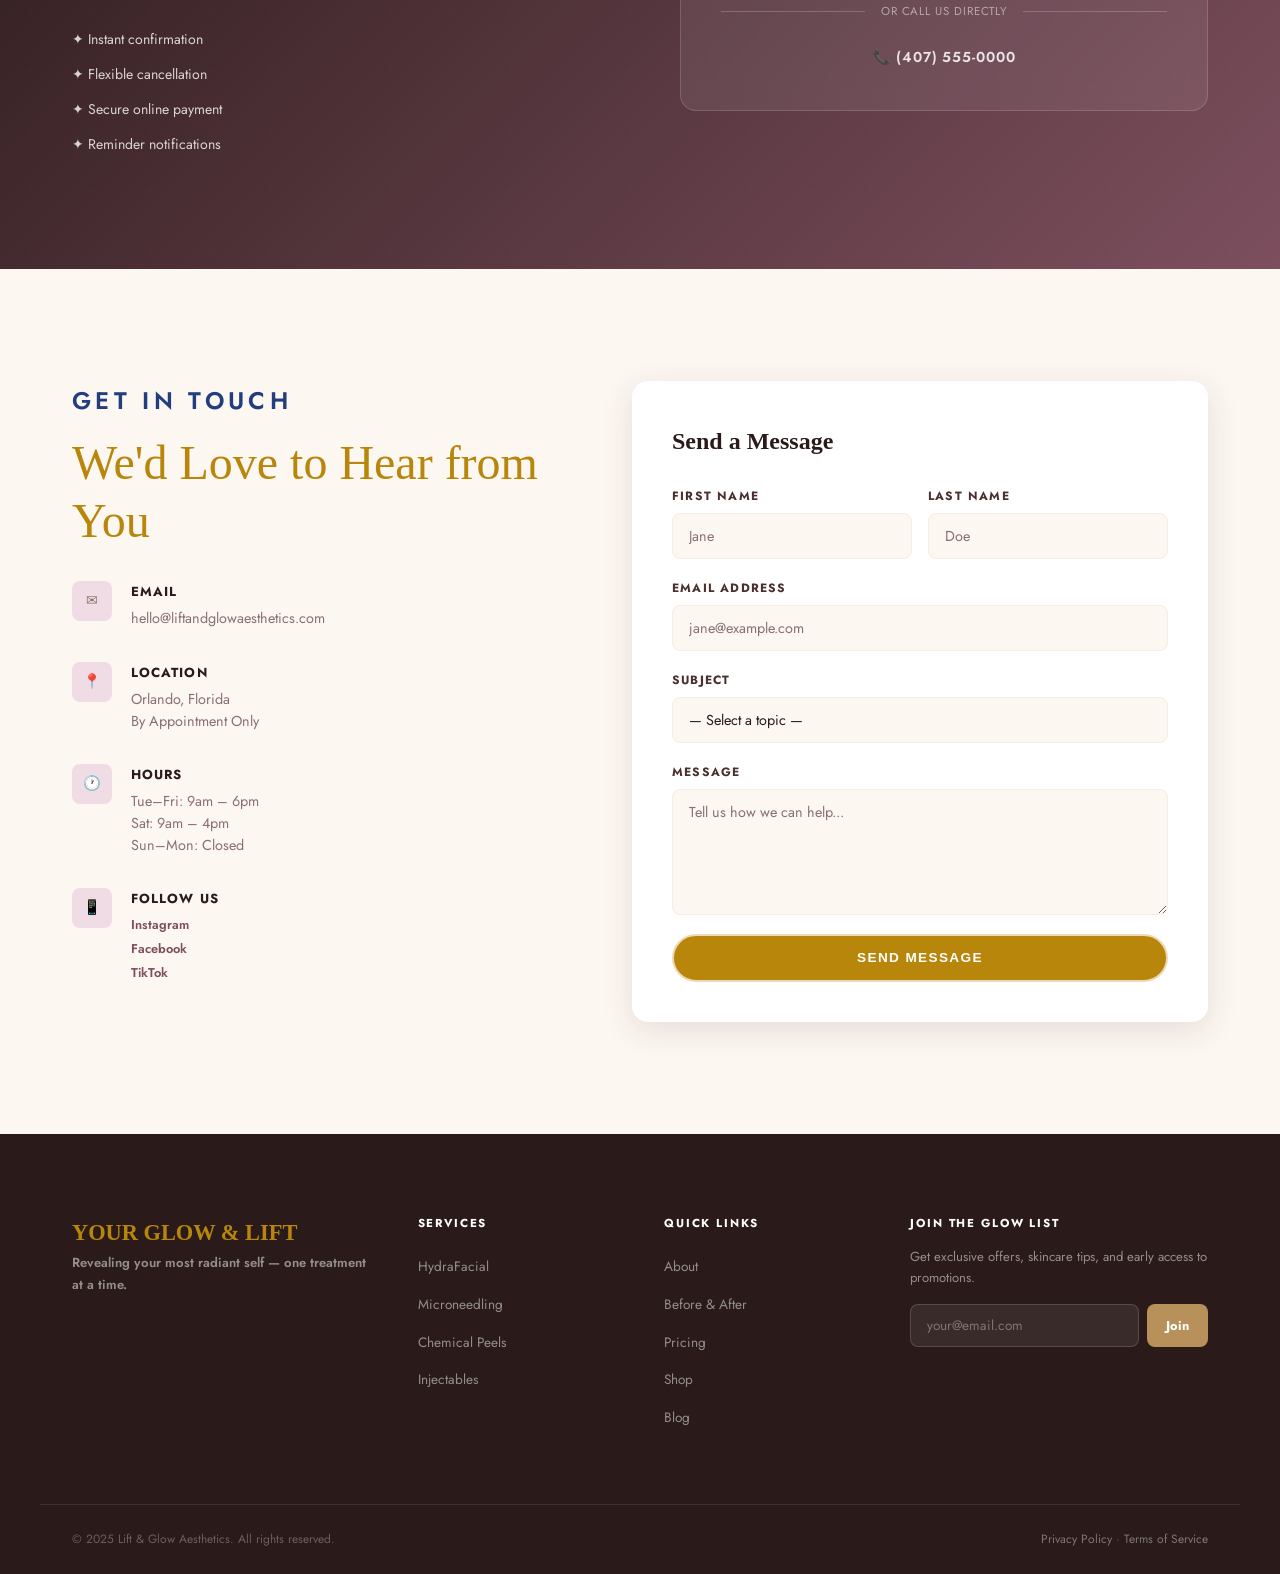
==== commit f4d8b73c: "Update index.html" ====
--- a/index.html
+++ b/index.html
@@ -313,7 +313,7 @@
             <h4>Camellia High Shine Hair Oil</h4>
             <div class="shop-footer">
               <strong>$68</strong>
-              <a href="products/serum.html" class="btn-shop">More</a>
+              <a href="products/Camellia High Shine Hair Oil.html" class="btn-shop">More</a>
             </div>
           </div>
         </div>
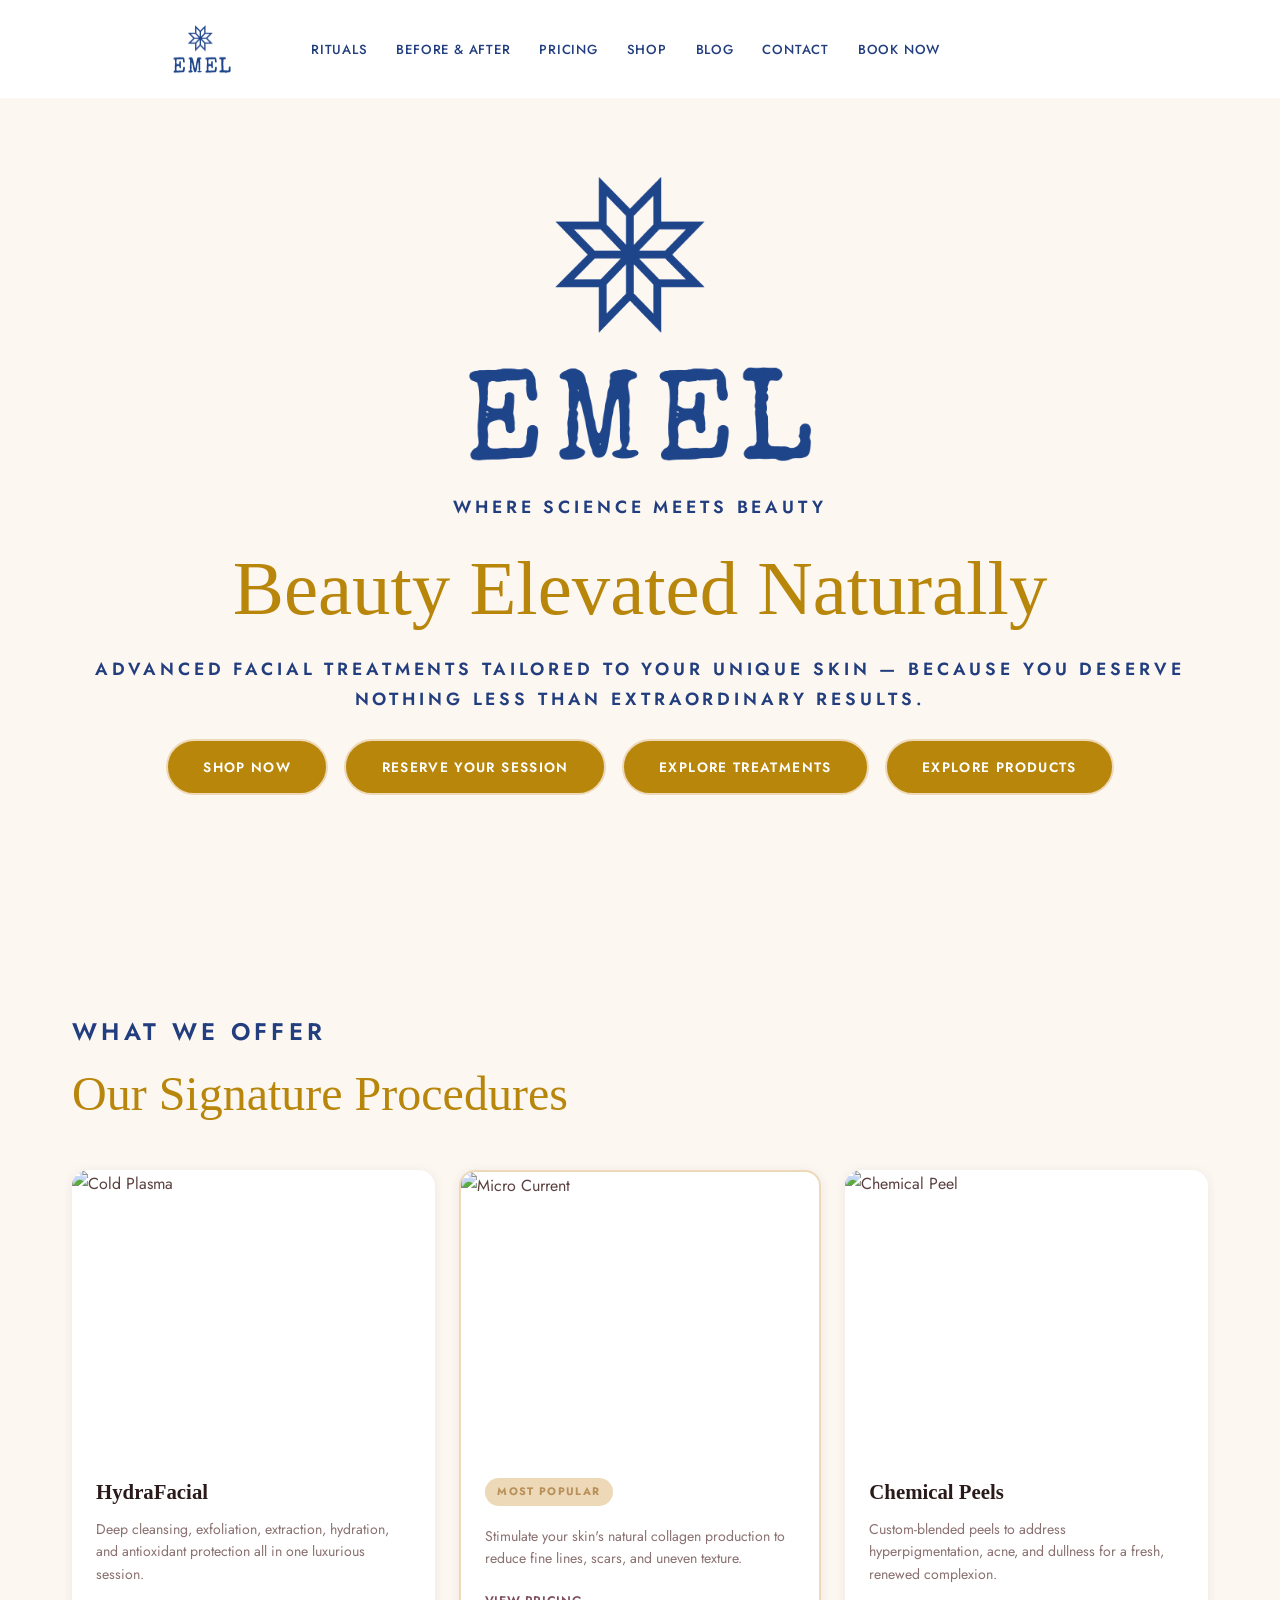
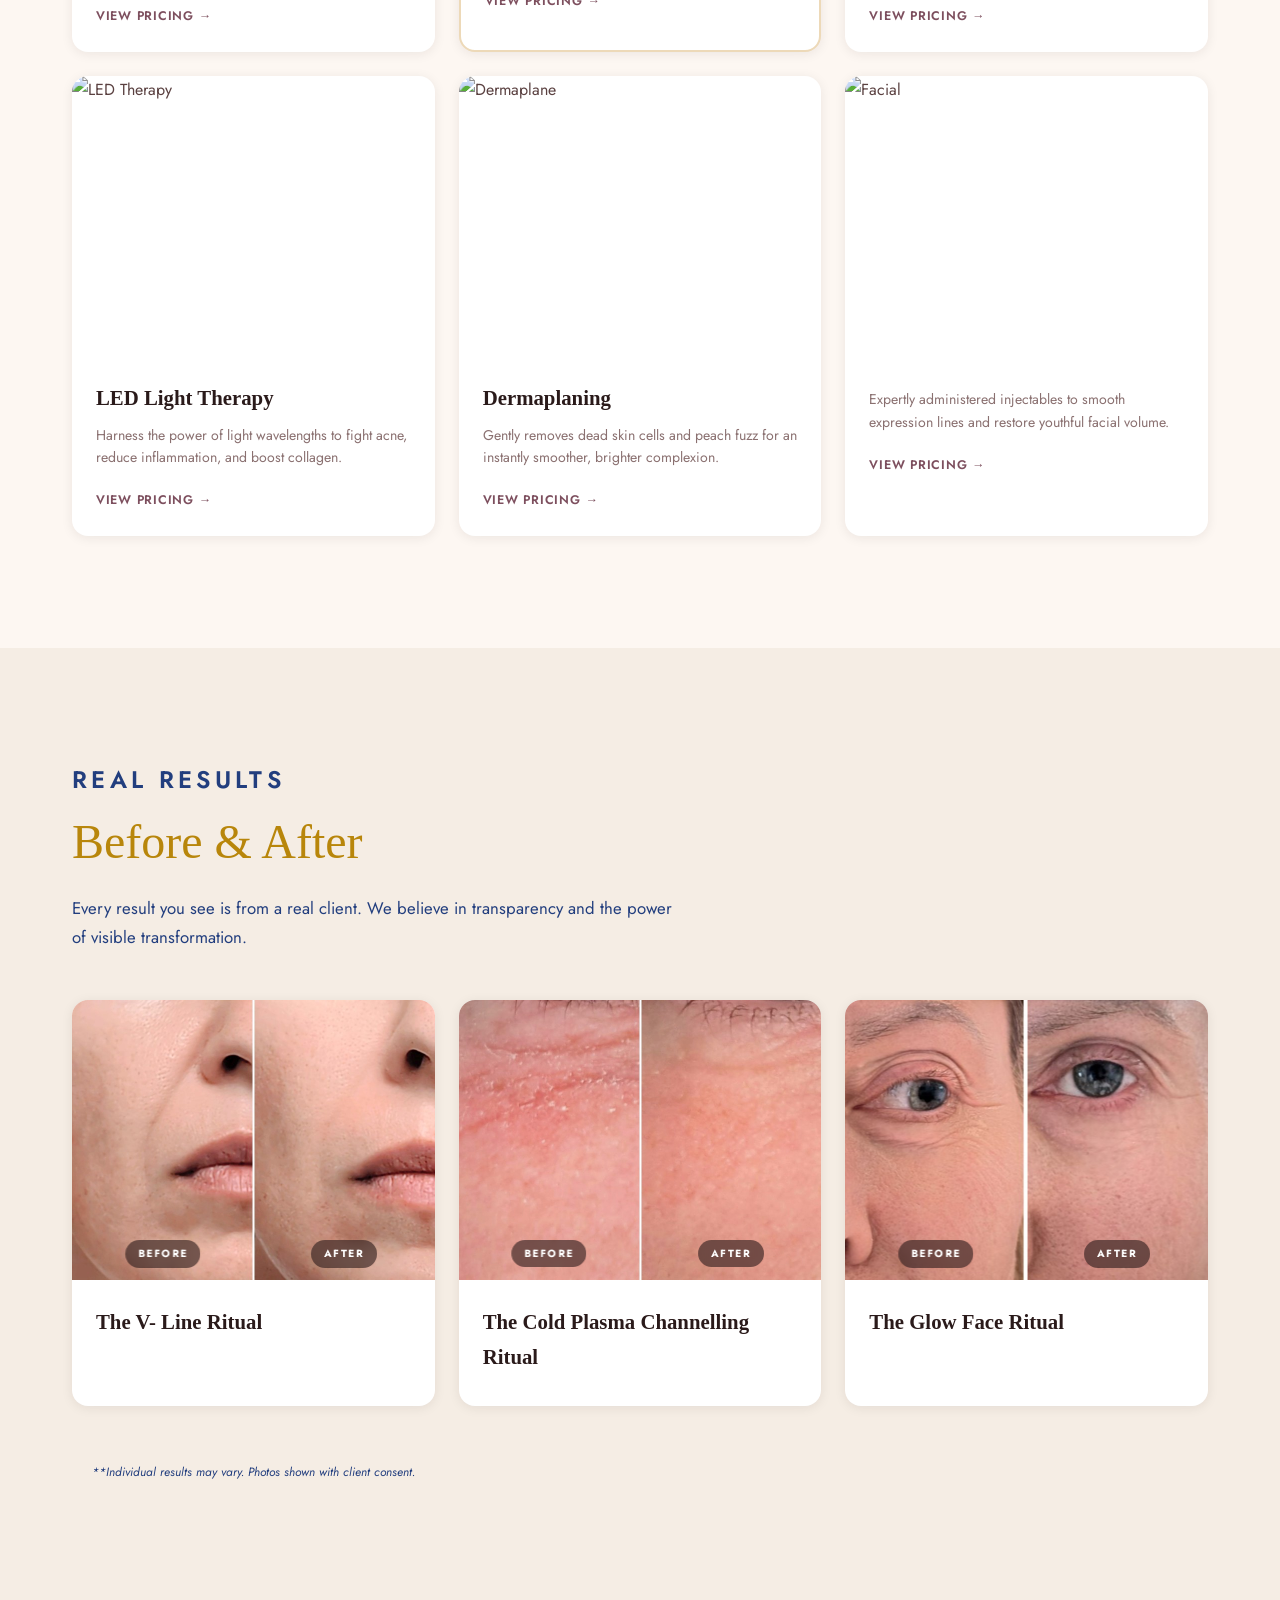
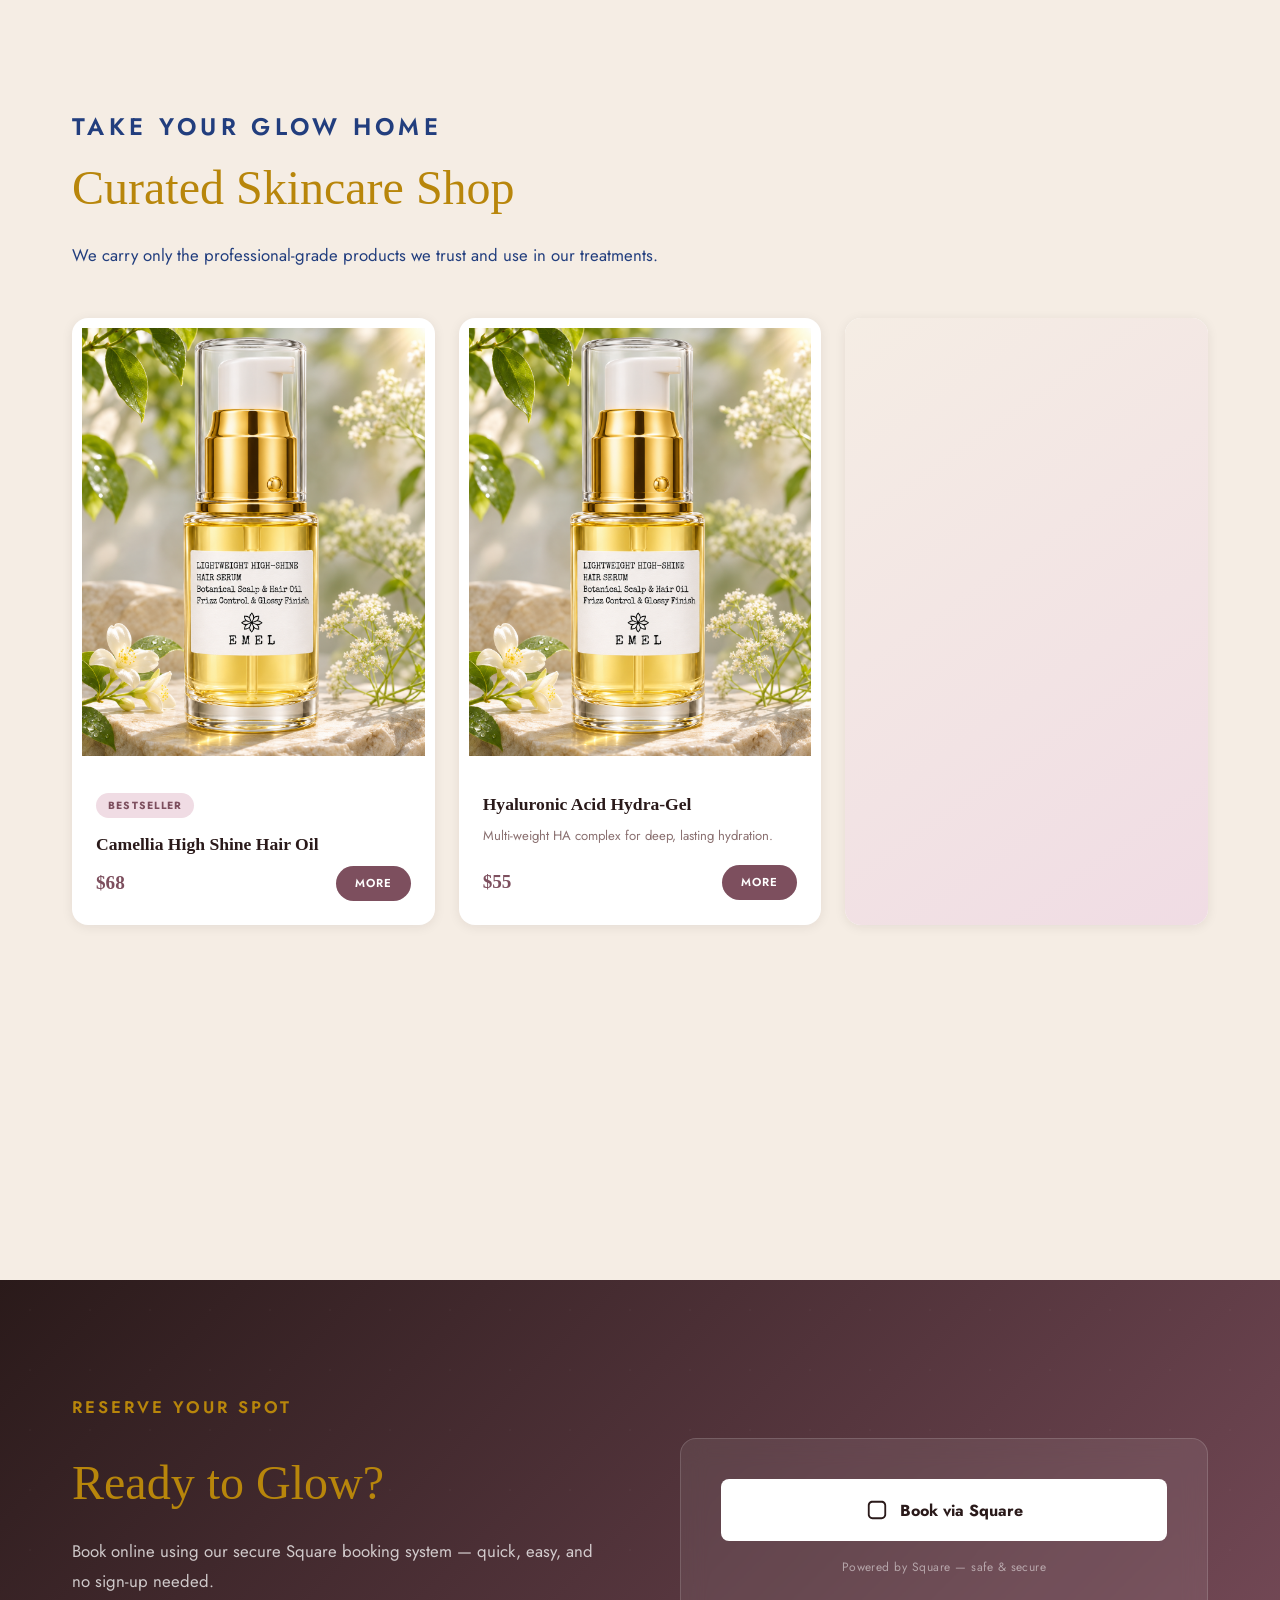
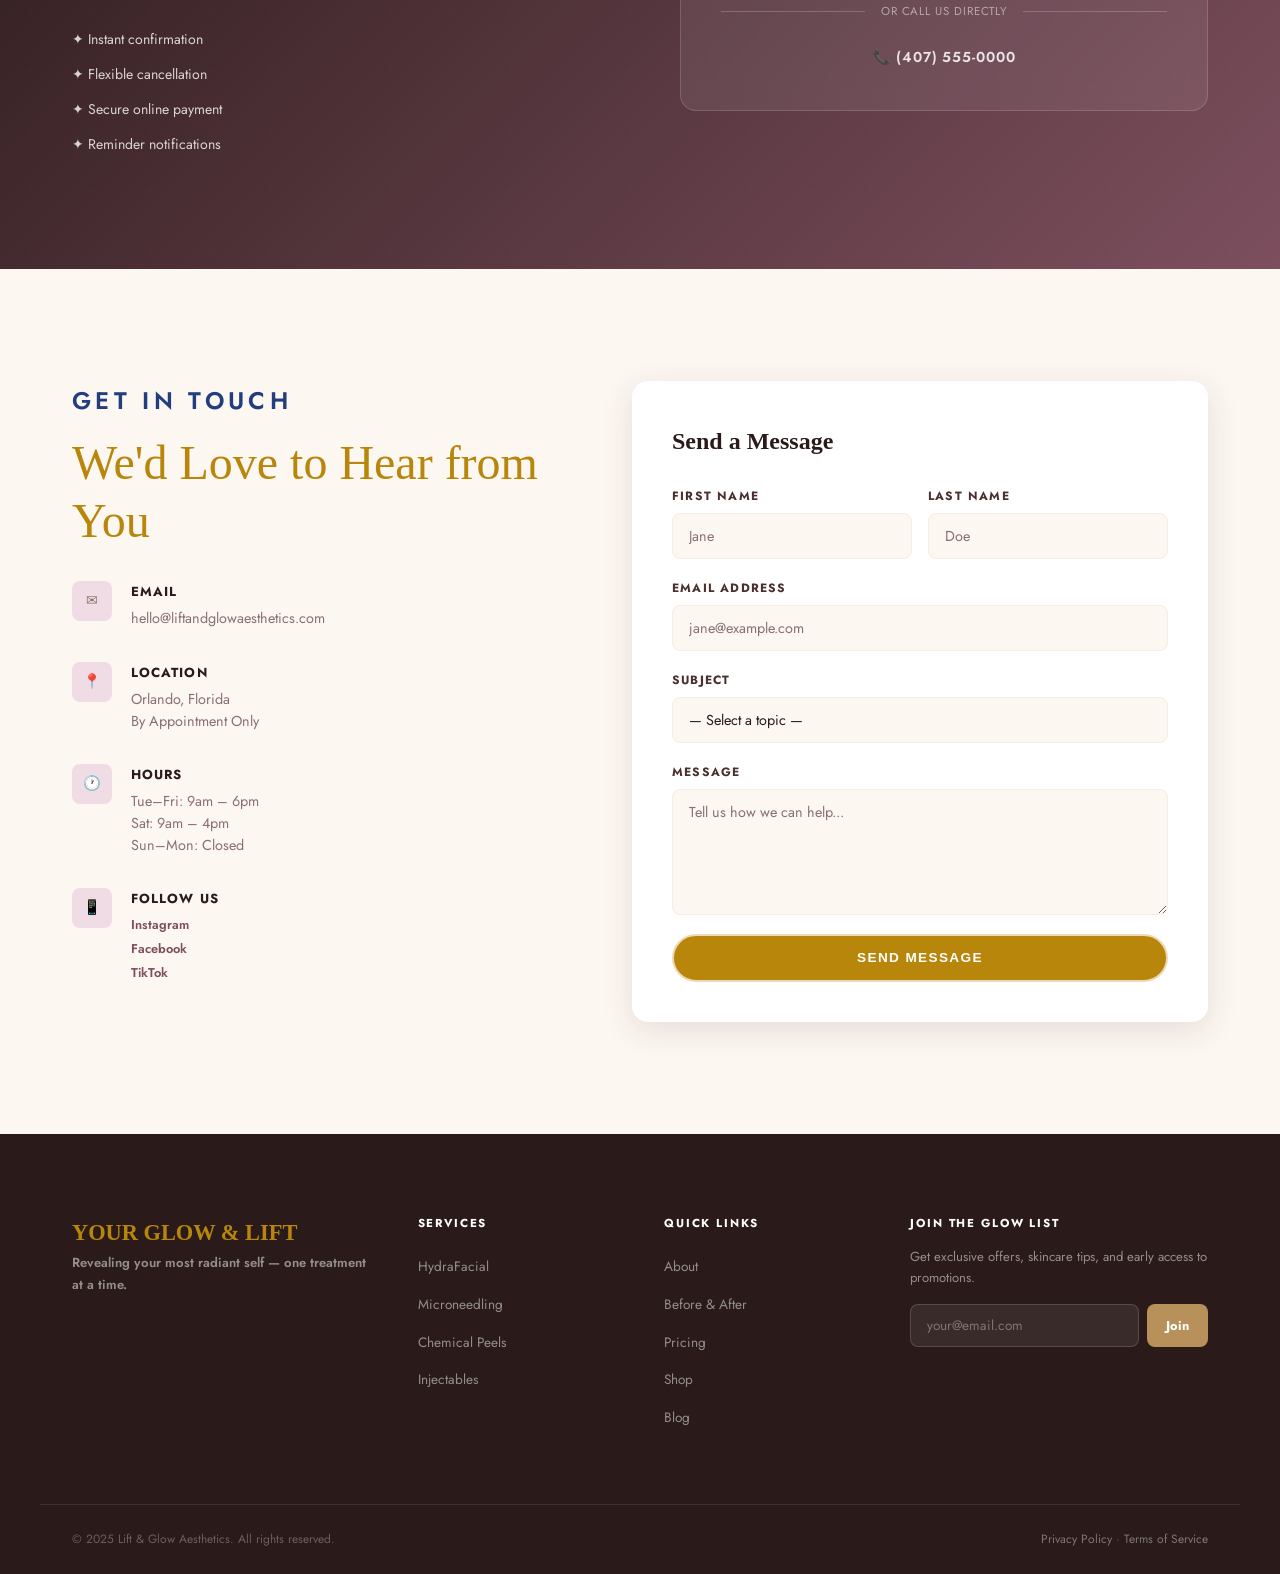
==== commit f62e78ab: "Update index.html" ====
--- a/index.html
+++ b/index.html
@@ -306,7 +306,7 @@
 
         <div class="shop-card">
           <div class="shop-img">
-            <img src="products/2.png" alt="Serum" />
+            <img src="products/Camellia High Shine Hair Oil.png" alt="Serum" />
           </div>
           <div class="shop-body">
             <span class="shop-tag">Bestseller</span>
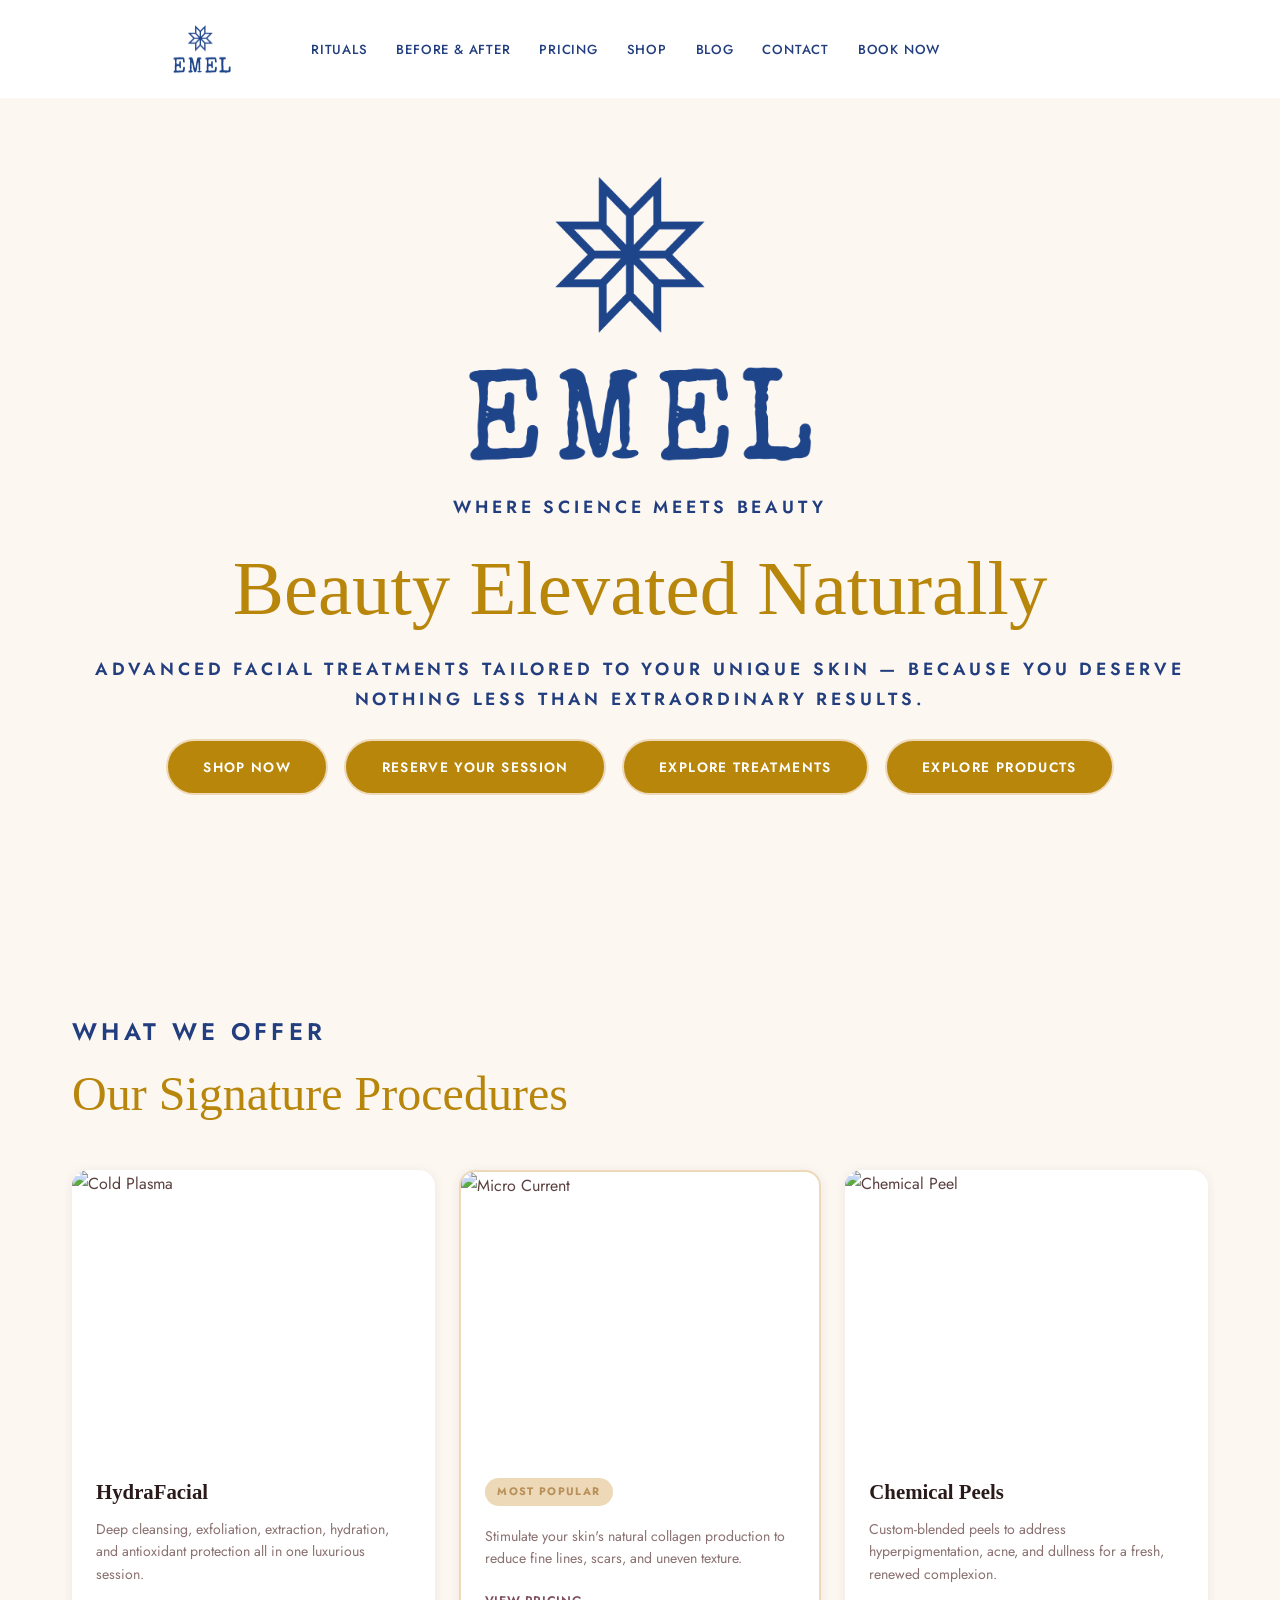
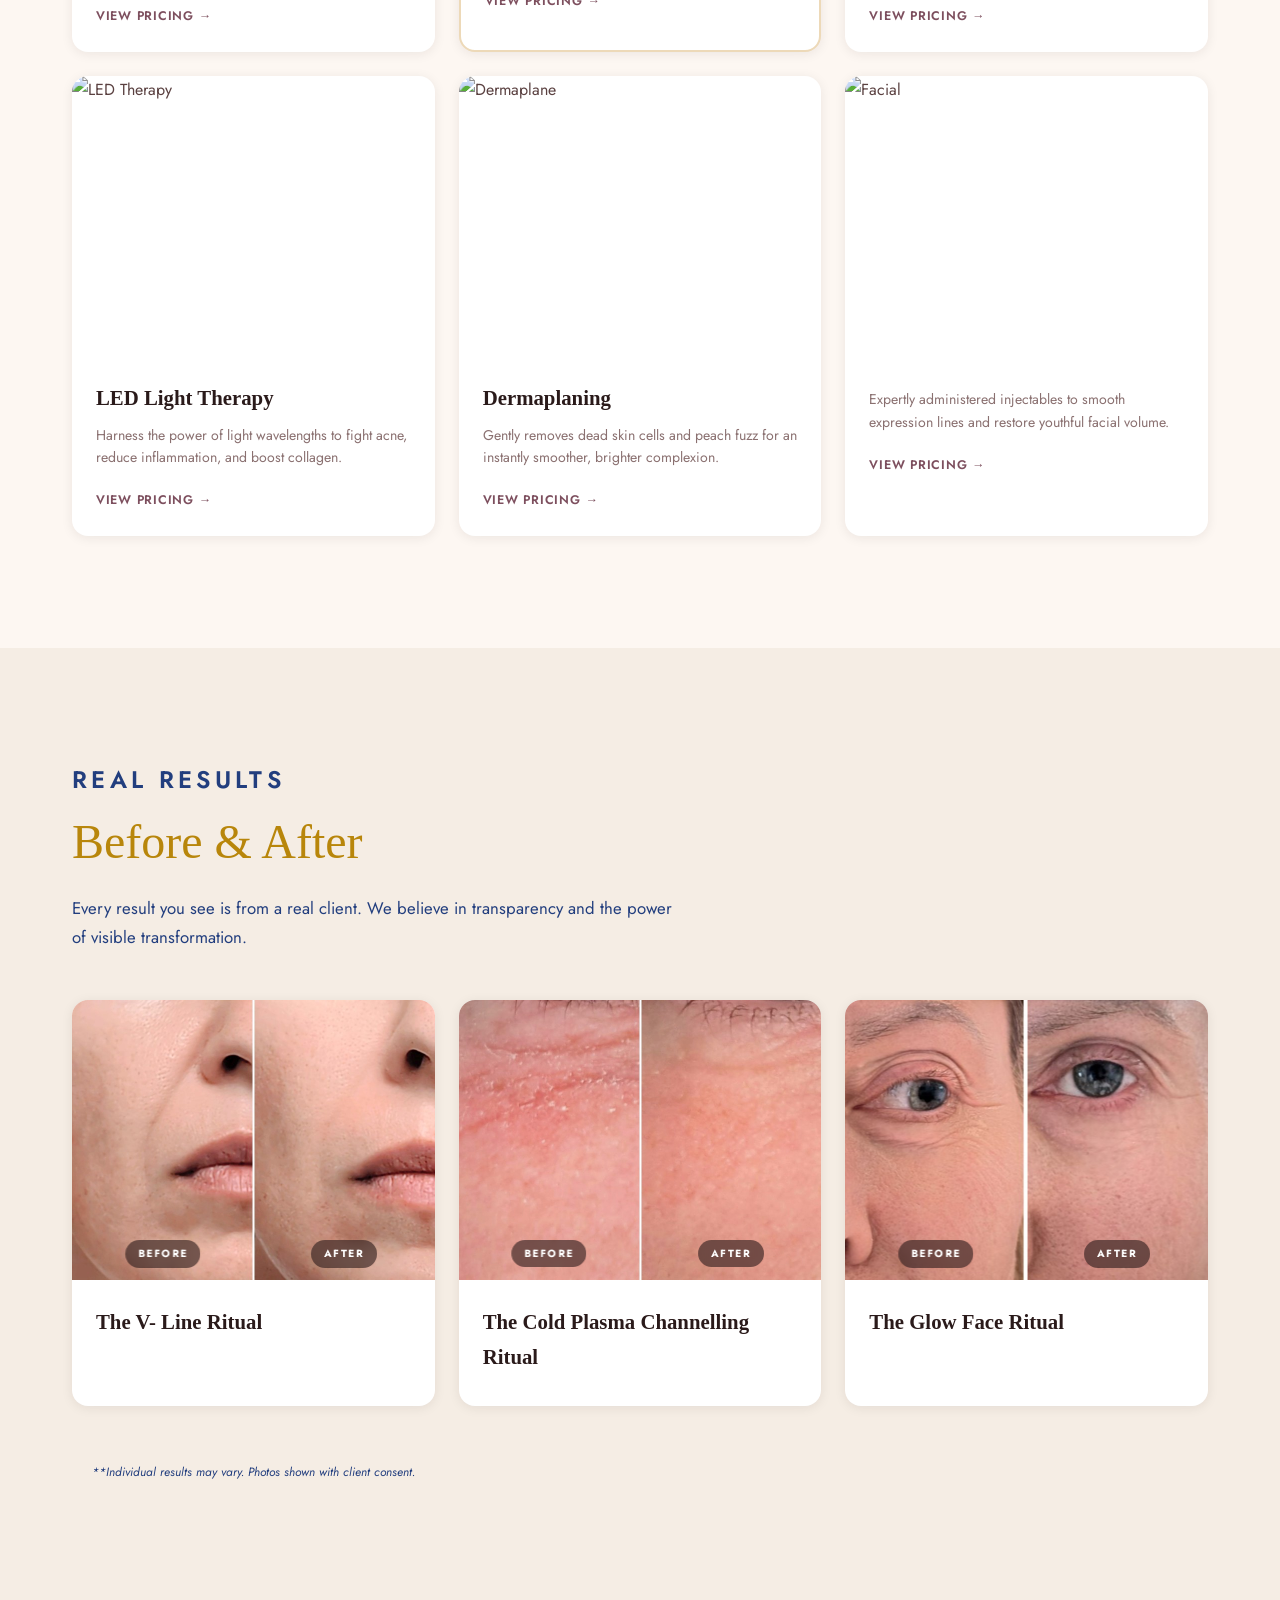
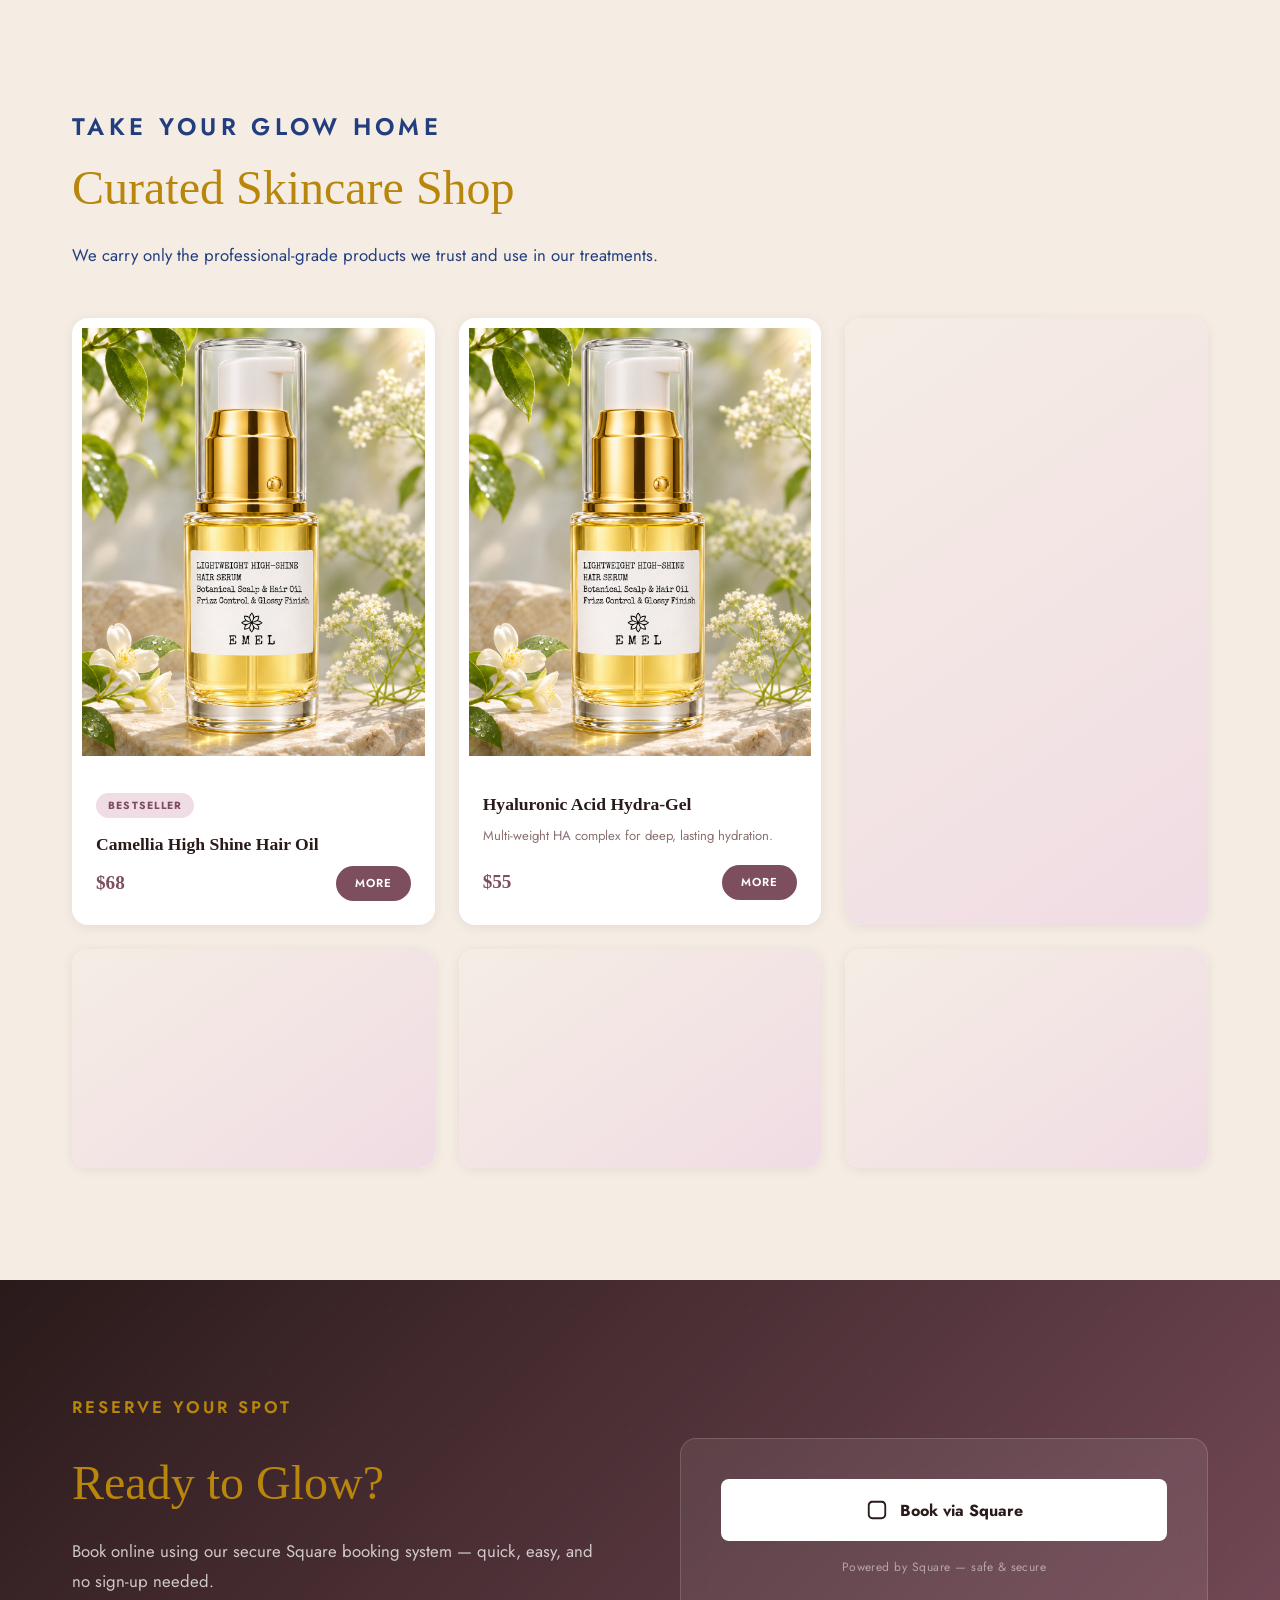
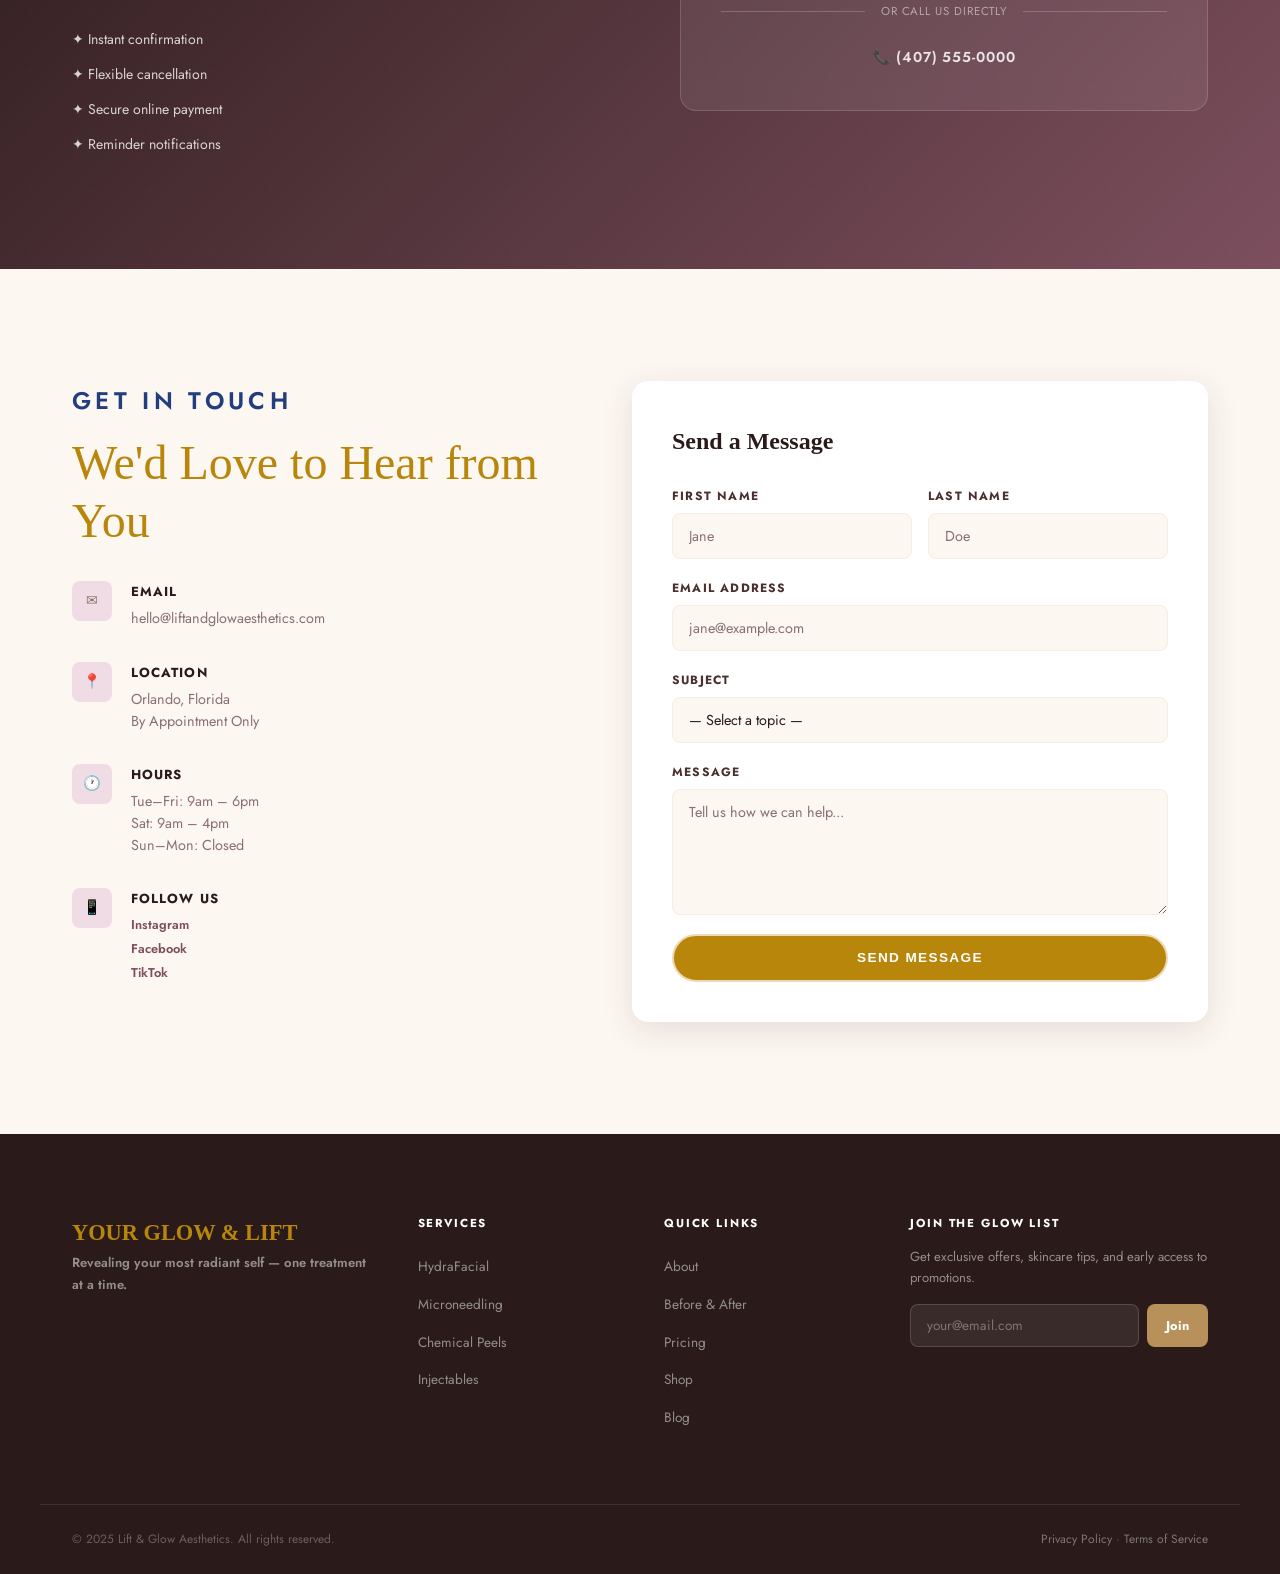
==== commit 43ba1a8a: "Update index.html" ====
--- a/index.html
+++ b/index.html
@@ -306,7 +306,7 @@
 
         <div class="shop-card">
           <div class="shop-img">
-            <img src="products/Camellia High Shine Hair Oil.png" alt="Serum" />
+            <img src="products/pictures/Camellia High Shine Hair Oil.png" alt="Serum" />
           </div>
           <div class="shop-body">
             <span class="shop-tag">Bestseller</span>
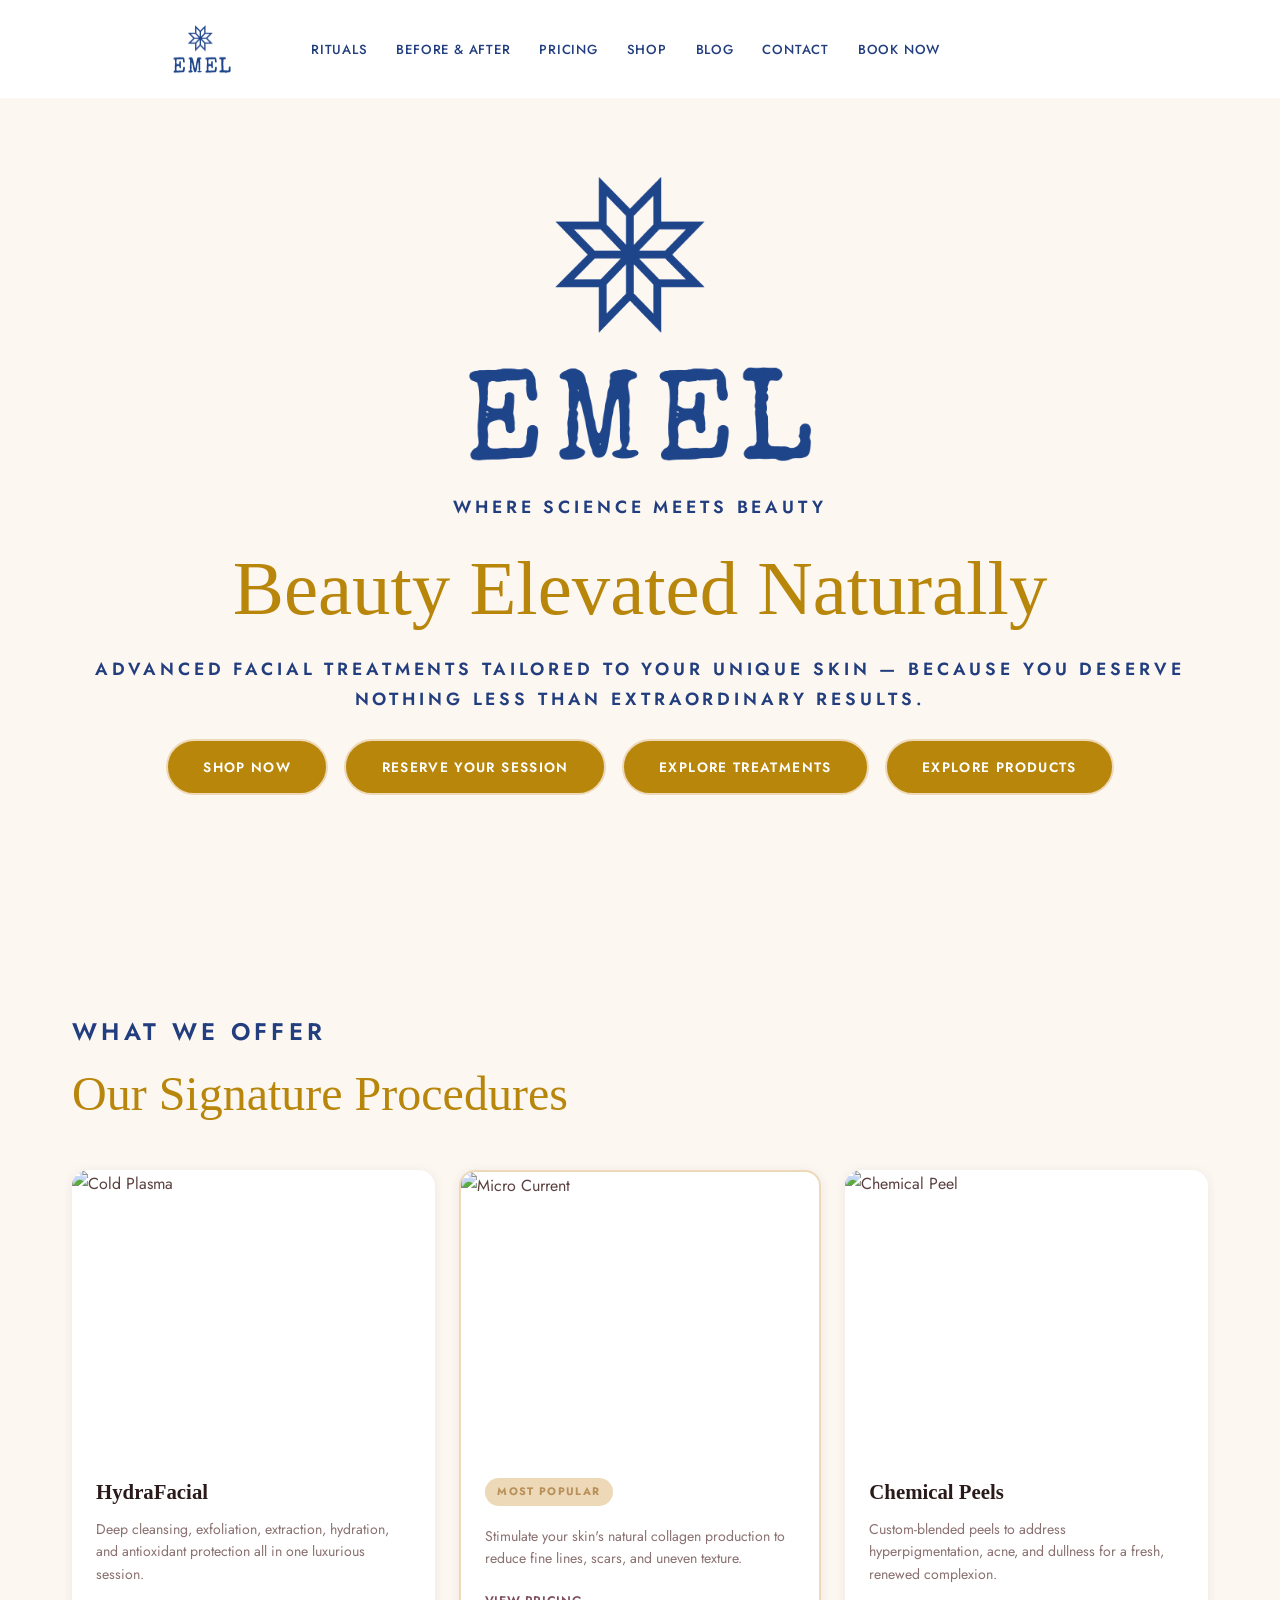
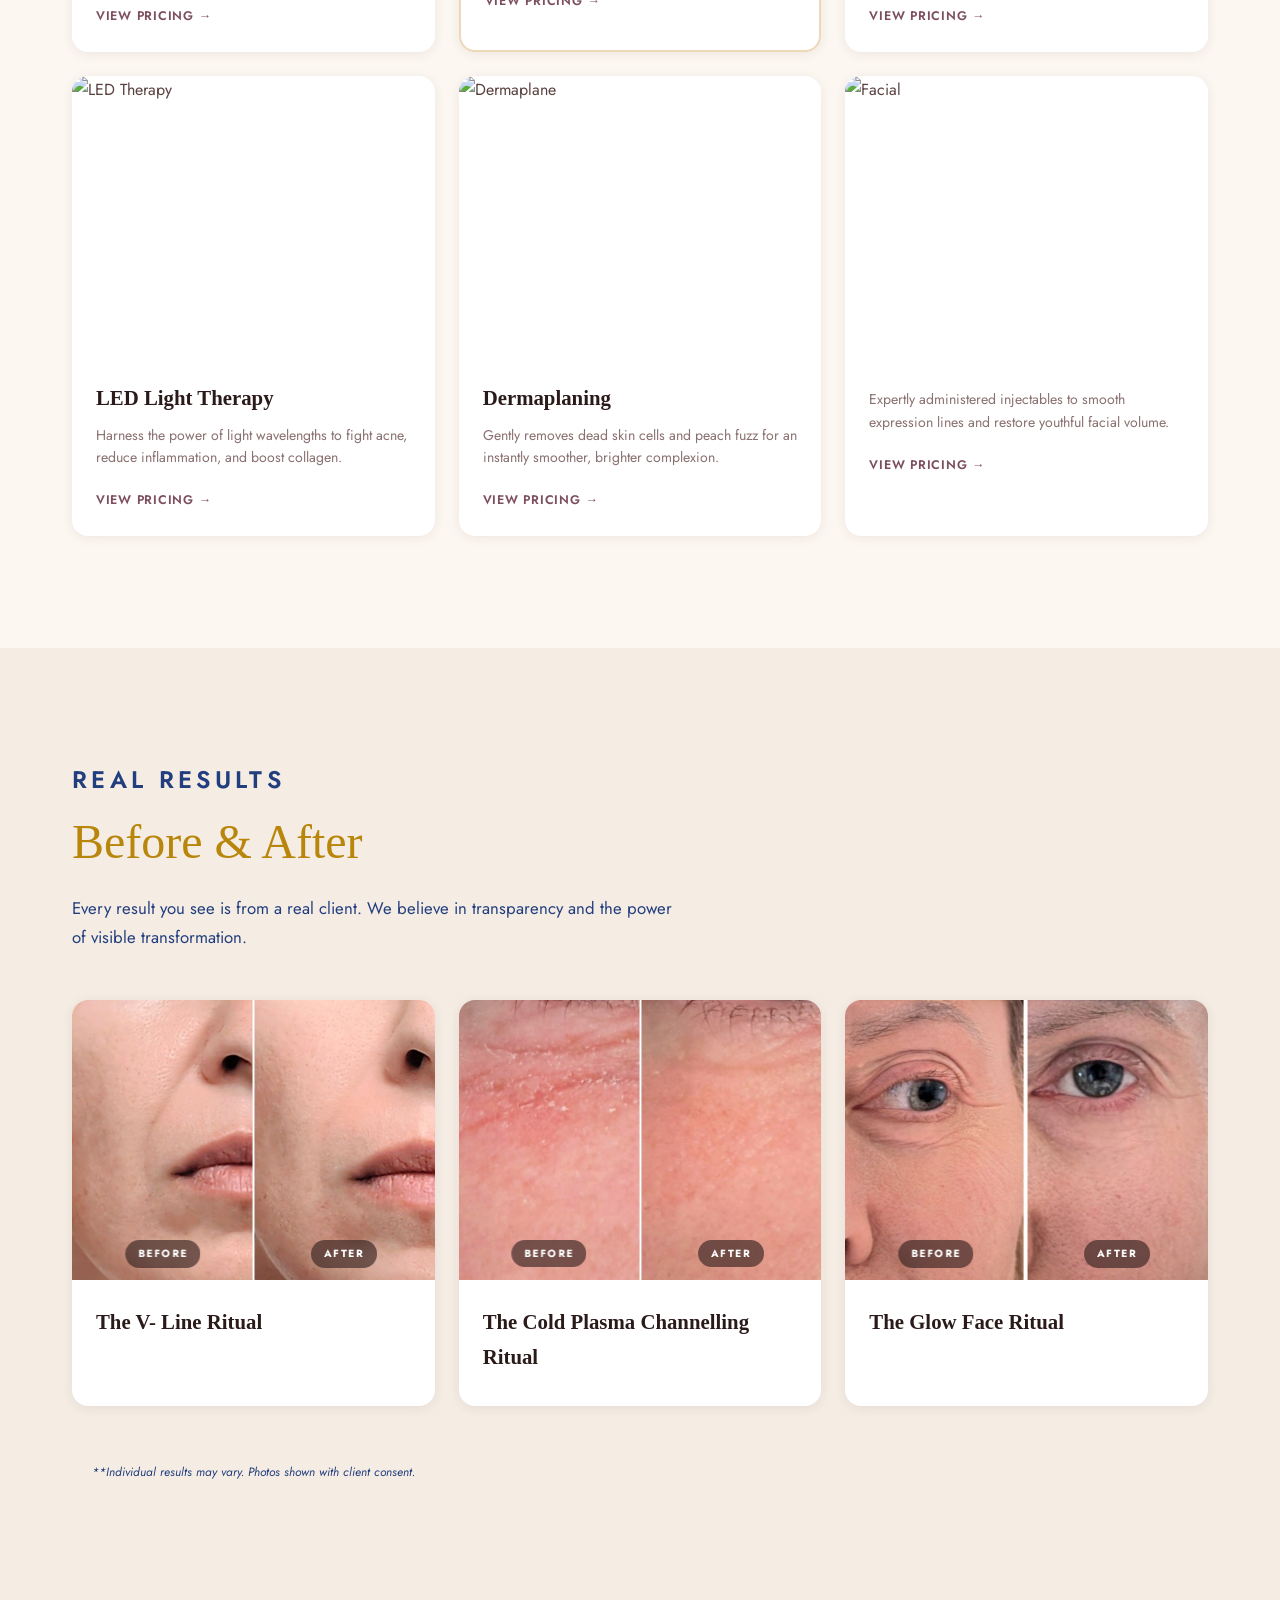
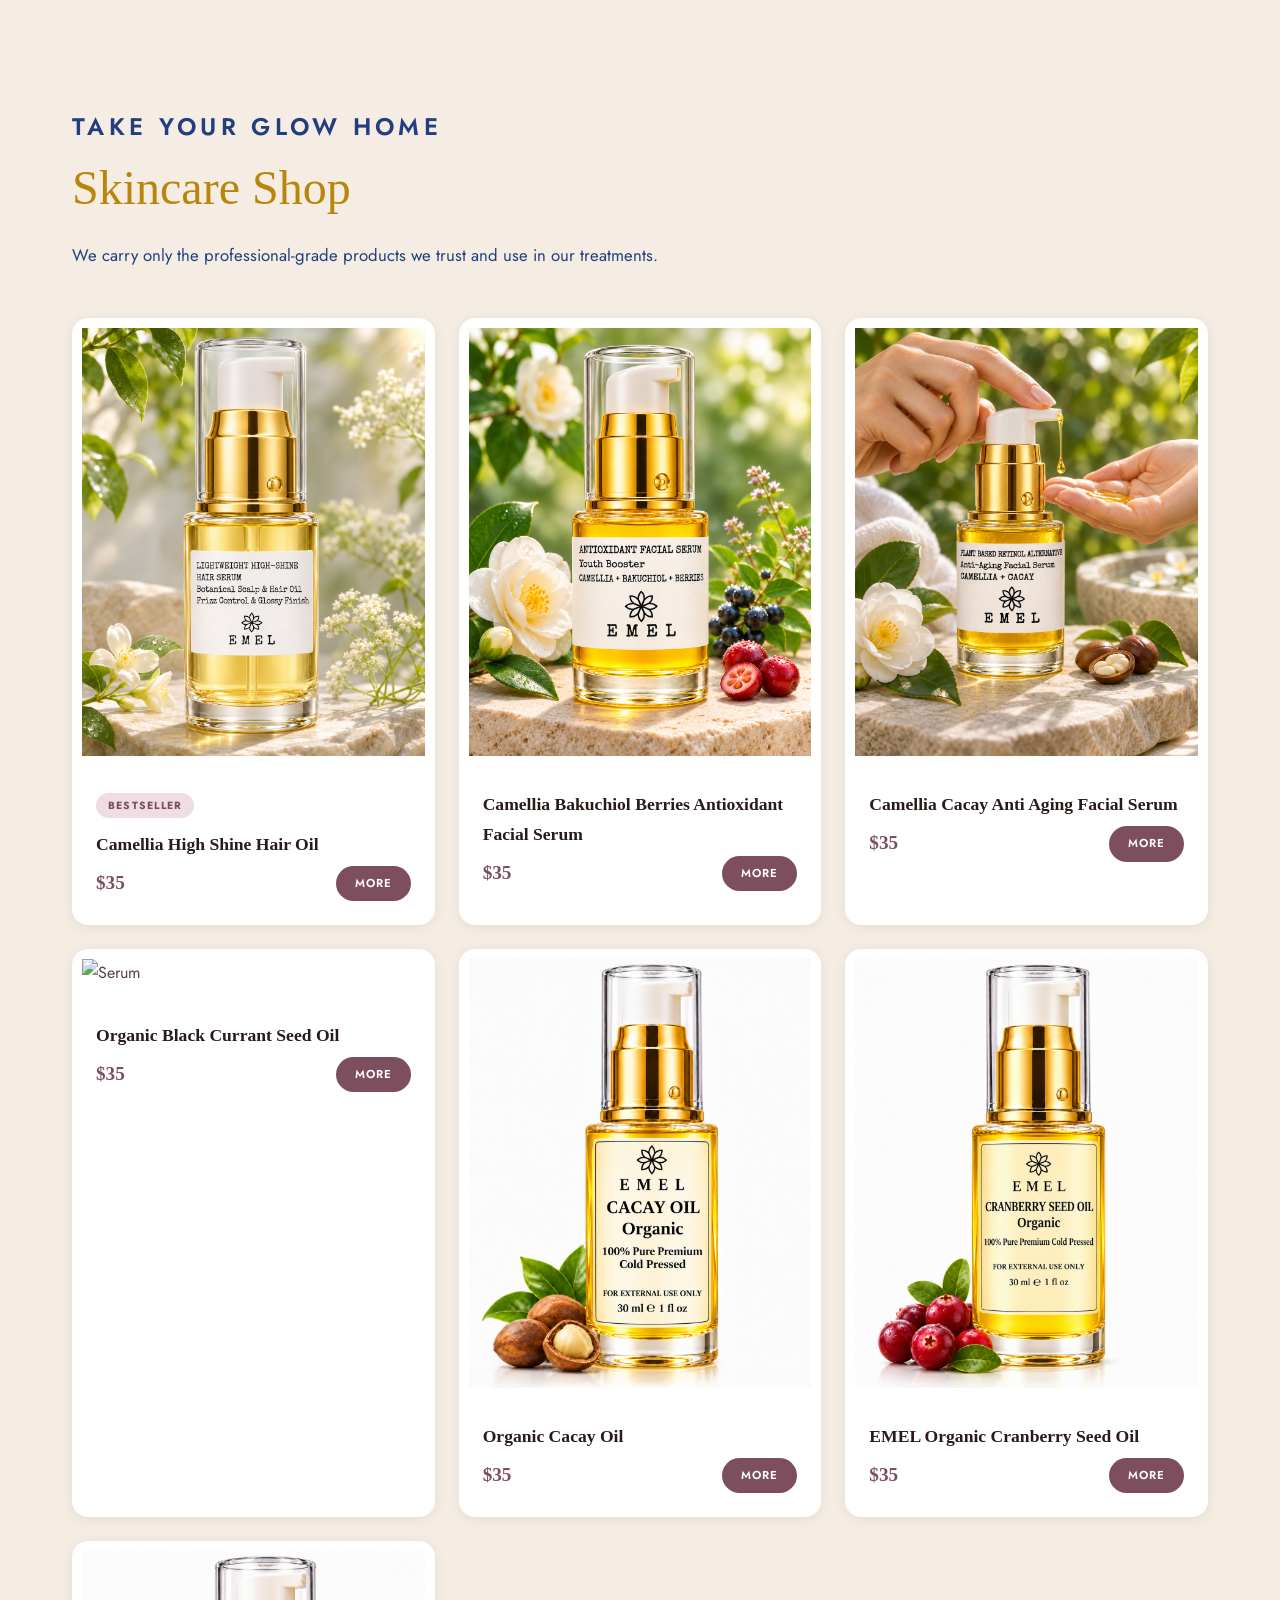
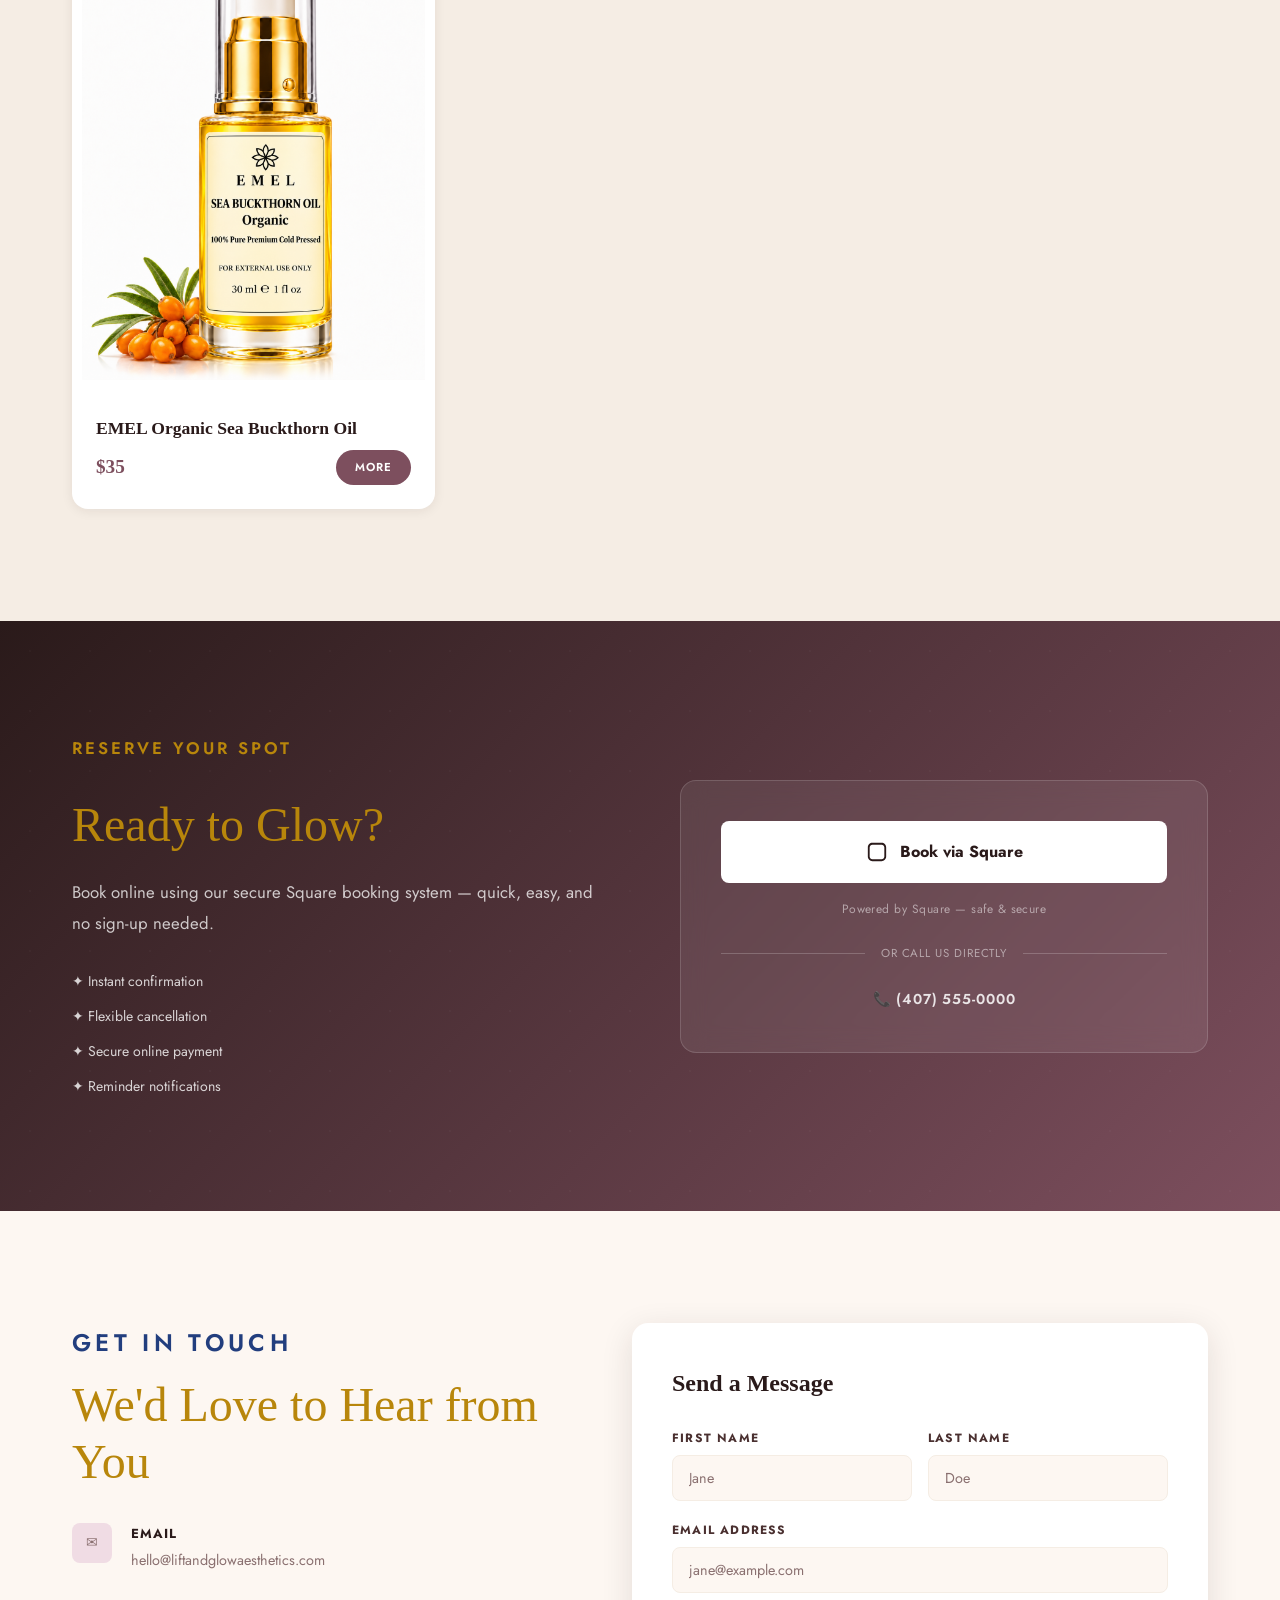
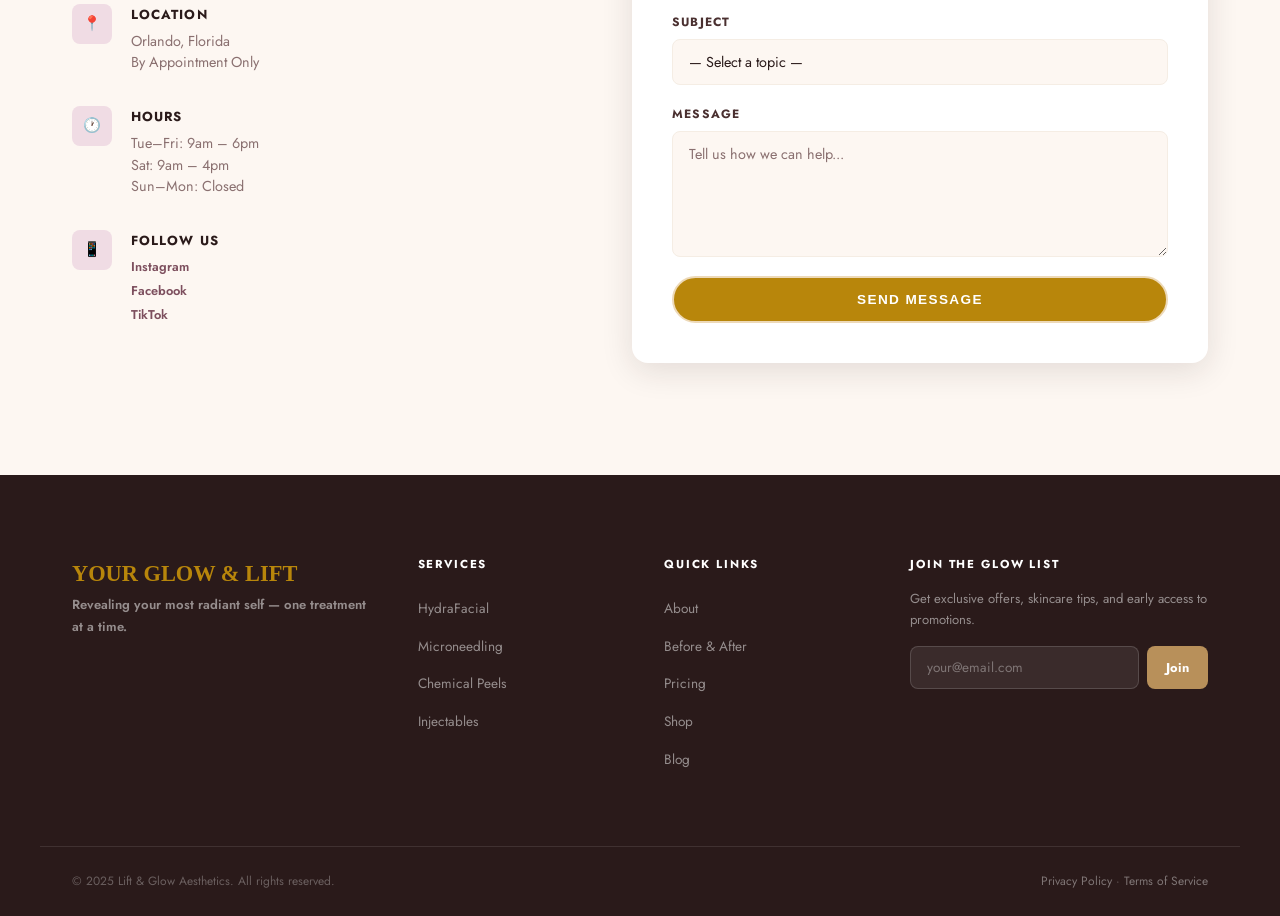
==== commit 60b18e46: "Add files via upload" ====
--- a/index.html
+++ b/index.html
@@ -297,12 +297,16 @@
   <section id="shop" class="section-shop">
     <div class="container">
       <p class="section-label">Take Your Glow Home</p>
-      <h2 class="section-title">Curated Skincare Shop</h2>
+      <h2 class="section-title">Skincare Shop</h2>
       <p class="section-intro">We carry only the professional-grade products we trust and use in our treatments.</p>
 
  
 
     <div class="shop-grid">
+
+
+<!--FIRST product Card -->
+
 
         <div class="shop-card">
           <div class="shop-img">
@@ -312,81 +316,105 @@
             <span class="shop-tag">Bestseller</span>
             <h4>Camellia High Shine Hair Oil</h4>
             <div class="shop-footer">
-              <strong>$68</strong>
+              <strong>$35</strong>
               <a href="products/Camellia High Shine Hair Oil.html" class="btn-shop">More</a>
             </div>
           </div>
         </div>
+
+<!--New product Card -->
+
 
         <div class="shop-card">
           <div class="shop-img">
-            <img src="products/2.png" alt="Serum" />
-    <!-- <img src="products/antiage/12.png" alt="Vitamin C Serum" /> -->
-          </div>
+            <img src="products/pictures/Camellia_Bakuchiol_Berries_Antioxidant_Facial_Oil_Serum.png" alt="Serum" />
+              </div>
           <div class="shop-body">
-            <h4>Hyaluronic Acid Hydra-Gel</h4>
-            <p>Multi-weight HA complex for deep, lasting hydration.</p>
+            <h4>Camellia Bakuchiol Berries Antioxidant Facial Serum</h4>
             <div class="shop-footer">
-              <strong>$55</strong>
-              <a href="products/antiage/age.html" class="btn-shop">More</a>
-            </div>
-          </div>
-        </div>
-
-        <div class="shop-card">
+              <strong>$35</strong>
+              <a href="products/EMEL_Camellia_Bakuchiol_Berries_Antioxidant_Facial_Oil_Serum.html" class="btn-shop">More</a>
+            </div>
+          </div>
+        </div>
+
+
+<!--New product Card -->
+
+              <div class="shop-card">
           <div class="shop-img">
-            <div class="shop-img-placeholder"></div>
-          </div>
+            <img src="products/pictures/EMEL_Camellia_Cacay_Anti_Aging_Facial_Oil.png" alt="Serum" />
+              </div>
           <div class="shop-body">
-            <span class="shop-tag">New</span>
-            <h4>Peptide Repair Night Cream</h4>
-            <p>A rich overnight treatment to firm, lift, and repair while you sleep.</p>
+            <h4>Camellia Cacay Anti Aging Facial Serum</h4>
             <div class="shop-footer">
-              <strong>$79</strong>
-              <a href="#contact" class="btn-shop">Inquire</a>
-            </div>
-          </div>
-        </div>
-
-        <div class="shop-card">
+              <strong>$35</strong>
+              <a href="products/EMEL_Camellia_Cacay_Anti_Aging_Facial_Oil.html" class="btn-shop">More</a>
+            </div>
+          </div>
+        </div>
+      
+
+<!--New product Card -->
+
+
+          <div class="shop-card">
           <div class="shop-img">
-            <div class="shop-img-placeholder"></div>
-          </div>
+            <img src="products/pictures/Organic_Black_Currant_Seed_Oil.png" alt="Serum" />
+              </div>
           <div class="shop-body">
-            <h4>SPF 50 Tinted Mineral Shield</h4>
-            <p>Lightweight, non-greasy broad-spectrum sun protection with a subtle tint.</p>
+            <h4>Organic Black Currant Seed Oil</h4>
             <div class="shop-footer">
-              <strong>$48</strong>
-              <a href="#contact" class="btn-shop">Inquire</a>
-            </div>
-          </div>
-        </div>
-
-        <div class="shop-card">
+              <strong>$35</strong>
+              <a href="products/EMEL_Organic_Black_Currant_Seed_Oil.html" class="btn-shop">More</a>
+            </div>
+          </div>
+        </div>
+
+
+<!--New product Card -->
+
+ <div class="shop-card">
           <div class="shop-img">
-            <div class="shop-img-placeholder"></div>
-          </div>
+            <img src="products/pictures/Organic_Cacay_Oil.png" alt="Serum" />
+              </div>
           <div class="shop-body">
-            <h4>Retinol Renewal Complex</h4>
-            <p>Encapsulated retinol for smoother texture and minimized fine lines.</p>
+            <h4>Organic Cacay Oil</h4>
             <div class="shop-footer">
-              <strong>$72</strong>
-              <a href="#contact" class="btn-shop">Inquire</a>
-            </div>
-          </div>
-        </div>
-
-        <div class="shop-card">
+              <strong>$35</strong>
+              <a href="products/EMEL_Organic_Cacay_Oil.html" class="btn-shop">More</a>
+            </div>
+          </div>
+        </div>
+      
+
+<!--New product Card -->
+
+ <div class="shop-card">
           <div class="shop-img">
-            <div class="shop-img-placeholder"></div>
-          </div>
+            <img src="products/pictures/Organic_Cranberry_Seed_Oil.png" alt="Serum" />
+              </div>
           <div class="shop-body">
-            <span class="shop-tag">Staff Pick</span>
-            <h4>Rose Gold Eye Contour Cream</h4>
-            <p>Caffeine and collagen-boosting peptides to brighten and de-puff.</p>
+            <h4>EMEL Organic Cranberry Seed Oil</h4>
             <div class="shop-footer">
-              <strong>$62</strong>
-              <a href="#contact" class="btn-shop">Inquire</a>
+              <strong>$35</strong>
+              <a href="products/EMEL_Organic_Cranberry_Seed_Oil.html" class="btn-shop">More</a>
+            </div>
+          </div>
+        </div>
+
+
+<!--New product Card -->
+
+ <div class="shop-card">
+          <div class="shop-img">
+            <img src="products/pictures/Organic_Sea_Buckthorn_Oil.png" alt="Serum" />
+              </div>
+          <div class="shop-body">
+            <h4>EMEL Organic Sea Buckthorn Oil</h4>
+            <div class="shop-footer">
+              <strong>$35</strong>
+              <a href="products/EMEL_Organic_Sea_Buckthorn_Oil.html" class="btn-shop">More</a>
             </div>
           </div>
         </div>
